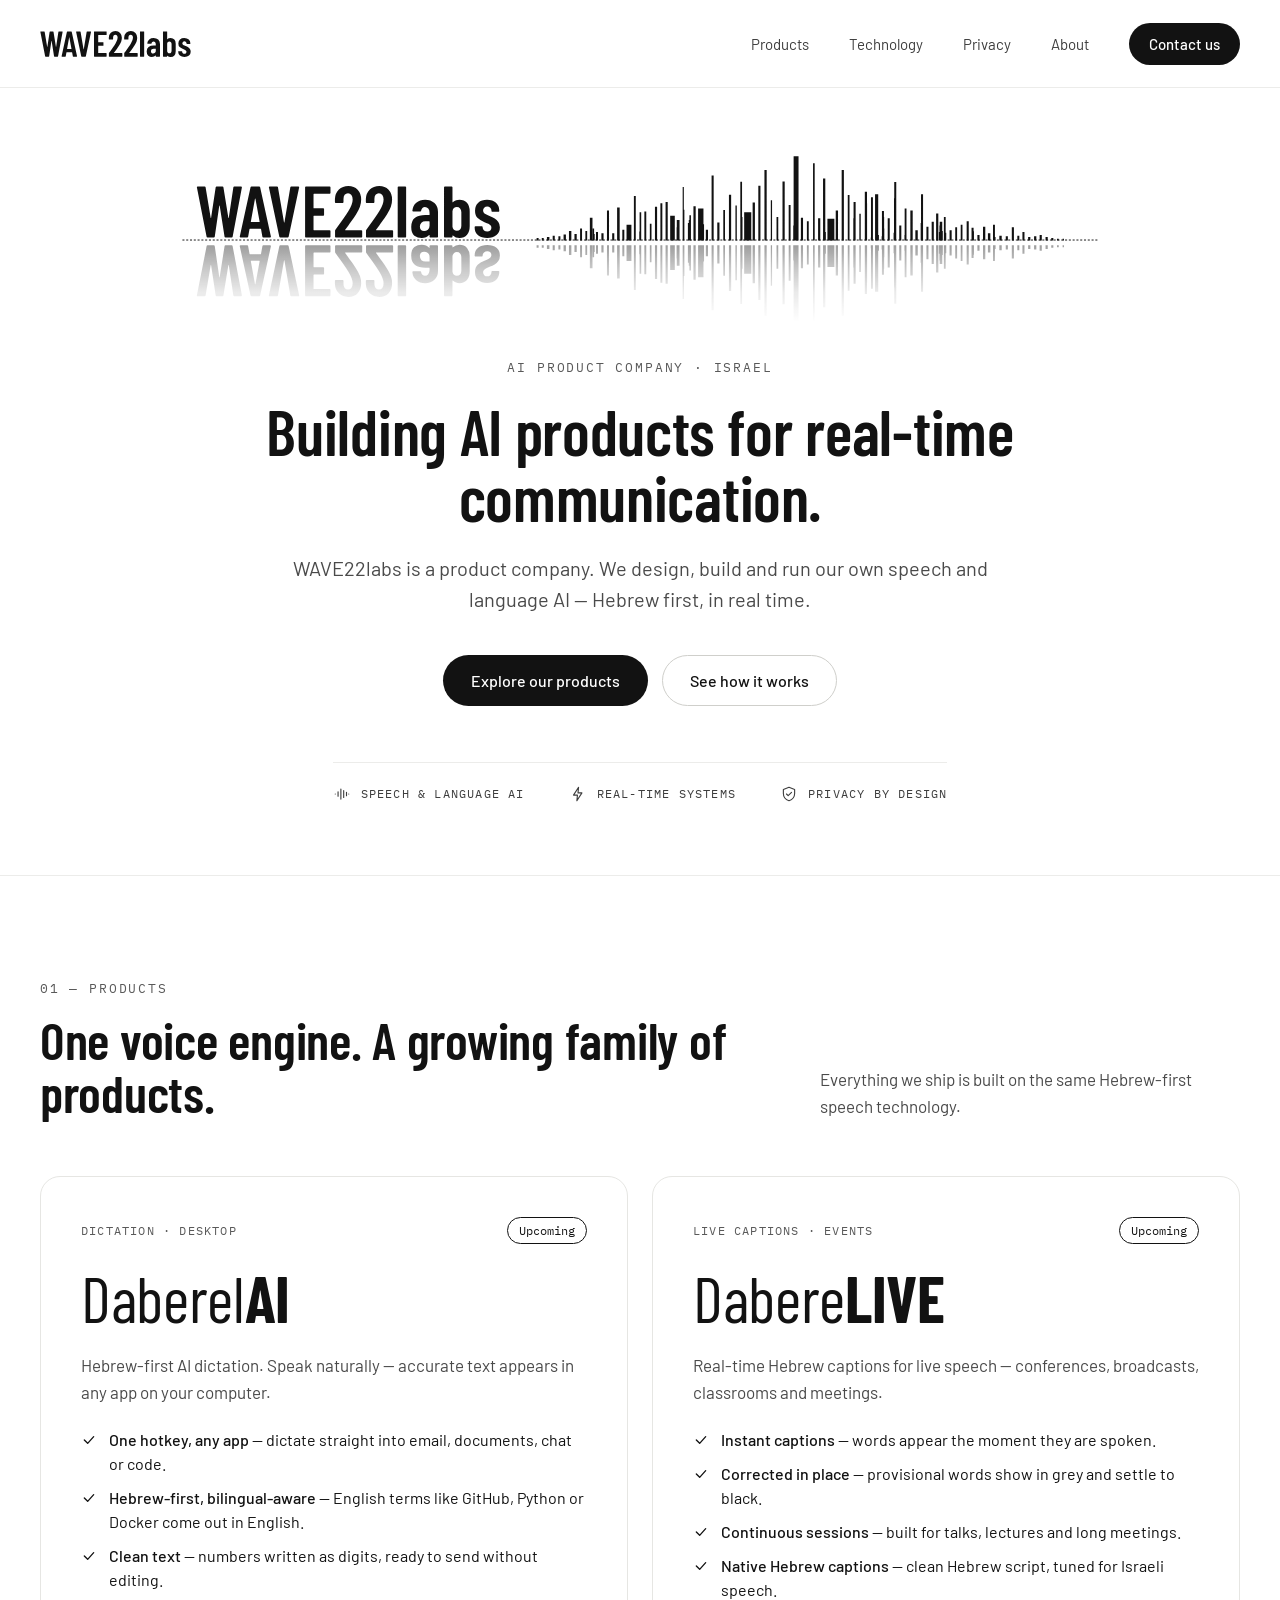
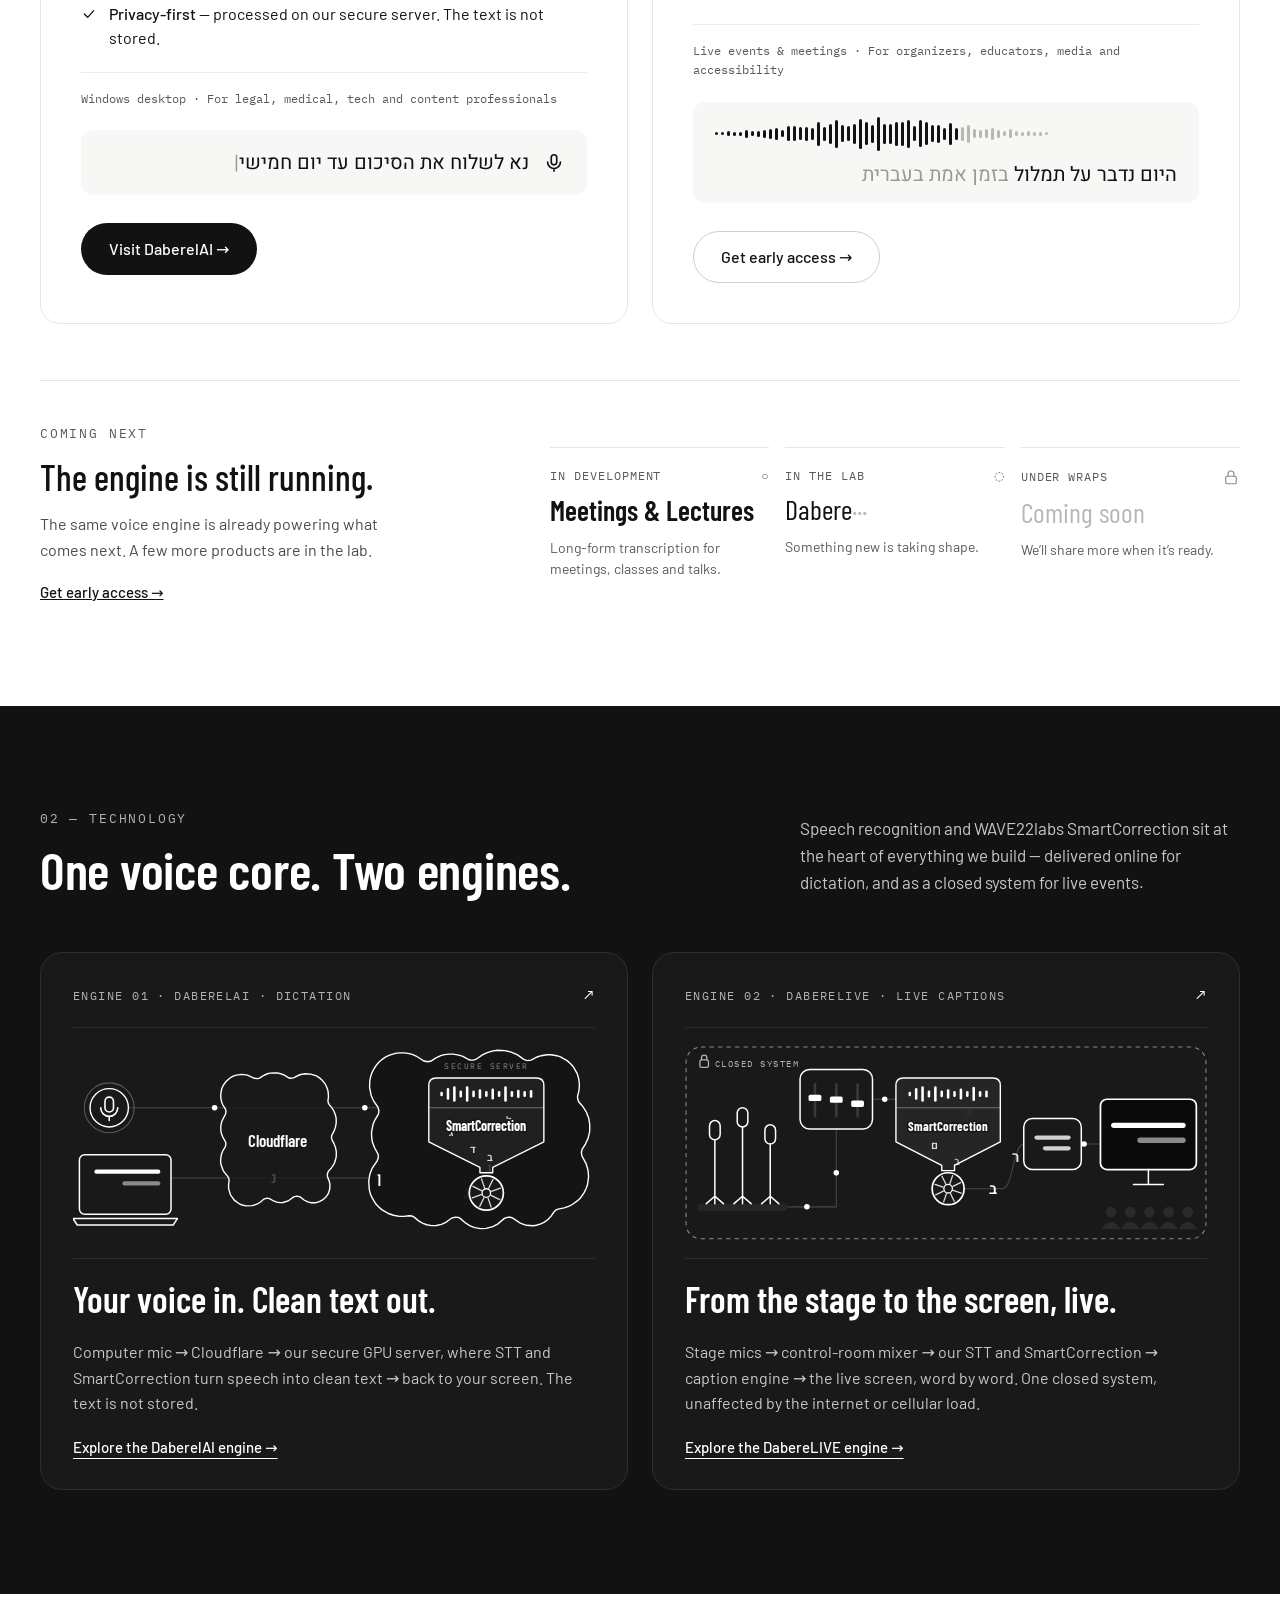
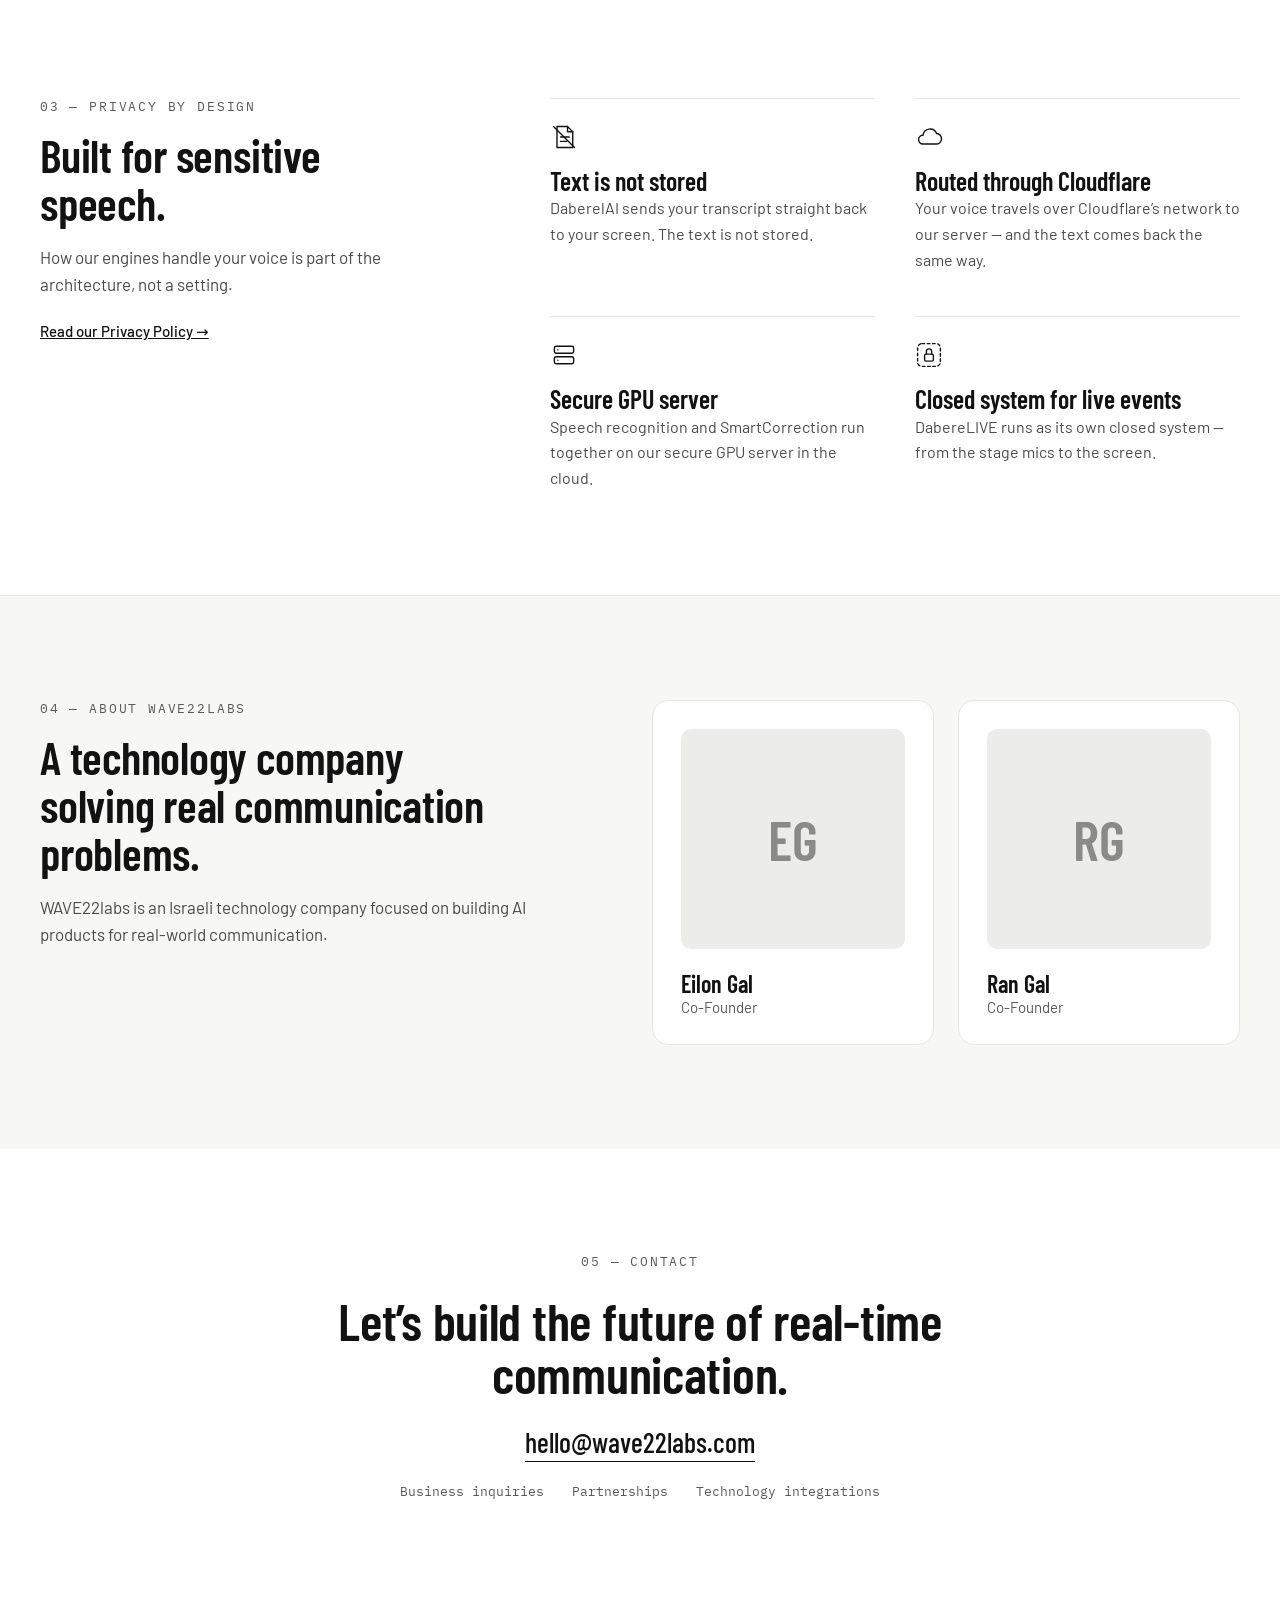
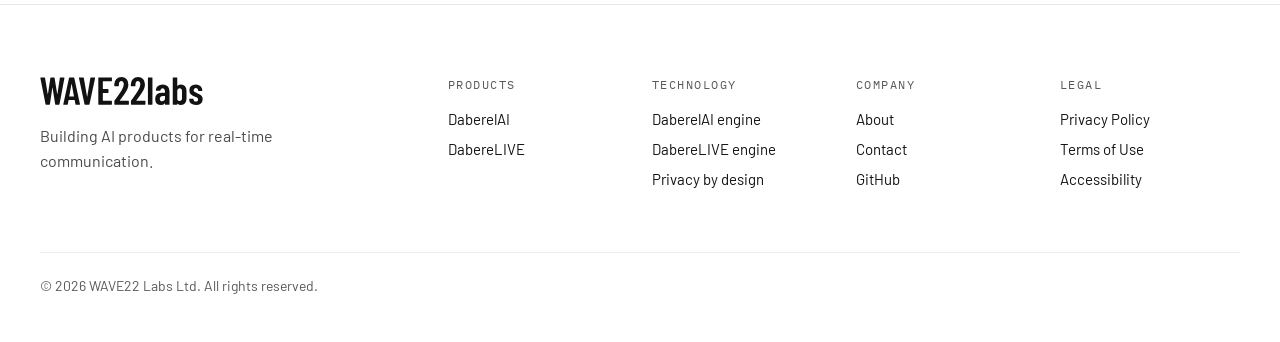
==== index.html @ 90a33b46 "Use the public Upcoming status for DabereLIVE across the site Public pages show products as Upcoming" ====
<!doctype html>
<html lang="en">
<head>
<meta charset="utf-8">
<meta name="viewport" content="width=device-width, initial-scale=1">
<title>WAVE22labs — AI products for real-time communication</title>
<meta name="description" content="WAVE22labs is an Israeli AI product company building Hebrew-first speech technology: DaberelAI dictation and DabereLIVE live captions.">
<link rel="canonical" href="https://wave22labs.com/">
<meta property="og:type" content="website">
<meta property="og:site_name" content="WAVE22labs">
<meta property="og:title" content="WAVE22labs — AI products for real-time communication">
<meta property="og:description" content="WAVE22labs is an Israeli AI product company building Hebrew-first speech technology: DaberelAI dictation and DabereLIVE live captions.">
<meta property="og:url" content="https://wave22labs.com/">
<meta property="og:image" content="https://wave22labs.com/assets/brand/og.png">
<meta name="twitter:card" content="summary_large_image">
<meta name="theme-color" content="#ffffff">
<link rel="icon" href="/favicon.ico" sizes="any">
<link rel="icon" href="/assets/brand/favicon.svg" type="image/svg+xml">
<link rel="apple-touch-icon" href="/assets/brand/apple-touch-icon.png">
<link rel="preconnect" href="https://fonts.googleapis.com"><link rel="preconnect" href="https://fonts.gstatic.com" crossorigin><link rel="stylesheet" href="https://fonts.googleapis.com/css2?family=Barlow+Condensed:wght@400;500;600;700&amp;family=Barlow:wght@400;500&amp;family=IBM+Plex+Mono:wght@400;500;600&amp;family=Heebo:wght@400;500;600;700&amp;display=swap">
<link rel="stylesheet" href="/assets/site.css">

<script type="application/ld+json">{"@context": "https://schema.org", "@type": "Organization", "name": "WAVE22 Labs Ltd.", "alternateName": "WAVE22labs", "url": "https://wave22labs.com", "logo": "https://wave22labs.com/assets/brand/wave22labs-logo-ink.png", "email": "hello@wave22labs.com", "brand": [{"@type": "Brand", "name": "DaberelAI"}, {"@type": "Brand", "name": "DabereLIVE"}]}</script>
</head>
<body>
<a class="skip" href="#main">Skip to content</a>
<header class="hdr"><div class="wrap">
<a class="hdr__logo" href="/" aria-label="WAVE22labs home"><img src="/assets/brand/wave22labs-wordmark-ink.svg" alt="WAVE22labs" width="506" height="87"></a>
<nav class="nav" aria-label="Main"><a href="#products">Products</a><a href="#technology">Technology</a><a href="#privacy">Privacy</a><a href="#about">About</a><a class="btn btn--dark" href="#contact">Contact us</a></nav>
<details class="menu"><summary aria-label="Menu"><svg class="i-open" width="18" height="18" viewBox="0 0 24 24" fill="none" stroke="currentColor" stroke-width="1.8" stroke-linecap="round" aria-hidden="true"><path d="M4 8h16M4 16h16"/></svg><svg class="i-close" width="18" height="18" viewBox="0 0 24 24" fill="none" stroke="currentColor" stroke-width="1.8" stroke-linecap="round" aria-hidden="true"><path d="M6 6l12 12M18 6 6 18"/></svg></summary><nav class="menu__panel" aria-label="Mobile"><a href="#products">Products</a><a href="#technology">Technology</a><a href="#privacy">Privacy</a><a href="#about">About</a><a class="btn btn--dark" href="#contact">Contact us</a></nav></details>
</div></header>
<main id="main">
<section class="hero" id="top"><div class="wrap">
<img class="hero__logo" src="/assets/brand/wave22labs-logo-ink.svg" alt="WAVE22labs logo — wordmark beside a sound waveform" width="1530" height="284">
<div class="eyebrow">AI product company · Israel</div>
<h1>Building AI products for real‑time communication.</h1>
<p>WAVE22labs is a product company. We design, build and run our own speech and language AI — Hebrew first, in real time.</p>
<div class="hero__ctas"><a class="btn btn--dark" href="#products">Explore our products</a><a class="btn btn--line" href="#technology">See how it works</a></div>
<ul class="caps" aria-label="What we build">
<li><svg width="18" height="18" viewBox="0 0 32 32" fill="none" stroke="currentColor" stroke-width="2" stroke-linecap="round" stroke-linejoin="round" aria-hidden="true"><path d="M4 16v0M9 12v8M14 7v18M19 10v12M24 13v6M28 16v0"/></svg><span>Speech &amp; language AI</span></li>
<li><svg width="18" height="18" viewBox="0 0 32 32" fill="none" stroke="currentColor" stroke-width="2" stroke-linecap="round" stroke-linejoin="round" aria-hidden="true"><path d="M17 4 8 18h7l-1 10 9-14h-7l1-10Z"/></svg><span>Real-time systems</span></li>
<li><svg width="18" height="18" viewBox="0 0 32 32" fill="none" stroke="currentColor" stroke-width="2" stroke-linecap="round" stroke-linejoin="round" aria-hidden="true"><path d="M16 4 6 8v7c0 6.5 4.3 11 10 13 5.7-2 10-6.5 10-13V8L16 4Z"/><path d="m11.5 16 3 3 6-6"/></svg><span>Privacy by design</span></li>
</ul>
</div></section>

<section class="sec sec--line" id="products"><div class="wrap">
<div class="sec__head"><div><div class="eyebrow">01 — Products</div><h2 class="h2">One voice engine. A growing family of products.</h2></div><p class="lead">Everything we ship is built on the same Hebrew-first speech technology.</p></div>
<div class="pgrid">
<article class="pcard" id="daberel-ai">
<div class="pcard__top"><span class="tag">Dictation · Desktop</span><span class="pill pill--line">Upcoming</span></div>
<h3>Daberel<b>AI</b></h3>
<p class="lead">Hebrew-first AI dictation. Speak naturally — accurate text appears in any app on your computer.</p>
<ul class="checks"><li><svg width="16" height="16" viewBox="0 0 24 24" fill="none" stroke="currentColor" stroke-width="2" stroke-linecap="round" stroke-linejoin="round" aria-hidden="true"><path d="m5 12 5 5 9-10"/></svg><span><strong>One hotkey, any app</strong> — dictate straight into email, documents, chat or code.</span></li><li><svg width="16" height="16" viewBox="0 0 24 24" fill="none" stroke="currentColor" stroke-width="2" stroke-linecap="round" stroke-linejoin="round" aria-hidden="true"><path d="m5 12 5 5 9-10"/></svg><span><strong>Hebrew-first, bilingual-aware</strong> — English terms like GitHub, Python or Docker come out in English.</span></li><li><svg width="16" height="16" viewBox="0 0 24 24" fill="none" stroke="currentColor" stroke-width="2" stroke-linecap="round" stroke-linejoin="round" aria-hidden="true"><path d="m5 12 5 5 9-10"/></svg><span><strong>Clean text</strong> — numbers written as digits, ready to send without editing.</span></li><li><svg width="16" height="16" viewBox="0 0 24 24" fill="none" stroke="currentColor" stroke-width="2" stroke-linecap="round" stroke-linejoin="round" aria-hidden="true"><path d="m5 12 5 5 9-10"/></svg><span><strong>Privacy-first</strong> — processed on our secure server. The text is not stored.</span></li></ul>
<div class="pmeta">Windows desktop · For legal, medical, tech and content professionals</div>
<div class="demo" dir="rtl" lang="he"><svg width="22" height="22" viewBox="0 0 24 24" fill="none" stroke="currentColor" stroke-width="1.8" stroke-linecap="round" aria-hidden="true" style="flex-shrink:0"><rect x="9" y="3" width="6" height="11" rx="3"/><path d="M5 11a7 7 0 0 0 14 0M12 18v3"/></svg><span>נא לשלוח את הסיכום עד יום חמישי<span class="grey">|</span></span></div>
<a class="btn btn--dark" href="https://daberelai.com">Visit DaberelAI →</a>
</article>
<article class="pcard" id="dabere-live">
<div class="pcard__top"><span class="tag">Live captions · Events</span><span class="pill pill--line">Upcoming</span></div>
<h3>Dabere<b>LIVE</b></h3>
<p class="lead">Real-time Hebrew captions for live speech — conferences, broadcasts, classrooms and meetings.</p>
<ul class="checks"><li><svg width="16" height="16" viewBox="0 0 24 24" fill="none" stroke="currentColor" stroke-width="2" stroke-linecap="round" stroke-linejoin="round" aria-hidden="true"><path d="m5 12 5 5 9-10"/></svg><span><strong>Instant captions</strong> — words appear the moment they are spoken.</span></li><li><svg width="16" height="16" viewBox="0 0 24 24" fill="none" stroke="currentColor" stroke-width="2" stroke-linecap="round" stroke-linejoin="round" aria-hidden="true"><path d="m5 12 5 5 9-10"/></svg><span><strong>Corrected in place</strong> — provisional words show in grey and settle to black.</span></li><li><svg width="16" height="16" viewBox="0 0 24 24" fill="none" stroke="currentColor" stroke-width="2" stroke-linecap="round" stroke-linejoin="round" aria-hidden="true"><path d="m5 12 5 5 9-10"/></svg><span><strong>Continuous sessions</strong> — built for talks, lectures and long meetings.</span></li><li><svg width="16" height="16" viewBox="0 0 24 24" fill="none" stroke="currentColor" stroke-width="2" stroke-linecap="round" stroke-linejoin="round" aria-hidden="true"><path d="m5 12 5 5 9-10"/></svg><span><strong>Native Hebrew captions</strong> — clean Hebrew script, tuned for Israeli speech.</span></li></ul>
<div class="pmeta">Live events &amp; meetings · For organizers, educators, media and accessibility</div>
<div class="demo demo--live"><div class="bars" aria-hidden="true"><i style="height:3px;background:#121212"></i><i style="height:3px;background:#121212"></i><i style="height:5px;background:#121212"></i><i style="height:4px;background:#121212"></i><i style="height:4px;background:#121212"></i><i style="height:8px;background:#121212"></i><i style="height:5px;background:#121212"></i><i style="height:6px;background:#121212"></i><i style="height:8px;background:#121212"></i><i style="height:10px;background:#121212"></i><i style="height:12px;background:#121212"></i><i style="height:7px;background:#121212"></i><i style="height:15px;background:#121212"></i><i style="height:15px;background:#121212"></i><i style="height:13px;background:#121212"></i><i style="height:14px;background:#121212"></i><i style="height:12px;background:#121212"></i><i style="height:24px;background:#121212"></i><i style="height:14px;background:#121212"></i><i style="height:20px;background:#121212"></i><i style="height:28px;background:#121212"></i><i style="height:17px;background:#121212"></i><i style="height:15px;background:#121212"></i><i style="height:20px;background:#121212"></i><i style="height:30px;background:#121212"></i><i style="height:23px;background:#121212"></i><i style="height:18px;background:#121212"></i><i style="height:34px;background:#121212"></i><i style="height:20px;background:#121212"></i><i style="height:20px;background:#121212"></i><i style="height:24px;background:#121212"></i><i style="height:24px;background:#121212"></i><i style="height:28px;background:#121212"></i><i style="height:15px;background:#121212"></i><i style="height:27px;background:#121212"></i><i style="height:23px;background:#121212"></i><i style="height:17px;background:#121212"></i><i style="height:18px;background:#121212"></i><i style="height:12px;background:#121212"></i><i style="height:22px;background:#121212"></i><i style="height:12px;background:#121212"></i><i style="height:14px;background:#b8b8b3"></i><i style="height:18px;background:#b8b8b3"></i><i style="height:9px;background:#b8b8b3"></i><i style="height:8px;background:#b8b8b3"></i><i style="height:9px;background:#b8b8b3"></i><i style="height:12px;background:#b8b8b3"></i><i style="height:8px;background:#b8b8b3"></i><i style="height:5px;background:#b8b8b3"></i><i style="height:9px;background:#b8b8b3"></i><i style="height:5px;background:#b8b8b3"></i><i style="height:4px;background:#b8b8b3"></i><i style="height:5px;background:#b8b8b3"></i><i style="height:4px;background:#b8b8b3"></i><i style="height:4px;background:#b8b8b3"></i><i style="height:3px;background:#b8b8b3"></i></div><div dir="rtl" lang="he" style="text-align:right">היום נדבר על תמלול <span class="grey">בזמן אמת בעברית</span></div></div>
<a class="btn btn--line" href="#contact">Get early access →</a>
</article>
</div>
<div class="next">
<div class="next__intro"><div class="eyebrow">Coming next</div><h3>The engine is still running.</h3><p>The same voice engine is already powering what comes next. A few more products are in the lab.</p><a href="mailto:hello@wave22labs.com?subject=Early%20access">Get early access →</a></div>
<div class="next__items">
<div class="next__item"><div class="tag"><span>In development</span><span aria-hidden="true">○</span></div><div class="next__name" style="font-weight:600">Meetings &amp; Lectures</div><p>Long-form transcription for meetings, classes and talks.</p></div>
<div class="next__item"><div class="tag"><span>In the lab</span><span aria-hidden="true">◌</span></div><div class="next__name" aria-label="Hidden product name">Dabere<span style="color:#b8b8b3">···</span></div><p>Something new is taking shape.</p></div>
<div class="next__item"><div class="tag"><span>Under wraps</span><svg width="18" height="18" viewBox="0 0 24 24" fill="none" stroke="#8a8a86" stroke-width="1.6" stroke-linecap="round" aria-hidden="true"><rect x="5" y="11" width="14" height="10" rx="2"/><path d="M8 11V8a4 4 0 0 1 8 0v3"/></svg></div><div class="next__name" style="color:#b8b8b3">Coming soon</div><p>We’ll share more when it’s ready.</p></div>
</div></div>
</div></section>

<section class="sec tech" id="technology"><div class="wrap">
<div class="sec__head"><div><div class="eyebrow">02 — Technology</div><h2 class="h2">One voice core. Two engines.</h2></div><p class="lead">Speech recognition and WAVE22labs SmartCorrection sit at the heart of everything we build — delivered online for dictation, and as a closed system for live events.</p></div>
<div class="egrid">
<a class="ecard" href="/daberelai-engine"><div class="ecard__top"><span>Engine 01 · DaberelAI · Dictation</span><span aria-hidden="true">↗</span></div>
<div class="ecard__art"><div class="h"><svg class="anim" data-still="1.3" focusable="false" viewBox="0 0 490 182" fill="none" aria-hidden="true" style="display: block;">
<path d="M52 58 H 334" stroke="#ffffff" opacity="0.2"/><path d="M372 138 H 352 C 322 138, 322 124, 294 124 H 92" stroke="#ffffff" opacity="0.2"/>
<path d="M283.0 95.3 L286.5 101.8 L286.6 104.9 L285.5 107.8 L280.8 114.8 L278.6 120.6 L277.6 126.9 L278.1 134.7 L279.1 138.7 L280.7 142.4 L284.0 147.9 L286.8 150.9 L289.8 153.6 L296.7 157.5 L300.8 158.9 L306.5 159.9 L310.6 159.9 L315.6 159.3 L318.1 159.6 L320.3 160.7 L324.1 163.9 L328.0 166.3 L332.0 167.8 L336.6 168.6 L341.1 168.5 L345.9 167.4 L350.0 165.5 L355.5 161.5 L359.0 160.6 L361.6 160.9 L363.5 161.8 L368.4 166.1 L372.8 168.8 L377.3 170.5 L382.4 171.4 L387.8 171.2 L394.1 169.5 L398.9 167.0 L404.9 161.9 L408.4 160.7 L410.5 160.8 L412.5 161.4 L419.8 166.3 L425.6 168.3 L431.9 168.7 L435.0 168.3 L439.1 167.0 L442.1 165.6 L445.9 162.9 L448.8 159.7 L451.6 155.6 L453.5 153.9 L455.4 153.1 L461.1 152.0 L465.2 150.6 L468.7 148.8 L473.4 145.4 L476.5 142.4 L479.8 137.7 L481.6 134.1 L483.0 130.1 L484.0 122.4 L483.4 116.4 L481.6 110.4 L477.7 103.1 L477.2 100.0 L477.9 97.0 L481.0 92.1 L483.6 86.4 L485.0 80.3 L485.1 74.0 L484.2 68.1 L482.0 62.2 L478.7 56.9 L474.9 52.6 L473.8 49.8 L473.6 47.2 L474.9 42.2 L475.4 36.6 L474.8 31.0 L473.3 25.9 L469.6 19.4 L467.1 16.6 L464.1 14.0 L457.6 10.2 L454.1 9.1 L448.8 8.2 L444.8 8.2 L439.5 9.1 L435.7 10.3 L430.1 13.3 L426.5 13.7 L423.5 12.8 L417.3 8.4 L411.4 5.7 L405.2 4.3 L398.8 4.0 L394.2 4.6 L388.3 6.4 L384.3 8.4 L378.5 12.4 L376.0 13.3 L373.9 13.3 L371.9 12.9 L366.0 9.8 L362.2 8.5 L356.8 7.6 L353.0 7.6 L348.9 8.1 L345.2 9.1 L340.3 11.4 L336.1 14.1 L333.0 14.8 L329.5 14.1 L322.1 9.4 L318.4 7.9 L314.5 6.9 L310.6 6.4 L306.6 6.4 L302.7 6.9 L297.2 8.6 L293.6 10.3 L290.3 12.5 L287.3 15.1 L284.7 18.1 L282.5 21.4 L280.7 25.0 L279.4 28.7 L278.6 32.6 L278.4 38.8 L279.9 46.4 L282.3 51.8 L286.2 57.4 L287.1 60.4 L287.0 62.5 L286.4 64.5 L283.1 70.0 L281.6 73.7 L280.2 81.0 L280.4 86.3 L281.1 90.3 L283.0 95.3 Z" fill="#141414" stroke="#ffffff" stroke-width="1.3"/>
<text x="388" y="22" text-anchor="middle" font-family="IBM Plex Mono, monospace" font-size="7.5" fill="#8a8a86" letter-spacing="1.4">SECURE SERVER</text>
<path d="M341 30 H 435 Q 442 30 442 37 V 90 L 394 114 V 119 H 382 V 114 L 334 90 V 37 Q 334 30 341 30 Z" fill="#ffffff" fill-opacity="0.05" stroke="#ffffff" stroke-width="1.3" stroke-linejoin="round"/><path d="M334 58 H 442" stroke="#ffffff" stroke-width="1" opacity="0.35"/><g><rect x="344.8" y="42.0" width="2.4" height="6" rx="1.2" fill="#ffffff"><animate attributeName="height" values="6;4;6" dur="0.9s" repeatCount="indefinite"/><animate attributeName="y" values="42.0;43.0;42.0" dur="0.9s" repeatCount="indefinite"/></rect><rect x="350.8" y="39.0" width="2.4" height="12" rx="1.2" fill="#ffffff"><animate attributeName="height" values="12;7;12" dur="1.1s" repeatCount="indefinite"/><animate attributeName="y" values="39.0;41.5;39.0" dur="1.1s" repeatCount="indefinite"/></rect><rect x="356.8" y="36.0" width="2.4" height="18" rx="1.2" fill="#ffffff"><animate attributeName="height" values="18;10;18" dur="1.3s" repeatCount="indefinite"/><animate attributeName="y" values="36.0;40.0;36.0" dur="1.3s" repeatCount="indefinite"/></rect><rect x="362.8" y="40.0" width="2.4" height="10" rx="1.2" fill="#ffffff"><animate attributeName="height" values="10;6;10" dur="0.9s" repeatCount="indefinite"/><animate attributeName="y" values="40.0;42.0;40.0" dur="0.9s" repeatCount="indefinite"/></rect><rect x="368.8" y="37.0" width="2.4" height="16" rx="1.2" fill="#ffffff"><animate attributeName="height" values="16;9;16" dur="1.1s" repeatCount="indefinite"/><animate attributeName="y" values="37.0;40.5;37.0" dur="1.1s" repeatCount="indefinite"/></rect><rect x="374.8" y="41.0" width="2.4" height="8" rx="1.2" fill="#ffffff"><animate attributeName="height" values="8;4;8" dur="1.3s" repeatCount="indefinite"/><animate attributeName="y" values="41.0;43.0;41.0" dur="1.3s" repeatCount="indefinite"/></rect><rect x="380.8" y="38.0" width="2.4" height="14" rx="1.2" fill="#ffffff"><animate attributeName="height" values="14;8;14" dur="0.9s" repeatCount="indefinite"/><animate attributeName="y" values="38.0;41.0;38.0" dur="0.9s" repeatCount="indefinite"/></rect><rect x="386.8" y="42.0" width="2.4" height="6" rx="1.2" fill="#ffffff"><animate attributeName="height" values="6;4;6" dur="1.1s" repeatCount="indefinite"/><animate attributeName="y" values="42.0;43.0;42.0" dur="1.1s" repeatCount="indefinite"/></rect><rect x="392.8" y="38.5" width="2.4" height="13" rx="1.2" fill="#ffffff"><animate attributeName="height" values="13;7;13" dur="1.3s" repeatCount="indefinite"/><animate attributeName="y" values="38.5;41.5;38.5" dur="1.3s" repeatCount="indefinite"/></rect><rect x="398.8" y="40.5" width="2.4" height="9" rx="1.2" fill="#ffffff"><animate attributeName="height" values="9;5;9" dur="0.9s" repeatCount="indefinite"/><animate attributeName="y" values="40.5;42.5;40.5" dur="0.9s" repeatCount="indefinite"/></rect><rect x="404.8" y="37.0" width="2.4" height="16" rx="1.2" fill="#ffffff"><animate attributeName="height" values="16;9;16" dur="1.1s" repeatCount="indefinite"/><animate attributeName="y" values="37.0;40.5;37.0" dur="1.1s" repeatCount="indefinite"/></rect><rect x="410.8" y="41.5" width="2.4" height="7" rx="1.2" fill="#ffffff"><animate attributeName="height" values="7;4;7" dur="1.3s" repeatCount="indefinite"/><animate attributeName="y" values="41.5;43.0;41.5" dur="1.3s" repeatCount="indefinite"/></rect><rect x="416.8" y="39.0" width="2.4" height="12" rx="1.2" fill="#ffffff"><animate attributeName="height" values="12;7;12" dur="0.9s" repeatCount="indefinite"/><animate attributeName="y" values="39.0;41.5;39.0" dur="0.9s" repeatCount="indefinite"/></rect><rect x="422.8" y="42.0" width="2.4" height="6" rx="1.2" fill="#ffffff"><animate attributeName="height" values="6;4;6" dur="1.1s" repeatCount="indefinite"/><animate attributeName="y" values="42.0;43.0;42.0" dur="1.1s" repeatCount="indefinite"/></rect><rect x="428.8" y="40.5" width="2.4" height="9" rx="1.2" fill="#ffffff"><animate attributeName="height" values="9;5;9" dur="1.3s" repeatCount="indefinite"/><animate attributeName="y" values="40.5;42.5;40.5" dur="1.3s" repeatCount="indefinite"/></rect></g><text x="0" y="3.6" text-anchor="middle" font-family="Heebo, sans-serif" font-size="10" font-weight="600" fill="#ffffff" opacity="0">ג<animateMotion dur="1.8s" begin="0.0s" repeatCount="indefinite" path="M350 62 Q 350 90 388 116"/><animate attributeName="opacity" values="0;0.85;0.85;0" keyTimes="0;0.15;0.8;1" dur="1.8s" begin="0.0s" repeatCount="indefinite"/></text><text x="0" y="3.6" text-anchor="middle" font-family="Heebo, sans-serif" font-size="10" font-weight="600" fill="#ffffff" opacity="0">ן<animateMotion dur="1.8s" begin="0.6s" repeatCount="indefinite" path="M424 62 Q 424 90 388 116"/><animate attributeName="opacity" values="0;0.85;0.85;0" keyTimes="0;0.15;0.8;1" dur="1.8s" begin="0.6s" repeatCount="indefinite"/></text><text x="0" y="3.6" text-anchor="middle" font-family="Heebo, sans-serif" font-size="10" font-weight="600" fill="#ffffff" opacity="0">ד<animateMotion dur="1.8s" begin="1.2s" repeatCount="indefinite" path="M366 62 Q 366 90 388 116"/><animate attributeName="opacity" values="0;0.85;0.85;0" keyTimes="0;0.15;0.8;1" dur="1.8s" begin="1.2s" repeatCount="indefinite"/></text><text x="0" y="3.6" text-anchor="middle" font-family="Heebo, sans-serif" font-size="10" font-weight="600" fill="#ffffff" opacity="0">ל<animateMotion dur="1.8s" begin="0.3s" repeatCount="indefinite" path="M410 62 Q 410 90 388 116"/><animate attributeName="opacity" values="0;0.85;0.85;0" keyTimes="0;0.15;0.8;1" dur="1.8s" begin="0.3s" repeatCount="indefinite"/></text><text x="0" y="3.6" text-anchor="middle" font-family="Heebo, sans-serif" font-size="10" font-weight="600" fill="#ffffff" opacity="0">ב<animateMotion dur="1.8s" begin="0.9s" repeatCount="indefinite" path="M396 62 Q 396 90 388 116"/><animate attributeName="opacity" values="0;0.85;0.85;0" keyTimes="0;0.15;0.8;1" dur="1.8s" begin="0.9s" repeatCount="indefinite"/></text><text x="388" y="80" text-anchor="middle" font-family="Barlow Condensed, sans-serif" font-weight="700" font-size="13" fill="#ffffff" stroke="#191919" stroke-width="3" paint-order="stroke" stroke-linejoin="round">SmartCorrection</text>
<circle cx="388" cy="138" r="16" fill="#191919" stroke="#ffffff" stroke-width="1.6"/><g stroke="#ffffff" stroke-width="1.2" stroke-linecap="round" opacity="0.85"><path d="M388 124 V 133" transform="rotate(0 388 138)"/><path d="M388 124 V 133" transform="rotate(45 388 138)"/><path d="M388 124 V 133" transform="rotate(90 388 138)"/><path d="M388 124 V 133" transform="rotate(135 388 138)"/><path d="M388 124 V 133" transform="rotate(180 388 138)"/><path d="M388 124 V 133" transform="rotate(225 388 138)"/><path d="M388 124 V 133" transform="rotate(270 388 138)"/><path d="M388 124 V 133" transform="rotate(315 388 138)"/><animateTransform attributeName="transform" type="rotate" from="0 388 138" to="360 388 138" dur="1.6s" repeatCount="indefinite"/></g><circle cx="388" cy="138" r="4" fill="#191919" stroke="#ffffff" stroke-width="1.2"/>
<circle cx="34" cy="58" r="18" stroke="#ffffff" stroke-width="1.3" fill="#191919"/>
<g stroke="#ffffff" stroke-width="1.5" stroke-linecap="round"><rect x="30" y="48" width="8" height="14" rx="4"/><path d="M26 58a8 8 0 0 0 16 0M34 66v4"/></g>
<circle cx="34" cy="58" r="18" stroke="#ffffff" fill="none"><animate attributeName="r" values="18;30" dur="1.6s" repeatCount="indefinite"/><animate attributeName="opacity" values="0.5;0" dur="1.6s" repeatCount="indefinite"/></circle>
<g stroke="#ffffff" stroke-width="1.4" stroke-linejoin="round" fill="#191919"><rect x="6" y="102" width="86" height="56" rx="5"/><path d="M0 162 H 98 L 94 168 H 4 Z"/></g>
<rect x="16" y="116" width="0" height="4" rx="2" fill="#ffffff"><animate attributeName="width" values="0;62;62;0" keyTimes="0;0.5;0.9;1" dur="3.2s" repeatCount="indefinite"/><animate attributeName="x" values="82;20;20;82" keyTimes="0;0.5;0.9;1" dur="3.2s" repeatCount="indefinite"/></rect>
<rect x="16" y="127" width="0" height="4" rx="2" fill="#8a8a86"><animate attributeName="width" values="0;0;44;44;0" keyTimes="0;0.4;0.8;0.9;1" dur="3.2s" repeatCount="indefinite"/><animate attributeName="x" values="82;82;38;38;82" keyTimes="0;0.4;0.8;0.9;1" dur="3.2s" repeatCount="indefinite"/></rect>
<circle r="2.6" fill="#ffffff" opacity="0"><animateMotion dur="1.8s" begin="0s" repeatCount="indefinite" path="M52 58 H 334"/><animate attributeName="opacity" values="0;1;1;0" keyTimes="0;0.12;0.88;1" dur="1.8s" begin="0s" repeatCount="indefinite"/></circle><circle r="2.6" fill="#ffffff" opacity="0"><animateMotion dur="1.8s" begin="0.9s" repeatCount="indefinite" path="M52 58 H 334"/><animate attributeName="opacity" values="0;1;1;0" keyTimes="0;0.12;0.88;1" dur="1.8s" begin="0.9s" repeatCount="indefinite"/></circle>
<text x="0" y="5.0" text-anchor="middle" font-family="Heebo, sans-serif" font-size="14" font-weight="600" fill="#ffffff" opacity="0">ג<animateMotion dur="2.0s" begin="0.3s" repeatCount="indefinite" path="M372 138 H 352 C 322 138, 322 124, 294 124 H 92"/><animate attributeName="opacity" values="0;1;1;0" keyTimes="0;0.15;0.8;1" dur="2.0s" begin="0.3s" repeatCount="indefinite"/></text><text x="0" y="5.0" text-anchor="middle" font-family="Heebo, sans-serif" font-size="14" font-weight="600" fill="#ffffff" opacity="0">נ<animateMotion dur="2.0s" begin="1.0s" repeatCount="indefinite" path="M372 138 H 352 C 322 138, 322 124, 294 124 H 92"/><animate attributeName="opacity" values="0;1;1;0" keyTimes="0;0.15;0.8;1" dur="2.0s" begin="1.0s" repeatCount="indefinite"/></text><text x="0" y="5.0" text-anchor="middle" font-family="Heebo, sans-serif" font-size="14" font-weight="600" fill="#ffffff" opacity="0">ן<animateMotion dur="2.0s" begin="1.7s" repeatCount="indefinite" path="M372 138 H 352 C 322 138, 322 124, 294 124 H 92"/><animate attributeName="opacity" values="0;1;1;0" keyTimes="0;0.15;0.8;1" dur="2.0s" begin="1.7s" repeatCount="indefinite"/></text>
<path d="M140.6 85.6 L143.4 90.6 L143.4 93.0 L142.8 94.8 L140.5 98.6 L139.2 102.2 L138.5 107.2 L138.9 111.3 L141.1 117.2 L145.4 122.6 L146.3 124.3 L146.5 126.3 L146.0 130.4 L146.1 133.9 L147.8 139.7 L151.4 144.7 L156.3 148.3 L158.8 149.3 L162.3 150.1 L168.4 149.9 L173.1 148.3 L176.0 146.5 L179.2 143.7 L182.2 142.8 L184.5 143.2 L188.3 145.5 L191.2 146.5 L194.2 147.0 L197.2 146.9 L201.9 145.5 L207.2 141.7 L210.2 140.9 L213.2 141.7 L216.9 144.6 L220.4 146.4 L223.6 147.1 L227.5 147.1 L230.7 146.4 L234.3 144.5 L237.4 141.8 L239.6 138.6 L240.9 134.7 L241.2 130.6 L240.7 127.4 L238.8 122.6 L238.8 119.8 L239.7 117.7 L242.8 114.2 L245.0 110.8 L246.1 108.0 L247.1 103.8 L247.2 99.6 L246.5 95.6 L245.0 91.6 L243.1 88.1 L242.6 85.7 L243.0 83.7 L244.9 80.2 L246.4 76.2 L247.1 72.0 L247.0 68.0 L246.4 65.0 L244.9 61.0 L242.7 57.6 L240.5 55.0 L239.6 53.2 L239.3 51.3 L239.8 47.7 L239.6 43.9 L239.1 41.1 L237.7 37.5 L236.3 35.0 L233.9 32.1 L231.7 30.2 L228.5 28.1 L223.2 26.4 L217.9 26.0 L212.8 27.0 L207.0 29.9 L204.2 30.3 L202.4 29.8 L198.4 27.4 L195.7 26.3 L191.8 25.3 L188.8 25.2 L184.8 25.5 L181.9 26.3 L178.3 28.0 L175.1 30.1 L173.3 30.6 L170.3 30.3 L163.7 27.3 L158.6 26.6 L153.2 27.3 L149.8 28.6 L147.4 30.0 L143.6 33.3 L141.2 36.6 L139.6 40.2 L138.7 45.1 L138.8 49.0 L139.6 52.8 L140.7 55.4 L143.1 59.2 L143.6 61.1 L143.2 63.8 L139.7 70.6 L138.7 75.7 L138.8 79.4 L139.3 82.1 L140.6 85.6 Z" fill="#191919" fill-opacity="0.8" stroke="#ffffff" stroke-width="1.3"/>
<text x="192" y="95" text-anchor="middle" font-family="Barlow Condensed, sans-serif" font-weight="600" font-size="16" fill="#ffffff">Cloudflare</text>
</svg></div><div class="v"><svg class="anim" data-still="1.3" focusable="false" viewBox="0 0 308 376" fill="none" aria-hidden="true" style="display: block; margin: 0 auto;">
<path d="M62 60 V 240 H 102" stroke="#ffffff" opacity="0.2"/><path d="M169 330 H 240 V 88" stroke="#ffffff" opacity="0.2"/>
<path d="M15.6 281.0 L16.7 284.4 L16.4 287.4 L15.5 289.2 L12.4 293.4 L10.1 297.3 L7.9 303.3 L7.0 307.9 L6.8 314.3 L7.3 318.7 L8.5 323.0 L10.1 327.2 L13.8 333.0 L16.8 336.4 L19.9 339.1 L25.8 342.8 L29.7 344.4 L34.6 345.8 L36.4 346.8 L38.3 348.6 L41.1 353.0 L44.4 356.5 L48.7 359.6 L53.3 361.6 L57.9 362.7 L61.3 363.0 L68.2 362.1 L74.4 359.5 L81.9 353.5 L85.4 352.6 L87.5 352.8 L89.5 353.5 L95.2 357.7 L99.7 359.8 L105.5 360.9 L110.4 360.8 L114.7 359.8 L117.8 358.5 L121.5 356.2 L125.9 352.3 L127.8 351.5 L129.9 351.1 L131.9 351.3 L133.9 352.1 L139.7 356.8 L143.8 359.0 L146.9 360.1 L151.2 360.8 L156.1 360.6 L160.6 359.6 L164.8 357.6 L170.5 353.5 L174.0 352.6 L176.1 352.8 L178.5 353.8 L183.1 357.8 L187.4 360.4 L191.9 362.1 L195.4 362.8 L202.1 362.8 L208.4 361.1 L213.1 358.6 L219.0 353.6 L220.9 352.8 L222.9 352.4 L226.5 353.1 L232.8 357.6 L238.2 359.8 L243.0 360.6 L249.1 360.2 L253.5 358.8 L258.5 355.9 L261.9 352.8 L265.1 348.5 L267.2 346.9 L269.2 346.2 L273.6 345.5 L277.6 344.4 L281.4 342.8 L286.5 339.7 L289.8 336.7 L292.5 333.6 L295.7 328.6 L297.4 324.5 L298.4 320.5 L298.9 316.3 L298.9 312.2 L298.4 308.1 L297.3 304.1 L295.8 300.5 L293.7 296.9 L290.6 292.6 L289.7 289.2 L290.3 285.7 L292.9 281.1 L294.8 275.9 L295.7 270.4 L295.5 265.1 L294.2 259.4 L292.8 255.9 L289.8 250.9 L289.1 247.3 L289.8 244.3 L293.9 238.1 L296.9 231.0 L297.9 224.8 L297.9 220.8 L297.4 216.8 L295.7 211.3 L293.8 207.4 L290.5 202.8 L287.4 199.7 L284.2 197.3 L279.2 194.6 L275.1 193.2 L269.4 192.3 L265.1 192.3 L261.2 192.8 L255.6 194.5 L250.6 196.8 L247.6 197.2 L244.7 196.4 L239.6 193.0 L233.9 190.4 L227.8 189.0 L221.8 188.8 L217.4 189.4 L211.6 191.2 L207.6 193.1 L201.8 197.2 L199.4 198.0 L197.3 198.1 L195.2 197.6 L190.5 195.0 L185.5 193.1 L178.1 192.1 L174.4 192.4 L170.4 193.1 L166.9 194.3 L161.4 197.2 L158.4 197.7 L154.8 196.7 L148.7 192.4 L142.9 189.7 L138.5 188.6 L132.1 188.0 L125.7 188.6 L119.8 190.4 L115.7 192.4 L110.1 196.3 L107.6 197.2 L105.5 197.3 L103.5 196.8 L97.7 193.8 L93.9 192.5 L88.5 191.6 L84.7 191.6 L80.7 192.1 L77.0 193.1 L73.5 194.6 L67.9 198.0 L64.4 198.7 L61.3 198.0 L54.3 193.5 L48.5 191.3 L40.9 190.3 L34.7 190.9 L30.8 192.0 L27.2 193.5 L23.7 195.5 L19.3 199.1 L16.5 202.3 L14.3 205.6 L12.0 210.8 L10.9 214.7 L10.3 220.9 L11.3 228.5 L13.4 234.1 L17.9 241.0 L18.8 244.0 L18.7 246.1 L18.1 248.1 L14.8 253.5 L13.2 257.3 L11.8 264.4 L11.8 268.2 L12.3 272.2 L13.9 277.4 L15.6 281.0 Z" fill="#141414" stroke="#ffffff" stroke-width="1.3"/>
<text x="154" y="216" text-anchor="middle" font-family="IBM Plex Mono, monospace" font-size="8" fill="#8a8a86" letter-spacing="1.4">SECURE SERVER</text>
<path d="M109 226 H 199 Q 206 226 206 233 V 286 L 160 308 V 313 H 148 V 308 L 102 286 V 233 Q 102 226 109 226 Z" fill="#ffffff" fill-opacity="0.05" stroke="#ffffff" stroke-width="1.3" stroke-linejoin="round"/><path d="M102 254 H 206" stroke="#ffffff" stroke-width="1" opacity="0.35"/><g><rect x="110.8" y="237.0" width="2.4" height="6" rx="1.2" fill="#ffffff"><animate attributeName="height" values="6;4;6" dur="0.9s" repeatCount="indefinite"/><animate attributeName="y" values="237.0;238.0;237.0" dur="0.9s" repeatCount="indefinite"/></rect><rect x="116.8" y="234.0" width="2.4" height="12" rx="1.2" fill="#ffffff"><animate attributeName="height" values="12;7;12" dur="1.1s" repeatCount="indefinite"/><animate attributeName="y" values="234.0;236.5;234.0" dur="1.1s" repeatCount="indefinite"/></rect><rect x="122.8" y="231.0" width="2.4" height="18" rx="1.2" fill="#ffffff"><animate attributeName="height" values="18;10;18" dur="1.3s" repeatCount="indefinite"/><animate attributeName="y" values="231.0;235.0;231.0" dur="1.3s" repeatCount="indefinite"/></rect><rect x="128.8" y="235.0" width="2.4" height="10" rx="1.2" fill="#ffffff"><animate attributeName="height" values="10;6;10" dur="0.9s" repeatCount="indefinite"/><animate attributeName="y" values="235.0;237.0;235.0" dur="0.9s" repeatCount="indefinite"/></rect><rect x="134.8" y="232.0" width="2.4" height="16" rx="1.2" fill="#ffffff"><animate attributeName="height" values="16;9;16" dur="1.1s" repeatCount="indefinite"/><animate attributeName="y" values="232.0;235.5;232.0" dur="1.1s" repeatCount="indefinite"/></rect><rect x="140.8" y="236.0" width="2.4" height="8" rx="1.2" fill="#ffffff"><animate attributeName="height" values="8;4;8" dur="1.3s" repeatCount="indefinite"/><animate attributeName="y" values="236.0;238.0;236.0" dur="1.3s" repeatCount="indefinite"/></rect><rect x="146.8" y="233.0" width="2.4" height="14" rx="1.2" fill="#ffffff"><animate attributeName="height" values="14;8;14" dur="0.9s" repeatCount="indefinite"/><animate attributeName="y" values="233.0;236.0;233.0" dur="0.9s" repeatCount="indefinite"/></rect><rect x="152.8" y="237.0" width="2.4" height="6" rx="1.2" fill="#ffffff"><animate attributeName="height" values="6;4;6" dur="1.1s" repeatCount="indefinite"/><animate attributeName="y" values="237.0;238.0;237.0" dur="1.1s" repeatCount="indefinite"/></rect><rect x="158.8" y="233.5" width="2.4" height="13" rx="1.2" fill="#ffffff"><animate attributeName="height" values="13;7;13" dur="1.3s" repeatCount="indefinite"/><animate attributeName="y" values="233.5;236.5;233.5" dur="1.3s" repeatCount="indefinite"/></rect><rect x="164.8" y="235.5" width="2.4" height="9" rx="1.2" fill="#ffffff"><animate attributeName="height" values="9;5;9" dur="0.9s" repeatCount="indefinite"/><animate attributeName="y" values="235.5;237.5;235.5" dur="0.9s" repeatCount="indefinite"/></rect><rect x="170.8" y="232.0" width="2.4" height="16" rx="1.2" fill="#ffffff"><animate attributeName="height" values="16;9;16" dur="1.1s" repeatCount="indefinite"/><animate attributeName="y" values="232.0;235.5;232.0" dur="1.1s" repeatCount="indefinite"/></rect><rect x="176.8" y="236.5" width="2.4" height="7" rx="1.2" fill="#ffffff"><animate attributeName="height" values="7;4;7" dur="1.3s" repeatCount="indefinite"/><animate attributeName="y" values="236.5;238.0;236.5" dur="1.3s" repeatCount="indefinite"/></rect><rect x="182.8" y="234.0" width="2.4" height="12" rx="1.2" fill="#ffffff"><animate attributeName="height" values="12;7;12" dur="0.9s" repeatCount="indefinite"/><animate attributeName="y" values="234.0;236.5;234.0" dur="0.9s" repeatCount="indefinite"/></rect><rect x="188.8" y="237.0" width="2.4" height="6" rx="1.2" fill="#ffffff"><animate attributeName="height" values="6;4;6" dur="1.1s" repeatCount="indefinite"/><animate attributeName="y" values="237.0;238.0;237.0" dur="1.1s" repeatCount="indefinite"/></rect><rect x="194.8" y="235.5" width="2.4" height="9" rx="1.2" fill="#ffffff"><animate attributeName="height" values="9;5;9" dur="1.3s" repeatCount="indefinite"/><animate attributeName="y" values="235.5;237.5;235.5" dur="1.3s" repeatCount="indefinite"/></rect></g><text x="0" y="3.6" text-anchor="middle" font-family="Heebo, sans-serif" font-size="10" font-weight="600" fill="#ffffff" opacity="0">ג<animateMotion dur="1.8s" begin="0.0s" repeatCount="indefinite" path="M118 258 Q 118 286 154 310"/><animate attributeName="opacity" values="0;0.85;0.85;0" keyTimes="0;0.15;0.8;1" dur="1.8s" begin="0.0s" repeatCount="indefinite"/></text><text x="0" y="3.6" text-anchor="middle" font-family="Heebo, sans-serif" font-size="10" font-weight="600" fill="#ffffff" opacity="0">ן<animateMotion dur="1.8s" begin="0.6s" repeatCount="indefinite" path="M190 258 Q 190 286 154 310"/><animate attributeName="opacity" values="0;0.85;0.85;0" keyTimes="0;0.15;0.8;1" dur="1.8s" begin="0.6s" repeatCount="indefinite"/></text><text x="0" y="3.6" text-anchor="middle" font-family="Heebo, sans-serif" font-size="10" font-weight="600" fill="#ffffff" opacity="0">ד<animateMotion dur="1.8s" begin="1.2s" repeatCount="indefinite" path="M132 258 Q 132 286 154 310"/><animate attributeName="opacity" values="0;0.85;0.85;0" keyTimes="0;0.15;0.8;1" dur="1.8s" begin="1.2s" repeatCount="indefinite"/></text><text x="0" y="3.6" text-anchor="middle" font-family="Heebo, sans-serif" font-size="10" font-weight="600" fill="#ffffff" opacity="0">ל<animateMotion dur="1.8s" begin="0.3s" repeatCount="indefinite" path="M176 258 Q 176 286 154 310"/><animate attributeName="opacity" values="0;0.85;0.85;0" keyTimes="0;0.15;0.8;1" dur="1.8s" begin="0.3s" repeatCount="indefinite"/></text><text x="0" y="3.6" text-anchor="middle" font-family="Heebo, sans-serif" font-size="10" font-weight="600" fill="#ffffff" opacity="0">ב<animateMotion dur="1.8s" begin="0.9s" repeatCount="indefinite" path="M160 258 Q 160 286 154 310"/><animate attributeName="opacity" values="0;0.85;0.85;0" keyTimes="0;0.15;0.8;1" dur="1.8s" begin="0.9s" repeatCount="indefinite"/></text><text x="154" y="276" text-anchor="middle" font-family="Barlow Condensed, sans-serif" font-weight="700" font-size="13" fill="#ffffff" stroke="#191919" stroke-width="3" paint-order="stroke" stroke-linejoin="round">SmartCorrection</text>
<circle cx="154" cy="330" r="15" fill="#191919" stroke="#ffffff" stroke-width="1.6"/><g stroke="#ffffff" stroke-width="1.2" stroke-linecap="round" opacity="0.85"><path d="M154 317 V 325" transform="rotate(0 154 330)"/><path d="M154 317 V 325" transform="rotate(45 154 330)"/><path d="M154 317 V 325" transform="rotate(90 154 330)"/><path d="M154 317 V 325" transform="rotate(135 154 330)"/><path d="M154 317 V 325" transform="rotate(180 154 330)"/><path d="M154 317 V 325" transform="rotate(225 154 330)"/><path d="M154 317 V 325" transform="rotate(270 154 330)"/><path d="M154 317 V 325" transform="rotate(315 154 330)"/><animateTransform attributeName="transform" type="rotate" from="0 154 330" to="360 154 330" dur="1.6s" repeatCount="indefinite"/></g><circle cx="154" cy="330" r="4" fill="#191919" stroke="#ffffff" stroke-width="1.2"/>
<circle cx="62" cy="40" r="20" stroke="#ffffff" stroke-width="1.3" fill="#191919"/>
<g stroke="#ffffff" stroke-width="1.5" stroke-linecap="round"><rect x="58" y="29" width="8" height="15" rx="4"/><path d="M54 40a8 8 0 0 0 16 0M62 48v4"/></g>
<circle cx="62" cy="40" r="20" stroke="#ffffff" fill="none"><animate attributeName="r" values="20;32" dur="1.6s" repeatCount="indefinite"/><animate attributeName="opacity" values="0.5;0" dur="1.6s" repeatCount="indefinite"/></circle>
<g stroke="#ffffff" stroke-width="1.4" stroke-linejoin="round" fill="#191919"><rect x="192" y="14" width="96" height="60" rx="5"/><path d="M186 78 H 294 L 290 84 H 190 Z"/></g>
<rect x="202" y="30" width="0" height="4" rx="2" fill="#ffffff"><animate attributeName="width" values="0;70;70;0" keyTimes="0;0.5;0.9;1" dur="3.2s" repeatCount="indefinite"/><animate attributeName="x" values="276;206;206;276" keyTimes="0;0.5;0.9;1" dur="3.2s" repeatCount="indefinite"/></rect>
<rect x="202" y="42" width="0" height="4" rx="2" fill="#8a8a86"><animate attributeName="width" values="0;0;50;50;0" keyTimes="0;0.4;0.8;0.9;1" dur="3.2s" repeatCount="indefinite"/><animate attributeName="x" values="276;276;226;226;276" keyTimes="0;0.4;0.8;0.9;1" dur="3.2s" repeatCount="indefinite"/></rect>
<circle r="2.6" fill="#ffffff" opacity="0"><animateMotion dur="2.0s" begin="0s" repeatCount="indefinite" path="M62 60 V 240 H 102"/><animate attributeName="opacity" values="0;1;1;0" keyTimes="0;0.12;0.88;1" dur="2.0s" begin="0s" repeatCount="indefinite"/></circle><circle r="2.6" fill="#ffffff" opacity="0"><animateMotion dur="2.0s" begin="1.0s" repeatCount="indefinite" path="M62 60 V 240 H 102"/><animate attributeName="opacity" values="0;1;1;0" keyTimes="0;0.12;0.88;1" dur="2.0s" begin="1.0s" repeatCount="indefinite"/></circle>
<text x="0" y="5.0" text-anchor="middle" font-family="Heebo, sans-serif" font-size="14" font-weight="600" fill="#ffffff" opacity="0">ג<animateMotion dur="2.2s" begin="0.3s" repeatCount="indefinite" path="M169 330 H 240 V 88"/><animate attributeName="opacity" values="0;1;1;0" keyTimes="0;0.15;0.8;1" dur="2.2s" begin="0.3s" repeatCount="indefinite"/></text><text x="0" y="5.0" text-anchor="middle" font-family="Heebo, sans-serif" font-size="14" font-weight="600" fill="#ffffff" opacity="0">נ<animateMotion dur="2.2s" begin="1.0s" repeatCount="indefinite" path="M169 330 H 240 V 88"/><animate attributeName="opacity" values="0;1;1;0" keyTimes="0;0.15;0.8;1" dur="2.2s" begin="1.0s" repeatCount="indefinite"/></text><text x="0" y="5.0" text-anchor="middle" font-family="Heebo, sans-serif" font-size="14" font-weight="600" fill="#ffffff" opacity="0">ן<animateMotion dur="2.2s" begin="1.7s" repeatCount="indefinite" path="M169 330 H 240 V 88"/><animate attributeName="opacity" values="0;1;1;0" keyTimes="0;0.15;0.8;1" dur="2.2s" begin="1.7s" repeatCount="indefinite"/></text>
<path d="M36.7 131.6 L41.2 137.5 L41.8 139.8 L41.5 141.7 L39.9 145.9 L39.4 148.5 L39.5 151.6 L40.6 155.3 L42.5 158.6 L45.2 161.3 L48.4 163.1 L52.1 164.1 L55.0 164.2 L58.0 163.7 L61.4 162.3 L64.7 160.2 L67.4 159.6 L70.0 160.3 L75.7 164.4 L80.8 165.9 L84.9 165.9 L88.1 165.2 L91.2 163.8 L95.0 161.1 L97.6 160.4 L100.2 161.0 L103.8 163.4 L106.6 164.6 L109.5 165.3 L112.6 165.4 L116.9 164.6 L122.7 161.3 L125.0 160.9 L127.7 161.5 L131.0 163.9 L134.0 165.5 L137.2 166.4 L140.5 166.8 L143.9 166.4 L146.9 165.5 L149.9 163.9 L152.9 161.7 L155.1 160.9 L158.2 161.3 L164.2 164.6 L169.1 165.4 L174.2 164.6 L179.6 161.8 L182.3 161.2 L184.9 161.9 L188.2 164.4 L191.3 166.0 L194.6 167.0 L198.1 167.3 L201.6 167.0 L204.9 165.9 L208.0 164.3 L211.4 161.5 L213.6 160.7 L216.7 161.0 L220.2 163.1 L222.8 164.0 L227.7 164.5 L232.4 163.5 L235.0 162.1 L238.3 159.6 L241.3 158.9 L243.9 159.6 L247.3 162.2 L249.9 163.5 L253.5 164.5 L256.4 164.6 L260.5 163.8 L264.0 162.1 L267.5 158.8 L269.5 155.4 L270.5 151.6 L270.6 148.5 L270.1 145.6 L268.5 141.2 L268.4 138.9 L269.0 137.1 L271.9 132.9 L273.6 129.2 L274.6 125.3 L274.7 121.2 L274.3 118.3 L273.1 114.4 L271.3 110.9 L268.7 107.8 L265.6 105.2 L263.0 103.7 L259.2 102.3 L255.4 101.6 L251.3 101.8 L247.1 102.7 L243.4 104.4 L239.2 107.4 L237.3 108.0 L234.6 107.9 L228.6 105.6 L223.9 105.3 L219.5 106.2 L216.6 107.5 L213.5 109.5 L210.8 110.1 L208.5 109.6 L205.0 107.3 L202.0 106.0 L197.4 105.0 L191.9 105.6 L185.8 108.2 L183.1 108.4 L181.2 107.8 L177.6 105.2 L175.1 104.0 L171.5 102.9 L168.8 102.6 L165.1 102.7 L162.3 103.2 L158.8 104.5 L155.4 106.5 L153.1 107.0 L150.8 106.5 L147.5 104.6 L143.8 103.3 L140.2 102.7 L136.3 102.8 L131.3 104.1 L126.0 107.1 L123.7 107.6 L121.4 107.3 L115.9 104.6 L111.1 103.7 L105.0 104.3 L101.8 105.5 L98.5 107.4 L96.2 107.8 L93.8 107.3 L90.0 104.9 L86.4 103.6 L82.6 102.9 L79.8 102.9 L74.8 104.0 L71.5 105.5 L68.3 107.6 L65.6 108.2 L63.6 107.8 L57.2 104.9 L51.3 104.3 L46.5 105.2 L41.4 107.9 L37.9 111.4 L35.2 116.5 L34.3 121.3 L34.8 127.1 L36.7 131.6 Z" fill="#191919" fill-opacity="0.8" stroke="#ffffff" stroke-width="1.3"/>
<text x="154" y="142" text-anchor="middle" font-family="Barlow Condensed, sans-serif" font-weight="600" font-size="17" fill="#ffffff">Cloudflare</text>
</svg></div></div>
<div class="ecard__title">Your voice in. Clean text out.</div><p>Computer mic → Cloudflare → our secure GPU server, where STT and SmartCorrection turn speech into clean text → back to your screen. The text is not stored.</p><span class="ecard__cta">Explore the DaberelAI engine →</span></a>
<a class="ecard" href="/dabere-live-engine"><div class="ecard__top"><span>Engine 02 · DabereLIVE · Live captions</span><span aria-hidden="true">↗</span></div>
<div class="ecard__art"><div class="h"><svg class="anim" data-still="1.3" focusable="false" viewBox="0 0 490 182" fill="none" aria-hidden="true" style="display: block;">
<rect x="1" y="1" width="488" height="180" rx="14" stroke="#8a8a86" stroke-width="1" stroke-dasharray="4 4"/>
<g stroke="#b3b3ae" stroke-width="1.2" stroke-linecap="round" fill="none"><rect x="14" y="13" width="8" height="7" rx="1.5"/><path d="M15.5 13v-2a2.5 2.5 0 0 1 5 0v2"/></g>
<text x="28" y="20" font-family="IBM Plex Mono, monospace" font-size="8" fill="#b3b3ae" letter-spacing="1.4">CLOSED SYSTEM</text>
<rect x="12" y="148" width="84" height="7" rx="3.5" fill="#262626"/>
<g stroke="#ffffff" stroke-width="1.4" stroke-linecap="round" fill="#191919"><rect x="23" y="70" width="10" height="18" rx="5"/><path d="M28 88 V 148 M20 148 L28 141 L36 148"/></g><g stroke="#ffffff" stroke-width="1.4" stroke-linecap="round" fill="#191919"><rect x="49" y="58" width="10" height="18" rx="5"/><path d="M54 76 V 148 M46 148 L54 141 L62 148"/></g><g stroke="#ffffff" stroke-width="1.4" stroke-linecap="round" fill="#191919"><rect x="75" y="74" width="10" height="18" rx="5"/><path d="M80 92 V 148 M72 148 L80 141 L88 148"/></g>
<path d="M96 151 H 142 V 78" stroke="#ffffff" opacity="0.2"/>
<path d="M176 50 H 198" stroke="#ffffff" opacity="0.2"/>
<path d="M262 134 H 298 C 308 134, 308 92, 318 92" stroke="#ffffff" opacity="0.2"/>
<path d="M372 92 H 390" stroke="#ffffff" opacity="0.2"/>
<rect x="108" y="22" width="68" height="56" rx="9" fill="#191919" stroke="#ffffff" stroke-width="1.4"/><path d="M122 36 V 66" stroke="#3a3a3a" stroke-width="2.4" stroke-linecap="round"/><rect x="116" y="48" width="12" height="6" rx="1.5" fill="#ffffff"><animate attributeName="y" values="40;58;40" dur="2.0s" repeatCount="indefinite"/></rect><path d="M142 36 V 66" stroke="#3a3a3a" stroke-width="2.4" stroke-linecap="round"/><rect x="136" y="48" width="12" height="6" rx="1.5" fill="#ffffff"><animate attributeName="y" values="47;52;47" dur="2.4s" repeatCount="indefinite"/></rect><path d="M162 36 V 66" stroke="#3a3a3a" stroke-width="2.4" stroke-linecap="round"/><rect x="156" y="48" width="12" height="6" rx="1.5" fill="#ffffff"><animate attributeName="y" values="54;46;54" dur="2.8s" repeatCount="indefinite"/></rect>
<path d="M205 30 H 289 Q 296 30 296 37 V 90 L 253 112 V 117 H 241 V 112 L 198 90 V 37 Q 198 30 205 30 Z" fill="#ffffff" fill-opacity="0.05" stroke="#ffffff" stroke-width="1.3" stroke-linejoin="round"/><path d="M198 58 H 296" stroke="#ffffff" stroke-width="1" opacity="0.35"/><g><rect x="209.8" y="42.0" width="2.4" height="6" rx="1.2" fill="#ffffff"><animate attributeName="height" values="6;4;6" dur="0.9s" repeatCount="indefinite"/><animate attributeName="y" values="42.0;43.0;42.0" dur="0.9s" repeatCount="indefinite"/></rect><rect x="215.8" y="39.0" width="2.4" height="12" rx="1.2" fill="#ffffff"><animate attributeName="height" values="12;7;12" dur="1.1s" repeatCount="indefinite"/><animate attributeName="y" values="39.0;41.5;39.0" dur="1.1s" repeatCount="indefinite"/></rect><rect x="221.8" y="36.0" width="2.4" height="18" rx="1.2" fill="#ffffff"><animate attributeName="height" values="18;10;18" dur="1.3s" repeatCount="indefinite"/><animate attributeName="y" values="36.0;40.0;36.0" dur="1.3s" repeatCount="indefinite"/></rect><rect x="227.8" y="40.0" width="2.4" height="10" rx="1.2" fill="#ffffff"><animate attributeName="height" values="10;6;10" dur="0.9s" repeatCount="indefinite"/><animate attributeName="y" values="40.0;42.0;40.0" dur="0.9s" repeatCount="indefinite"/></rect><rect x="233.8" y="37.0" width="2.4" height="16" rx="1.2" fill="#ffffff"><animate attributeName="height" values="16;9;16" dur="1.1s" repeatCount="indefinite"/><animate attributeName="y" values="37.0;40.5;37.0" dur="1.1s" repeatCount="indefinite"/></rect><rect x="239.8" y="41.0" width="2.4" height="8" rx="1.2" fill="#ffffff"><animate attributeName="height" values="8;4;8" dur="1.3s" repeatCount="indefinite"/><animate attributeName="y" values="41.0;43.0;41.0" dur="1.3s" repeatCount="indefinite"/></rect><rect x="245.8" y="38.0" width="2.4" height="14" rx="1.2" fill="#ffffff"><animate attributeName="height" values="14;8;14" dur="0.9s" repeatCount="indefinite"/><animate attributeName="y" values="38.0;41.0;38.0" dur="0.9s" repeatCount="indefinite"/></rect><rect x="251.8" y="42.0" width="2.4" height="6" rx="1.2" fill="#ffffff"><animate attributeName="height" values="6;4;6" dur="1.1s" repeatCount="indefinite"/><animate attributeName="y" values="42.0;43.0;42.0" dur="1.1s" repeatCount="indefinite"/></rect><rect x="257.8" y="38.5" width="2.4" height="13" rx="1.2" fill="#ffffff"><animate attributeName="height" values="13;7;13" dur="1.3s" repeatCount="indefinite"/><animate attributeName="y" values="38.5;41.5;38.5" dur="1.3s" repeatCount="indefinite"/></rect><rect x="263.8" y="40.5" width="2.4" height="9" rx="1.2" fill="#ffffff"><animate attributeName="height" values="9;5;9" dur="0.9s" repeatCount="indefinite"/><animate attributeName="y" values="40.5;42.5;40.5" dur="0.9s" repeatCount="indefinite"/></rect><rect x="269.8" y="37.5" width="2.4" height="15" rx="1.2" fill="#ffffff"><animate attributeName="height" values="15;8;15" dur="1.1s" repeatCount="indefinite"/><animate attributeName="y" values="37.5;41.0;37.5" dur="1.1s" repeatCount="indefinite"/></rect><rect x="275.8" y="41.5" width="2.4" height="7" rx="1.2" fill="#ffffff"><animate attributeName="height" values="7;4;7" dur="1.3s" repeatCount="indefinite"/><animate attributeName="y" values="41.5;43.0;41.5" dur="1.3s" repeatCount="indefinite"/></rect><rect x="281.8" y="40.0" width="2.4" height="10" rx="1.2" fill="#ffffff"><animate attributeName="height" values="10;6;10" dur="0.9s" repeatCount="indefinite"/><animate attributeName="y" values="40.0;42.0;40.0" dur="0.9s" repeatCount="indefinite"/></rect></g><text x="0" y="3.6" text-anchor="middle" font-family="Heebo, sans-serif" font-size="10" font-weight="600" fill="#ffffff" opacity="0">ר<animateMotion dur="1.8s" begin="0.2s" repeatCount="indefinite" path="M212 62 Q 212 90 247 114"/><animate attributeName="opacity" values="0;0.85;0.85;0" keyTimes="0;0.15;0.8;1" dur="1.8s" begin="0.2s" repeatCount="indefinite"/></text><text x="0" y="3.6" text-anchor="middle" font-family="Heebo, sans-serif" font-size="10" font-weight="600" fill="#ffffff" opacity="0">ב<animateMotion dur="1.8s" begin="0.8s" repeatCount="indefinite" path="M282 62 Q 282 90 247 114"/><animate attributeName="opacity" values="0;0.85;0.85;0" keyTimes="0;0.15;0.8;1" dur="1.8s" begin="0.8s" repeatCount="indefinite"/></text><text x="0" y="3.6" text-anchor="middle" font-family="Heebo, sans-serif" font-size="10" font-weight="600" fill="#ffffff" opacity="0">ם<animateMotion dur="1.8s" begin="1.3s" repeatCount="indefinite" path="M228 62 Q 228 90 247 114"/><animate attributeName="opacity" values="0;0.85;0.85;0" keyTimes="0;0.15;0.8;1" dur="1.8s" begin="1.3s" repeatCount="indefinite"/></text><text x="0" y="3.6" text-anchor="middle" font-family="Heebo, sans-serif" font-size="10" font-weight="600" fill="#ffffff" opacity="0">ה<animateMotion dur="1.8s" begin="0.5s" repeatCount="indefinite" path="M266 62 Q 266 90 247 114"/><animate attributeName="opacity" values="0;0.85;0.85;0" keyTimes="0;0.15;0.8;1" dur="1.8s" begin="0.5s" repeatCount="indefinite"/></text><text x="247" y="80" text-anchor="middle" font-family="Barlow Condensed, sans-serif" font-weight="700" font-size="12" fill="#ffffff" stroke="#191919" stroke-width="3" paint-order="stroke" stroke-linejoin="round">SmartCorrection</text>
<circle cx="247" cy="134" r="15" fill="#191919" stroke="#ffffff" stroke-width="1.6"/><g stroke="#ffffff" stroke-width="1.2" stroke-linecap="round" opacity="0.85"><path d="M247 121 V 129" transform="rotate(0 247 134)"/><path d="M247 121 V 129" transform="rotate(45 247 134)"/><path d="M247 121 V 129" transform="rotate(90 247 134)"/><path d="M247 121 V 129" transform="rotate(135 247 134)"/><path d="M247 121 V 129" transform="rotate(180 247 134)"/><path d="M247 121 V 129" transform="rotate(225 247 134)"/><path d="M247 121 V 129" transform="rotate(270 247 134)"/><path d="M247 121 V 129" transform="rotate(315 247 134)"/><animateTransform attributeName="transform" type="rotate" from="0 247 134" to="-360 247 134" dur="1.6s" repeatCount="indefinite"/></g><circle cx="247" cy="134" r="4" fill="#191919" stroke="#ffffff" stroke-width="1.2"/>
<rect x="318" y="68" width="54" height="48" rx="8" fill="#191919" stroke="#ffffff" stroke-width="1.4"/>
<rect x="328" y="84" width="34" height="4" rx="2" fill="#ffffff" opacity="0.8"/><rect x="336" y="94" width="26" height="4" rx="2" fill="#ffffff" opacity="0.8"/>
<rect x="390" y="50" width="90" height="66" rx="6" fill="#0a0a0a" stroke="#ffffff" stroke-width="1.6"/><path d="M435 116 V 130 M421 130 H 449" stroke="#ffffff" stroke-width="1.4" stroke-linecap="round"/>
<rect x="400" y="72" width="0" height="5" rx="2.5" fill="#ffffff"><animate attributeName="width" values="0;70;70;0" keyTimes="0;0.45;0.9;1" dur="3.2s" repeatCount="indefinite"/><animate attributeName="x" values="470;400;400;470" keyTimes="0;0.45;0.9;1" dur="3.2s" repeatCount="indefinite"/></rect>
<rect x="414" y="86" width="0" height="5" rx="2.5" fill="#8a8a86"><animate attributeName="width" values="0;0;56;56;0" keyTimes="0;0.4;0.8;0.9;1" dur="3.2s" repeatCount="indefinite"/><animate attributeName="x" values="470;470;414;414;470" keyTimes="0;0.4;0.8;0.9;1" dur="3.2s" repeatCount="indefinite"/></rect>
<circle cx="400" cy="156" r="5" fill="#2a2a2a"/><path d="M391 172 Q 400 158 409 172 Z" fill="#2a2a2a"/><circle cx="418" cy="156" r="5" fill="#2a2a2a"/><path d="M409 172 Q 418 158 427 172 Z" fill="#2a2a2a"/><circle cx="436" cy="156" r="5" fill="#2a2a2a"/><path d="M427 172 Q 436 158 445 172 Z" fill="#2a2a2a"/><circle cx="454" cy="156" r="5" fill="#2a2a2a"/><path d="M445 172 Q 454 158 463 172 Z" fill="#2a2a2a"/><circle cx="472" cy="156" r="5" fill="#2a2a2a"/><path d="M463 172 Q 472 158 481 172 Z" fill="#2a2a2a"/>
<circle r="2.6" fill="#ffffff" opacity="0"><animateMotion dur="1.4s" begin="0s" repeatCount="indefinite" path="M96 151 H 142 V 78"/><animate attributeName="opacity" values="0;1;1;0" keyTimes="0;0.12;0.88;1" dur="1.4s" begin="0s" repeatCount="indefinite"/></circle><circle r="2.6" fill="#ffffff" opacity="0"><animateMotion dur="1.4s" begin="0.7s" repeatCount="indefinite" path="M96 151 H 142 V 78"/><animate attributeName="opacity" values="0;1;1;0" keyTimes="0;0.12;0.88;1" dur="1.4s" begin="0.7s" repeatCount="indefinite"/></circle>
<circle r="2.6" fill="#ffffff" opacity="0"><animateMotion dur="0.8s" begin="0.3s" repeatCount="indefinite" path="M176 50 H 198"/><animate attributeName="opacity" values="0;1;1;0" keyTimes="0;0.12;0.88;1" dur="0.8s" begin="0.3s" repeatCount="indefinite"/></circle>
<text x="0" y="5.0" text-anchor="middle" font-family="Heebo, sans-serif" font-size="14" font-weight="600" fill="#ffffff" opacity="0">ב<animateMotion dur="1.6s" begin="0.2s" repeatCount="indefinite" path="M262 134 H 298 C 308 134, 308 92, 318 92"/><animate attributeName="opacity" values="0;1;1;0" keyTimes="0;0.15;0.8;1" dur="1.6s" begin="0.2s" repeatCount="indefinite"/></text><text x="0" y="5.0" text-anchor="middle" font-family="Heebo, sans-serif" font-size="14" font-weight="600" fill="#ffffff" opacity="0">ר<animateMotion dur="1.6s" begin="1.0s" repeatCount="indefinite" path="M262 134 H 298 C 308 134, 308 92, 318 92"/><animate attributeName="opacity" values="0;1;1;0" keyTimes="0;0.15;0.8;1" dur="1.6s" begin="1.0s" repeatCount="indefinite"/></text>
<circle r="2.6" fill="#ffffff" opacity="0"><animateMotion dur="0.8s" begin="0.6s" repeatCount="indefinite" path="M372 92 H 390"/><animate attributeName="opacity" values="0;1;1;0" keyTimes="0;0.12;0.88;1" dur="0.8s" begin="0.6s" repeatCount="indefinite"/></circle>
</svg></div><div class="v"><svg class="anim" data-still="1.3" focusable="false" viewBox="0 0 308 376" fill="none" aria-hidden="true" style="display: block; margin: 0 auto;">
<rect x="1" y="1" width="306" height="374" rx="14" stroke="#8a8a86" stroke-width="1" stroke-dasharray="4 4"/>
<g stroke="#b3b3ae" stroke-width="1.2" stroke-linecap="round" fill="none"><rect x="14" y="13" width="8" height="7" rx="1.5"/><path d="M15.5 13v-2a2.5 2.5 0 0 1 5 0v2"/></g>
<text x="28" y="20" font-family="IBM Plex Mono, monospace" font-size="8" fill="#b3b3ae" letter-spacing="1.4">CLOSED SYSTEM</text>
<rect x="16" y="112" width="94" height="7" rx="3.5" fill="#262626"/>
<g stroke="#ffffff" stroke-width="1.4" stroke-linecap="round" fill="#191919"><rect x="31" y="58" width="10" height="18" rx="5"/><path d="M36 76 V 112 M28 112 L36 105 L44 112"/></g><g stroke="#ffffff" stroke-width="1.4" stroke-linecap="round" fill="#191919"><rect x="58" y="46" width="10" height="18" rx="5"/><path d="M63 64 V 112 M55 112 L63 105 L71 112"/></g><g stroke="#ffffff" stroke-width="1.4" stroke-linecap="round" fill="#191919"><rect x="85" y="62" width="10" height="18" rx="5"/><path d="M90 80 V 112 M82 112 L90 105 L98 112"/></g>
<path d="M110 116 H 150 V 74 H 196" stroke="#ffffff" opacity="0.2"/><path d="M244 106 V 164 H 202" stroke="#ffffff" opacity="0.2"/>
<path d="M139 254 H 58 V 296" stroke="#ffffff" opacity="0.2"/><path d="M92 320 H 168" stroke="#ffffff" opacity="0.2"/>
<rect x="196" y="44" width="96" height="62" rx="9" fill="#191919" stroke="#ffffff" stroke-width="1.4"/><path d="M214 58 V 92" stroke="#3a3a3a" stroke-width="2.4" stroke-linecap="round"/><rect x="208" y="70" width="12" height="6" rx="1.5" fill="#ffffff"><animate attributeName="y" values="62;82;62" dur="2.0s" repeatCount="indefinite"/></rect><path d="M234 58 V 92" stroke="#3a3a3a" stroke-width="2.4" stroke-linecap="round"/><rect x="228" y="70" width="12" height="6" rx="1.5" fill="#ffffff"><animate attributeName="y" values="69;76;69" dur="2.4s" repeatCount="indefinite"/></rect><path d="M254 58 V 92" stroke="#3a3a3a" stroke-width="2.4" stroke-linecap="round"/><rect x="248" y="70" width="12" height="6" rx="1.5" fill="#ffffff"><animate attributeName="y" values="76;70;76" dur="2.8s" repeatCount="indefinite"/></rect><path d="M274 58 V 92" stroke="#3a3a3a" stroke-width="2.4" stroke-linecap="round"/><rect x="268" y="70" width="12" height="6" rx="1.5" fill="#ffffff"><animate attributeName="y" values="83;64;83" dur="3.2s" repeatCount="indefinite"/></rect>
<path d="M113 150 H 195 Q 202 150 202 157 V 210 L 160 232 V 237 H 148 V 232 L 106 210 V 157 Q 106 150 113 150 Z" fill="#ffffff" fill-opacity="0.05" stroke="#ffffff" stroke-width="1.3" stroke-linejoin="round"/><path d="M106 178 H 202" stroke="#ffffff" stroke-width="1" opacity="0.35"/><g><rect x="116.8" y="161.0" width="2.4" height="6" rx="1.2" fill="#ffffff"><animate attributeName="height" values="6;4;6" dur="0.9s" repeatCount="indefinite"/><animate attributeName="y" values="161.0;162.0;161.0" dur="0.9s" repeatCount="indefinite"/></rect><rect x="122.8" y="158.0" width="2.4" height="12" rx="1.2" fill="#ffffff"><animate attributeName="height" values="12;7;12" dur="1.1s" repeatCount="indefinite"/><animate attributeName="y" values="158.0;160.5;158.0" dur="1.1s" repeatCount="indefinite"/></rect><rect x="128.8" y="155.0" width="2.4" height="18" rx="1.2" fill="#ffffff"><animate attributeName="height" values="18;10;18" dur="1.3s" repeatCount="indefinite"/><animate attributeName="y" values="155.0;159.0;155.0" dur="1.3s" repeatCount="indefinite"/></rect><rect x="134.8" y="159.0" width="2.4" height="10" rx="1.2" fill="#ffffff"><animate attributeName="height" values="10;6;10" dur="0.9s" repeatCount="indefinite"/><animate attributeName="y" values="159.0;161.0;159.0" dur="0.9s" repeatCount="indefinite"/></rect><rect x="140.8" y="156.0" width="2.4" height="16" rx="1.2" fill="#ffffff"><animate attributeName="height" values="16;9;16" dur="1.1s" repeatCount="indefinite"/><animate attributeName="y" values="156.0;159.5;156.0" dur="1.1s" repeatCount="indefinite"/></rect><rect x="146.8" y="160.0" width="2.4" height="8" rx="1.2" fill="#ffffff"><animate attributeName="height" values="8;4;8" dur="1.3s" repeatCount="indefinite"/><animate attributeName="y" values="160.0;162.0;160.0" dur="1.3s" repeatCount="indefinite"/></rect><rect x="152.8" y="157.0" width="2.4" height="14" rx="1.2" fill="#ffffff"><animate attributeName="height" values="14;8;14" dur="0.9s" repeatCount="indefinite"/><animate attributeName="y" values="157.0;160.0;157.0" dur="0.9s" repeatCount="indefinite"/></rect><rect x="158.8" y="161.0" width="2.4" height="6" rx="1.2" fill="#ffffff"><animate attributeName="height" values="6;4;6" dur="1.1s" repeatCount="indefinite"/><animate attributeName="y" values="161.0;162.0;161.0" dur="1.1s" repeatCount="indefinite"/></rect><rect x="164.8" y="157.5" width="2.4" height="13" rx="1.2" fill="#ffffff"><animate attributeName="height" values="13;7;13" dur="1.3s" repeatCount="indefinite"/><animate attributeName="y" values="157.5;160.5;157.5" dur="1.3s" repeatCount="indefinite"/></rect><rect x="170.8" y="159.5" width="2.4" height="9" rx="1.2" fill="#ffffff"><animate attributeName="height" values="9;5;9" dur="0.9s" repeatCount="indefinite"/><animate attributeName="y" values="159.5;161.5;159.5" dur="0.9s" repeatCount="indefinite"/></rect><rect x="176.8" y="156.5" width="2.4" height="15" rx="1.2" fill="#ffffff"><animate attributeName="height" values="15;8;15" dur="1.1s" repeatCount="indefinite"/><animate attributeName="y" values="156.5;160.0;156.5" dur="1.1s" repeatCount="indefinite"/></rect><rect x="182.8" y="160.5" width="2.4" height="7" rx="1.2" fill="#ffffff"><animate attributeName="height" values="7;4;7" dur="1.3s" repeatCount="indefinite"/><animate attributeName="y" values="160.5;162.0;160.5" dur="1.3s" repeatCount="indefinite"/></rect><rect x="188.8" y="159.0" width="2.4" height="10" rx="1.2" fill="#ffffff"><animate attributeName="height" values="10;6;10" dur="0.9s" repeatCount="indefinite"/><animate attributeName="y" values="159.0;161.0;159.0" dur="0.9s" repeatCount="indefinite"/></rect></g><text x="0" y="3.6" text-anchor="middle" font-family="Heebo, sans-serif" font-size="10" font-weight="600" fill="#ffffff" opacity="0">ר<animateMotion dur="1.8s" begin="0.2s" repeatCount="indefinite" path="M120 182 Q 120 210 154 234"/><animate attributeName="opacity" values="0;0.85;0.85;0" keyTimes="0;0.15;0.8;1" dur="1.8s" begin="0.2s" repeatCount="indefinite"/></text><text x="0" y="3.6" text-anchor="middle" font-family="Heebo, sans-serif" font-size="10" font-weight="600" fill="#ffffff" opacity="0">ב<animateMotion dur="1.8s" begin="0.8s" repeatCount="indefinite" path="M188 182 Q 188 210 154 234"/><animate attributeName="opacity" values="0;0.85;0.85;0" keyTimes="0;0.15;0.8;1" dur="1.8s" begin="0.8s" repeatCount="indefinite"/></text><text x="0" y="3.6" text-anchor="middle" font-family="Heebo, sans-serif" font-size="10" font-weight="600" fill="#ffffff" opacity="0">ם<animateMotion dur="1.8s" begin="1.3s" repeatCount="indefinite" path="M136 182 Q 136 210 154 234"/><animate attributeName="opacity" values="0;0.85;0.85;0" keyTimes="0;0.15;0.8;1" dur="1.8s" begin="1.3s" repeatCount="indefinite"/></text><text x="0" y="3.6" text-anchor="middle" font-family="Heebo, sans-serif" font-size="10" font-weight="600" fill="#ffffff" opacity="0">ה<animateMotion dur="1.8s" begin="0.5s" repeatCount="indefinite" path="M172 182 Q 172 210 154 234"/><animate attributeName="opacity" values="0;0.85;0.85;0" keyTimes="0;0.15;0.8;1" dur="1.8s" begin="0.5s" repeatCount="indefinite"/></text><text x="154" y="200" text-anchor="middle" font-family="Barlow Condensed, sans-serif" font-weight="700" font-size="12" fill="#ffffff" stroke="#191919" stroke-width="3" paint-order="stroke" stroke-linejoin="round">SmartCorrection</text>
<circle cx="154" cy="254" r="15" fill="#191919" stroke="#ffffff" stroke-width="1.6"/><g stroke="#ffffff" stroke-width="1.2" stroke-linecap="round" opacity="0.85"><path d="M154 241 V 249" transform="rotate(0 154 254)"/><path d="M154 241 V 249" transform="rotate(45 154 254)"/><path d="M154 241 V 249" transform="rotate(90 154 254)"/><path d="M154 241 V 249" transform="rotate(135 154 254)"/><path d="M154 241 V 249" transform="rotate(180 154 254)"/><path d="M154 241 V 249" transform="rotate(225 154 254)"/><path d="M154 241 V 249" transform="rotate(270 154 254)"/><path d="M154 241 V 249" transform="rotate(315 154 254)"/><animateTransform attributeName="transform" type="rotate" from="0 154 254" to="-360 154 254" dur="1.6s" repeatCount="indefinite"/></g><circle cx="154" cy="254" r="4" fill="#191919" stroke="#ffffff" stroke-width="1.2"/>
<rect x="24" y="296" width="68" height="48" rx="8" fill="#191919" stroke="#ffffff" stroke-width="1.4"/>
<rect x="36" y="312" width="44" height="4" rx="2" fill="#ffffff" opacity="0.8"/><rect x="46" y="322" width="34" height="4" rx="2" fill="#ffffff" opacity="0.8"/>
<rect x="168" y="284" width="122" height="68" rx="6" fill="#0a0a0a" stroke="#ffffff" stroke-width="1.6"/><path d="M229 352 V 362 M215 362 H 243" stroke="#ffffff" stroke-width="1.4" stroke-linecap="round"/>
<rect x="180" y="306" width="0" height="5" rx="2.5" fill="#ffffff"><animate attributeName="width" values="0;96;96;0" keyTimes="0;0.45;0.9;1" dur="3.2s" repeatCount="indefinite"/><animate attributeName="x" values="278;182;182;278" keyTimes="0;0.45;0.9;1" dur="3.2s" repeatCount="indefinite"/></rect>
<rect x="200" y="322" width="0" height="5" rx="2.5" fill="#8a8a86"><animate attributeName="width" values="0;0;70;70;0" keyTimes="0;0.4;0.8;0.9;1" dur="3.2s" repeatCount="indefinite"/><animate attributeName="x" values="278;278;208;208;278" keyTimes="0;0.4;0.8;0.9;1" dur="3.2s" repeatCount="indefinite"/></rect>
<circle r="2.6" fill="#ffffff" opacity="0"><animateMotion dur="1.4s" begin="0s" repeatCount="indefinite" path="M110 116 H 150 V 74 H 196"/><animate attributeName="opacity" values="0;1;1;0" keyTimes="0;0.12;0.88;1" dur="1.4s" begin="0s" repeatCount="indefinite"/></circle><circle r="2.6" fill="#ffffff" opacity="0"><animateMotion dur="1.4s" begin="0.7s" repeatCount="indefinite" path="M110 116 H 150 V 74 H 196"/><animate attributeName="opacity" values="0;1;1;0" keyTimes="0;0.12;0.88;1" dur="1.4s" begin="0.7s" repeatCount="indefinite"/></circle>
<circle r="2.6" fill="#ffffff" opacity="0"><animateMotion dur="1.2s" begin="0.3s" repeatCount="indefinite" path="M244 106 V 164 H 202"/><animate attributeName="opacity" values="0;1;1;0" keyTimes="0;0.12;0.88;1" dur="1.2s" begin="0.3s" repeatCount="indefinite"/></circle>
<text x="0" y="5.0" text-anchor="middle" font-family="Heebo, sans-serif" font-size="14" font-weight="600" fill="#ffffff" opacity="0">ב<animateMotion dur="1.8s" begin="0.2s" repeatCount="indefinite" path="M139 254 H 58 V 296"/><animate attributeName="opacity" values="0;1;1;0" keyTimes="0;0.15;0.8;1" dur="1.8s" begin="0.2s" repeatCount="indefinite"/></text><text x="0" y="5.0" text-anchor="middle" font-family="Heebo, sans-serif" font-size="14" font-weight="600" fill="#ffffff" opacity="0">ר<animateMotion dur="1.8s" begin="1.1s" repeatCount="indefinite" path="M139 254 H 58 V 296"/><animate attributeName="opacity" values="0;1;1;0" keyTimes="0;0.15;0.8;1" dur="1.8s" begin="1.1s" repeatCount="indefinite"/></text>
<circle r="2.6" fill="#ffffff" opacity="0"><animateMotion dur="0.8s" begin="0.6s" repeatCount="indefinite" path="M92 320 H 168"/><animate attributeName="opacity" values="0;1;1;0" keyTimes="0;0.12;0.88;1" dur="0.8s" begin="0.6s" repeatCount="indefinite"/></circle>
</svg></div></div>
<div class="ecard__title">From the stage to the screen, live.</div><p>Stage mics → control-room mixer → our STT and SmartCorrection → caption engine → the live screen, word by word. One closed system, unaffected by the internet or cellular load.</p><span class="ecard__cta">Explore the DabereLIVE engine →</span></a>
</div>
</div></section>

<section class="sec" id="privacy"><div class="wrap split">
<div class="split__intro"><div class="eyebrow">03 — Privacy by design</div><h2 class="h2">Built for sensitive speech.</h2><p class="lead">How our engines handle your voice is part of the architecture, not a setting.</p><a href="/privacy">Read our Privacy Policy →</a></div>
<div class="facts">
<div class="fact"><svg width="28" height="28" viewBox="0 0 32 32" fill="none" stroke="currentColor" stroke-width="1.6" stroke-linecap="round" stroke-linejoin="round" aria-hidden="true"><path d="M8 4h12l6 6v18H8Z"/><path d="M20 4v6h6M12 16h10M12 21h7"/><path d="M4 4l24 24"/></svg><div><h3>Text is not stored</h3><p>DaberelAI sends your transcript straight back to your screen. The text is not stored.</p></div></div>
<div class="fact"><svg width="28" height="28" viewBox="0 0 32 32" fill="none" stroke="currentColor" stroke-width="1.6" stroke-linecap="round" stroke-linejoin="round" aria-hidden="true"><path d="M9 24h15a6 6 0 0 0 .6-12A8 8 0 0 0 9.2 14 5 5 0 0 0 9 24Z"/></svg><div><h3>Routed through Cloudflare</h3><p>Your voice travels over Cloudflare’s network to our server — and the text comes back the same way.</p></div></div>
<div class="fact"><svg width="28" height="28" viewBox="0 0 32 32" fill="none" stroke="currentColor" stroke-width="1.6" stroke-linecap="round" stroke-linejoin="round" aria-hidden="true"><rect x="5" y="6" width="22" height="8" rx="2"/><rect x="5" y="18" width="22" height="8" rx="2"/><path d="M9 10h.01M9 22h.01"/></svg><div><h3>Secure GPU server</h3><p>Speech recognition and SmartCorrection run together on our secure GPU server in the cloud.</p></div></div>
<div class="fact"><svg width="28" height="28" viewBox="0 0 32 32" fill="none" stroke="currentColor" stroke-width="1.6" stroke-linecap="round" stroke-linejoin="round" aria-hidden="true"><rect x="3" y="3" width="26" height="26" rx="5" stroke-dasharray="3 3"/><rect x="11" y="15" width="10" height="8" rx="1.5"/><path d="M13 15v-3a3 3 0 0 1 6 0v3"/></svg><div><h3>Closed system for live events</h3><p>DabereLIVE runs as its own closed system — from the stage mics to the screen.</p></div></div>
</div>
</div></section>

<section class="sec sec--soft" id="about"><div class="wrap split">
<div class="split__intro about__intro"><div class="eyebrow">04 — About WAVE22labs</div><h2 class="h2">A technology company solving real communication problems.</h2><p class="lead">WAVE22labs is an Israeli technology company focused on building AI products for real-world communication.</p></div>
<div class="founders"><div class="founder"><div class="founder__ph" role="img" aria-label="Photo placeholder for Eilon Gal">EG</div><div><div class="founder__name">Eilon Gal</div><div class="founder__role">Co-Founder</div></div></div><div class="founder"><div class="founder__ph" role="img" aria-label="Photo placeholder for Ran Gal">RG</div><div><div class="founder__name">Ran Gal</div><div class="founder__role">Co-Founder</div></div></div></div>
</div></section>

<section class="contact" id="contact"><div class="wrap">
<div class="eyebrow">05 — Contact</div>
<h2 class="h2">Let’s build the future of real-time communication.</h2>
<a class="contact__mail" href="mailto:hello@wave22labs.com">hello@wave22labs.com</a>
<div class="contact__tags"><span>Business inquiries</span><span>Partnerships</span><span>Technology integrations</span></div>
</div></section>
</main>
<footer class="ftr"><div class="wrap">
<div class="ftr__grid">
<div class="ftr__brand"><img src="/assets/brand/wave22labs-wordmark-ink.svg" alt="WAVE22labs" width="506" height="87"><p>Building AI products for real-time communication.</p></div>
<div class="ftr__col"><div class="ftr__lab">Products</div><a href="https://daberelai.com">DaberelAI</a><a href="/#dabere-live">DabereLIVE</a></div>
<div class="ftr__col"><div class="ftr__lab">Technology</div><a href="/daberelai-engine">DaberelAI engine</a><a href="/dabere-live-engine">DabereLIVE engine</a><a href="/#privacy">Privacy by design</a></div>
<div class="ftr__col"><div class="ftr__lab">Company</div><a href="/#about">About</a><a href="/#contact">Contact</a><a href="https://github.com/DABERELAI">GitHub</a></div>
<div class="ftr__col"><div class="ftr__lab">Legal</div><a href="/privacy">Privacy Policy</a><a href="/terms">Terms of Use</a><a href="/accessibility">Accessibility</a></div>
</div>
<div class="ftr__base"><span>© 2026 WAVE22 Labs Ltd. All rights reserved.</span></div>
</div></footer>
<script src="/assets/site.js" defer></script>
</body>
</html>
---- assets/site.css ----
:root{--ink:#121212;--ink2:#3d3d3d;--muted:#4a4a4a;--sub:#595959;--line:#e6e6e3;--line2:#ececea;--soft:#f7f7f5;--dark:#121212;--dark2:#0f0f0f}
*{box-sizing:border-box}
html{scroll-behavior:smooth;-webkit-text-size-adjust:100%}
body{margin:0;background:#fff;color:var(--ink);font-family:"Barlow",system-ui,sans-serif;-webkit-font-smoothing:antialiased}
a{color:inherit}
img{max-width:100%;height:auto;display:block}
.wrap{max-width:1248px;margin:0 auto;padding:0 24px}
.mono{font-family:"IBM Plex Mono",ui-monospace,monospace}
.eyebrow{font-family:"IBM Plex Mono",ui-monospace,monospace;font-size:13px;letter-spacing:.14em;text-transform:uppercase;color:var(--sub)}
.h2{margin:0;font-family:"Barlow Condensed",sans-serif;font-weight:600;font-size:clamp(36px,4.1vw,56px);line-height:1.02;letter-spacing:-.005em}
.lead{margin:0;font-size:17px;line-height:1.6;color:var(--muted)}
.btn{display:inline-block;text-decoration:none;font-size:16px;font-weight:500;padding:16px 28px;border-radius:999px;text-align:center}
.btn--dark{background:var(--ink);color:#fff}.btn--dark:hover{background:#2a2a2a;color:#fff}
.btn--line{border:1px solid #cfcfcb;color:var(--ink);padding:15px 27px}.btn--line:hover{border-color:var(--ink)}
a:focus-visible,summary:focus-visible{outline:2px solid currentColor;outline-offset:3px}
.skip{position:absolute;left:-999px;top:8px;background:#fff;padding:8px 12px;z-index:10}.skip:focus{left:8px}

/* header */
.hdr{height:88px;border-bottom:1px solid var(--line2);background:#fff;position:relative;z-index:5}
.hdr .wrap{height:100%;display:flex;align-items:center;justify-content:space-between}
.hdr__logo img{height:26px;width:auto}
.nav{display:flex;align-items:center;gap:40px;font-size:15px}
.nav a{text-decoration:none;color:var(--ink2)}.nav a:hover{color:var(--ink)}
.nav .btn{padding:12px 20px;font-size:15px;color:#fff}
.menu{display:none;position:relative}
.menu summary{list-style:none;width:44px;height:44px;border-radius:999px;border:1px solid #dcdcd8;display:flex;align-items:center;justify-content:center;cursor:pointer}
.menu summary::-webkit-details-marker{display:none}
.menu .i-close{display:none}.menu[open] .i-close{display:block}.menu[open] .i-open{display:none}
.menu__panel{position:absolute;right:-20px;top:54px;width:100vw;max-width:390px;background:#fff;border-bottom:1px solid var(--line2);box-shadow:0 24px 40px rgba(0,0,0,.08);padding:8px 20px 28px;display:flex;flex-direction:column}
.menu__panel a{text-decoration:none;font-family:"Barlow Condensed",sans-serif;font-weight:500;font-size:28px;padding:14px 0;border-bottom:1px solid var(--line2);color:var(--ink)}
.hdr--dark .menu summary{border-color:#3a3a3a}
.hdr--dark .menu__panel{background:#0f0f0f;border-bottom-color:#262626}
.hdr--dark .menu__panel a{color:#fff;border-bottom-color:#262626}
.hdr--dark .menu__panel .btn{background:#fff;color:#0f0f0f}
.menu__panel .btn{margin-top:24px;font-family:"Barlow",sans-serif;font-size:16px;border:0;color:#fff}
.hdr--dark{background:var(--dark2);border-bottom-color:#262626;color:#fff}
.hdr--dark .hdr__logo img{filter:invert(1);height:24px}
.hdr--dark .nav a{color:#b3b3ae}.hdr--dark .nav a:hover,.hdr--dark .nav a[aria-current]{color:#fff}
.hdr--dark .nav a[aria-current]{border-bottom:1px solid #fff;padding-bottom:4px}
.hdr--dark .nav .btn{background:#fff;color:var(--dark2)}

/* hero */
.hero{padding:64px 0 72px;text-align:center}
.hero .wrap{display:flex;flex-direction:column;align-items:center}
.hero__logo{width:920px;max-width:100%;margin-bottom:36px}
.hero .eyebrow{margin-bottom:22px}
.hero h1{margin:0 0 22px;font-family:"Barlow Condensed",sans-serif;font-weight:600;font-size:clamp(46px,5.2vw,64px);line-height:1.04;letter-spacing:-.005em;max-width:900px}
.hero p{margin:0 0 40px;font-size:20px;line-height:1.55;color:var(--muted);max-width:700px}
.hero__ctas{display:flex;gap:14px}
.caps{list-style:none;margin:56px 0 0;padding:22px 0 0;display:flex;gap:44px;border-top:1px solid var(--line2);font-family:"IBM Plex Mono",monospace;font-size:12px;letter-spacing:.1em;text-transform:uppercase;color:var(--ink2)}
.caps li{display:flex;align-items:center;gap:10px}

/* section frame */
.sec{padding:104px 0}
.sec--line{border-top:1px solid var(--line2)}
.sec--soft{background:var(--soft);border-top:1px solid var(--line2)}
.sec__head{display:flex;justify-content:space-between;align-items:flex-end;gap:64px;margin-bottom:56px}
.sec__head>div{display:flex;flex-direction:column;gap:16px}
.sec__head .lead{max-width:420px}

/* products */
.pgrid{display:grid;grid-template-columns:repeat(2,minmax(0,1fr));gap:24px}
.pcard{border:1px solid var(--line);border-radius:20px;padding:40px;display:flex;flex-direction:column;gap:22px;background:#fff;min-width:0}
.pcard__top{display:flex;justify-content:space-between;align-items:center}
.tag{font-family:"IBM Plex Mono",monospace;font-size:12px;letter-spacing:.1em;text-transform:uppercase;color:var(--sub)}
.pill{font-family:"IBM Plex Mono",monospace;font-size:12px;padding:6px 12px;border-radius:999px;background:var(--ink);color:#fff}
.pill--line{background:none;color:var(--ink);border:1px solid var(--ink);padding:5px 11px}
.pcard h3{margin:0;font-family:"Barlow Condensed",sans-serif;font-weight:400;font-size:64px;line-height:1;letter-spacing:-.005em}
.pcard h3 b{font-weight:700}
.checks{margin:0;padding:0;list-style:none;display:flex;flex-direction:column;gap:10px}
.checks li{display:flex;gap:12px;font-size:16px;line-height:1.5}
.checks svg{flex-shrink:0;margin-top:4px}
.checks strong{font-weight:500}
.pmeta{font-family:"IBM Plex Mono",monospace;font-size:12px;line-height:1.6;color:var(--sub);border-top:1px solid var(--line2);padding-top:16px}
.demo{background:var(--soft);border-radius:12px;padding:18px 22px;display:flex;align-items:center;gap:14px;font-family:"Heebo",sans-serif;font-size:20px}
.demo--live{flex-direction:column;align-items:stretch;gap:8px;padding:14px 22px}
.bars{height:36px;display:flex;align-items:center;gap:3px;overflow:hidden;min-width:0}
.bars i{display:block;width:3px;border-radius:2px;flex-shrink:0}
.grey{color:#9a9a95}
.pcard .btn{align-self:flex-start;margin-top:6px}
.next{border-top:1px solid var(--line);margin-top:56px;padding-top:44px;display:grid;grid-template-columns:repeat(12,minmax(0,1fr));column-gap:24px;align-items:center}
.next__intro{grid-column:span 4;display:flex;flex-direction:column;gap:16px}
.next__intro h3{margin:0;font-family:"Barlow Condensed",sans-serif;font-weight:500;font-size:36px;line-height:1.05}
.next__intro p{margin:0;font-size:16px;line-height:1.6;color:var(--muted)}
.next__intro a{align-self:flex-start;font-size:15px;font-weight:500;margin-top:4px}
.next__items{grid-column:6 / span 7;display:grid;grid-template-columns:repeat(3,minmax(0,1fr));gap:16px}
.next__item{border-top:1px solid var(--line);padding-top:20px;display:flex;flex-direction:column;gap:12px}
.next__item .tag{display:flex;justify-content:space-between;align-items:center;letter-spacing:.08em}
.next__name{font-family:"Barlow Condensed",sans-serif;font-size:28px;line-height:1.05}
.next__item p{margin:0;font-size:14px;line-height:1.5;color:var(--sub)}

/* technology (dark) */
.tech{background:var(--dark);color:#fff}
.tech .eyebrow{color:#b3b3ae}.tech .lead{color:#c9c9c4;max-width:440px}
.egrid{display:grid;grid-template-columns:repeat(2,minmax(0,1fr));gap:24px}
.ecard{text-decoration:none;color:#fff;background:#191919;border:1px solid #2e2e2e;border-radius:22px;padding:32px;display:flex;flex-direction:column;gap:22px;transition:border-color .2s}
.ecard:hover{border-color:#5a5a5a;color:#fff}
.ecard__top{display:flex;justify-content:space-between;align-items:center;font-family:"IBM Plex Mono",monospace;font-size:12px;letter-spacing:.12em;text-transform:uppercase;color:#b3b3ae}
.ecard__top span:last-child{color:#fff;font-size:16px}
.ecard__art{border-top:1px solid #2e2e2e;border-bottom:1px solid #2e2e2e;padding:18px 0}
.ecard__art svg{display:block;width:100%;height:auto}
.ecard__art .v{display:none;max-width:340px;margin:0 auto}
.ecard__title{font-family:"Barlow Condensed",sans-serif;font-weight:600;font-size:36px;line-height:1}
.ecard p{margin:0;font-size:16px;line-height:1.6;color:#c9c9c4}
.ecard__cta{font-size:15px;font-weight:500;text-decoration:underline;text-underline-offset:5px;margin-top:auto}

/* privacy by design */
.split{display:grid;grid-template-columns:repeat(12,minmax(0,1fr));column-gap:24px;align-items:start}
.split__intro{grid-column:span 4;display:flex;flex-direction:column;gap:16px}
.split__intro .h2{font-size:clamp(36px,3.6vw,48px);line-height:1.05}
.split__intro a{align-self:flex-start;font-size:15px;font-weight:500;margin-top:8px}
.facts{grid-column:6 / span 7;display:grid;grid-template-columns:repeat(2,minmax(0,1fr));column-gap:40px;row-gap:44px}
.fact{border-top:1px solid var(--line);padding-top:24px;display:flex;flex-direction:column;gap:12px}
.fact h3{margin:4px 0 0;font-family:"Barlow Condensed",sans-serif;font-weight:600;font-size:26px;line-height:1.1}
.fact p{margin:0;font-size:16px;line-height:1.6;color:var(--muted)}

/* about */
.about__intro{grid-column:span 5}
.founders{grid-column:7 / span 6;display:grid;grid-template-columns:repeat(2,minmax(0,1fr));gap:24px}
.founder{background:#fff;border:1px solid var(--line);border-radius:16px;padding:28px;display:flex;flex-direction:column;gap:20px}
.founder__ph{height:220px;border-radius:10px;background:var(--line2);display:flex;align-items:center;justify-content:center;font-family:"Barlow Condensed",sans-serif;font-weight:600;font-size:56px;color:#8a8a86}
.founder__name{font-family:"Barlow Condensed",sans-serif;font-weight:600;font-size:24px}
.founder__role{font-size:15px;color:var(--sub)}
.founder a{font-size:15px;font-weight:500;display:inline-flex;align-items:center;gap:8px}

/* contact */
.contact{padding:104px 0;text-align:center}
.contact .wrap{display:flex;flex-direction:column;align-items:center;gap:24px}
.contact .h2{max-width:820px}
.contact__mail{font-family:"Barlow Condensed",sans-serif;font-weight:500;font-size:28px;text-underline-offset:8px;text-decoration-thickness:1px}
.contact__tags{display:flex;flex-wrap:wrap;justify-content:center;gap:8px 28px;font-family:"IBM Plex Mono",monospace;font-size:13px;color:var(--sub)}

/* footer */
.ftr{border-top:1px solid var(--line);padding:72px 0 48px}
.ftr__grid{display:grid;grid-template-columns:repeat(12,minmax(0,1fr));column-gap:24px;row-gap:32px}
.ftr__brand{grid-column:span 4;display:flex;flex-direction:column;gap:18px}
.ftr__brand img{height:28px;width:auto;align-self:flex-start}
.ftr__brand p{margin:0;font-size:16px;line-height:1.6;color:var(--muted);max-width:320px}
.ftr__col{grid-column:span 2;display:flex;flex-direction:column;gap:12px;font-size:15px}
.ftr__col a{text-decoration:none}.ftr__col a:hover{text-decoration:underline}
.ftr__lab{font-family:"IBM Plex Mono",monospace;font-size:12px;letter-spacing:.12em;text-transform:uppercase;color:var(--sub);margin-bottom:6px}
.ftr__base{display:flex;justify-content:space-between;gap:16px;margin-top:64px;padding-top:24px;border-top:1px solid var(--line2);font-size:14px;color:var(--sub)}
.ftr--dark{background:var(--dark2);color:#fff;border-top-color:#262626}
.ftr--dark .ftr__brand img{filter:invert(1)}
.ftr--dark .ftr__brand p,.ftr--dark .ftr__base,.ftr--dark .ftr__lab{color:#8a8a86}
.ftr--dark .ftr__base{border-top-color:#262626}

/* engine pages (dark) */
.dark{background:var(--dark2);color:#fff}
.ehero{display:grid;grid-template-columns:repeat(12,minmax(0,1fr));column-gap:24px;align-items:end;padding:80px 0 56px}
.ehero__main{grid-column:span 8;display:flex;flex-direction:column;gap:22px}
.ehero .eyebrow{color:#b3b3ae}
.ehero h1{margin:0;font-family:"Barlow Condensed",sans-serif;font-weight:600;font-size:clamp(46px,6.2vw,80px);line-height:.98;letter-spacing:-.005em}
.ehero p{margin:0;font-size:19px;line-height:1.6;color:#c9c9c4;max-width:660px}
.chips{grid-column:10 / span 3;list-style:none;margin:0;padding:0;border-top:1px solid #262626}
.chips li{display:flex;align-items:center;gap:12px;padding:14px 0;border-bottom:1px solid #262626;font-family:"IBM Plex Mono",monospace;font-size:13px;line-height:1.4;letter-spacing:.06em;text-transform:uppercase;color:#e6e6e3}
.chips li::before{content:"";width:6px;height:6px;border-radius:50%;background:#fff;flex:none}
.estage{margin:0 0 40px;padding:0}
.estage svg{display:block;width:100%;height:auto}
.estage--v{display:none;max-width:420px;margin:0 auto 32px}
.esteps{list-style:none;margin:0;padding:8px 0 88px;display:grid;grid-template-columns:repeat(4,minmax(0,1fr));border-top:1px solid #262626}
.esteps li{display:flex;flex-direction:column;gap:12px;padding:28px 24px 0}
.esteps li:first-child{padding-left:0}
.esteps li+li{border-left:1px solid #262626}
.esteps .n{font-family:"IBM Plex Mono",monospace;font-size:13px;color:#8a8a86}
.esteps h3{margin:0;font-family:"Barlow Condensed",sans-serif;font-weight:600;font-size:26px;line-height:1.05}
.esteps p{margin:0;font-size:15px;line-height:1.6;color:#b3b3ae}
.enext{display:flex;justify-content:space-between;gap:16px;padding:32px 0 56px;border-top:1px solid #262626;font-size:15px}
.enext a{text-decoration:none;color:#b3b3ae}.enext a:last-child{color:#fff}

/* legal */
.legal{padding:96px 0 120px}
.legal article{max-width:760px;margin:0 auto;display:flex;flex-direction:column;gap:48px}
.legal header{display:flex;flex-direction:column;gap:18px}
.legal h1{margin:0;font-family:"Barlow Condensed",sans-serif;font-weight:600;font-size:clamp(44px,5vw,72px);line-height:1}
.legal header p{margin:0;font-size:19px;line-height:1.65;color:var(--ink2)}
.legal section{display:flex;flex-direction:column;gap:14px}
.legal h2{margin:0;font-family:"Barlow Condensed",sans-serif;font-weight:600;font-size:28px;line-height:1.15}
.legal h2 span{font-family:"IBM Plex Mono",monospace;font-size:13px;font-weight:400;color:var(--sub);margin-right:14px}
.legal p,.legal ul{margin:0;font-size:17px;line-height:1.7;color:var(--ink2)}
.legal ul{padding-left:22px}.legal li{margin-bottom:6px}
.draft{background:#fff7e0;border:1px solid #f0dca0;color:#6b5200;border-radius:10px;padding:12px 16px;font-size:15px;line-height:1.5}

/* tablet */
@media (max-width:1023px){
  .nav a:not(.btn){display:none}
  .sec__head{flex-direction:column;align-items:flex-start;gap:20px}
  .pgrid,.egrid{grid-template-columns:minmax(0,1fr)}
  .next__intro,.next__items,.split__intro,.facts,.about__intro,.founders{grid-column:1 / -1}
  .next__items{margin-top:32px}.facts,.founders{margin-top:40px}
  .ftr__brand{grid-column:1 / -1}.ftr__col{grid-column:span 3}
  .ehero__main,.chips{grid-column:1 / -1}.chips{margin-top:32px}
  .esteps{grid-template-columns:repeat(2,minmax(0,1fr));row-gap:8px}
  .esteps li,.esteps li:first-child{padding:24px 24px 0 0}
  .esteps li+li{border-left:0}
}
/* mobile */
@media (max-width:719px){
  .wrap{padding:0 20px}
  .hdr{height:64px}.hdr__logo img{height:20px}.hdr--dark .hdr__logo img{height:20px}
  .nav{display:none}.menu{display:block}
  .hero{padding:40px 0 48px;text-align:left}.hero .wrap{align-items:stretch}
  .hero__logo{margin-bottom:28px}
  .hero .eyebrow{font-size:11px;margin-bottom:16px}
  .hero h1{font-size:46px;line-height:1.02;margin-bottom:18px}
  .hero p{font-size:17px;margin-bottom:28px}
  .hero__ctas{flex-direction:column;gap:12px}
  .caps{flex-direction:column;gap:0;margin-top:36px;padding:0;border-bottom:1px solid var(--line2)}
  .caps li{padding:12px 0;border-top:1px solid var(--line2)}.caps li:first-child{border-top:0}
  .sec,.contact{padding:56px 0}
  .sec__head{margin-bottom:28px}
  .eyebrow{font-size:11px}
  .h2{font-size:38px;line-height:1.04}
  .lead{font-size:16px}
  .pcard{padding:24px 20px;gap:18px;border-radius:18px}
  .pcard h3{font-size:52px}
  .checks li{font-size:15px;gap:10px}
  .pmeta,.tag,.pill{font-size:11px}
  .demo{font-size:16px;padding:14px 16px;gap:10px}
  .demo--live div[lang]{font-size:17px}
  .pcard .btn{align-self:stretch}
  .next{margin-top:28px;padding-top:28px}
  .next__intro h3{font-size:32px}
  .next__items{grid-template-columns:minmax(0,1fr);gap:18px;margin-top:20px}
  .next__name{font-size:26px}
  .ecard{padding:22px 20px 24px;gap:18px;border-radius:20px}
  .ecard__art .h{display:none}.ecard__art .v{display:block}
  .ecard__title{font-size:32px}.ecard p{font-size:15px}
  .facts{grid-template-columns:minmax(0,1fr);row-gap:22px;margin-top:28px}
  .fact{flex-direction:row;gap:16px;padding-top:18px}.fact svg{flex-shrink:0;width:26px;height:26px}
  .fact h3{margin:0;font-size:24px}.fact p{font-size:15px}
  .founders{gap:12px;margin-top:28px}
  .founder{padding:14px;gap:12px;border-radius:14px}
  .founder__ph{height:150px;font-size:44px}
  .founder__name{font-size:22px}.founder__role,.founder a{font-size:14px}
  .contact__mail{font-size:24px}.contact__tags{flex-direction:column;gap:6px;font-size:12px}
  .ftr{padding:48px 0 32px}
  .ftr__col{grid-column:span 6}
  .ftr__base{flex-direction:column;gap:6px;margin-top:40px;font-size:13px}
  .ehero{padding:40px 0 32px}
  .ehero .eyebrow{font-size:11px}
  .ehero h1{font-size:50px}
  .ehero p{font-size:17px}
  .chips{margin-top:8px}.chips li{font-size:12px;padding:12px 0}
  .estage--h{display:none}.estage--v{display:block}
  .esteps{grid-template-columns:1fr;padding-bottom:40px}
  .esteps li,.esteps li:first-child{padding:18px 0 0;border-left:0}
  .esteps h3{font-size:24px}
  .legal{padding:40px 0 64px}.legal article{gap:36px}
  .legal header p{font-size:17px}.legal h2{font-size:24px}
  .legal p,.legal ul{font-size:16px;line-height:1.65}
}
@media (prefers-reduced-motion:reduce){*{animation:none!important;transition:none!important}html{scroll-behavior:auto}}
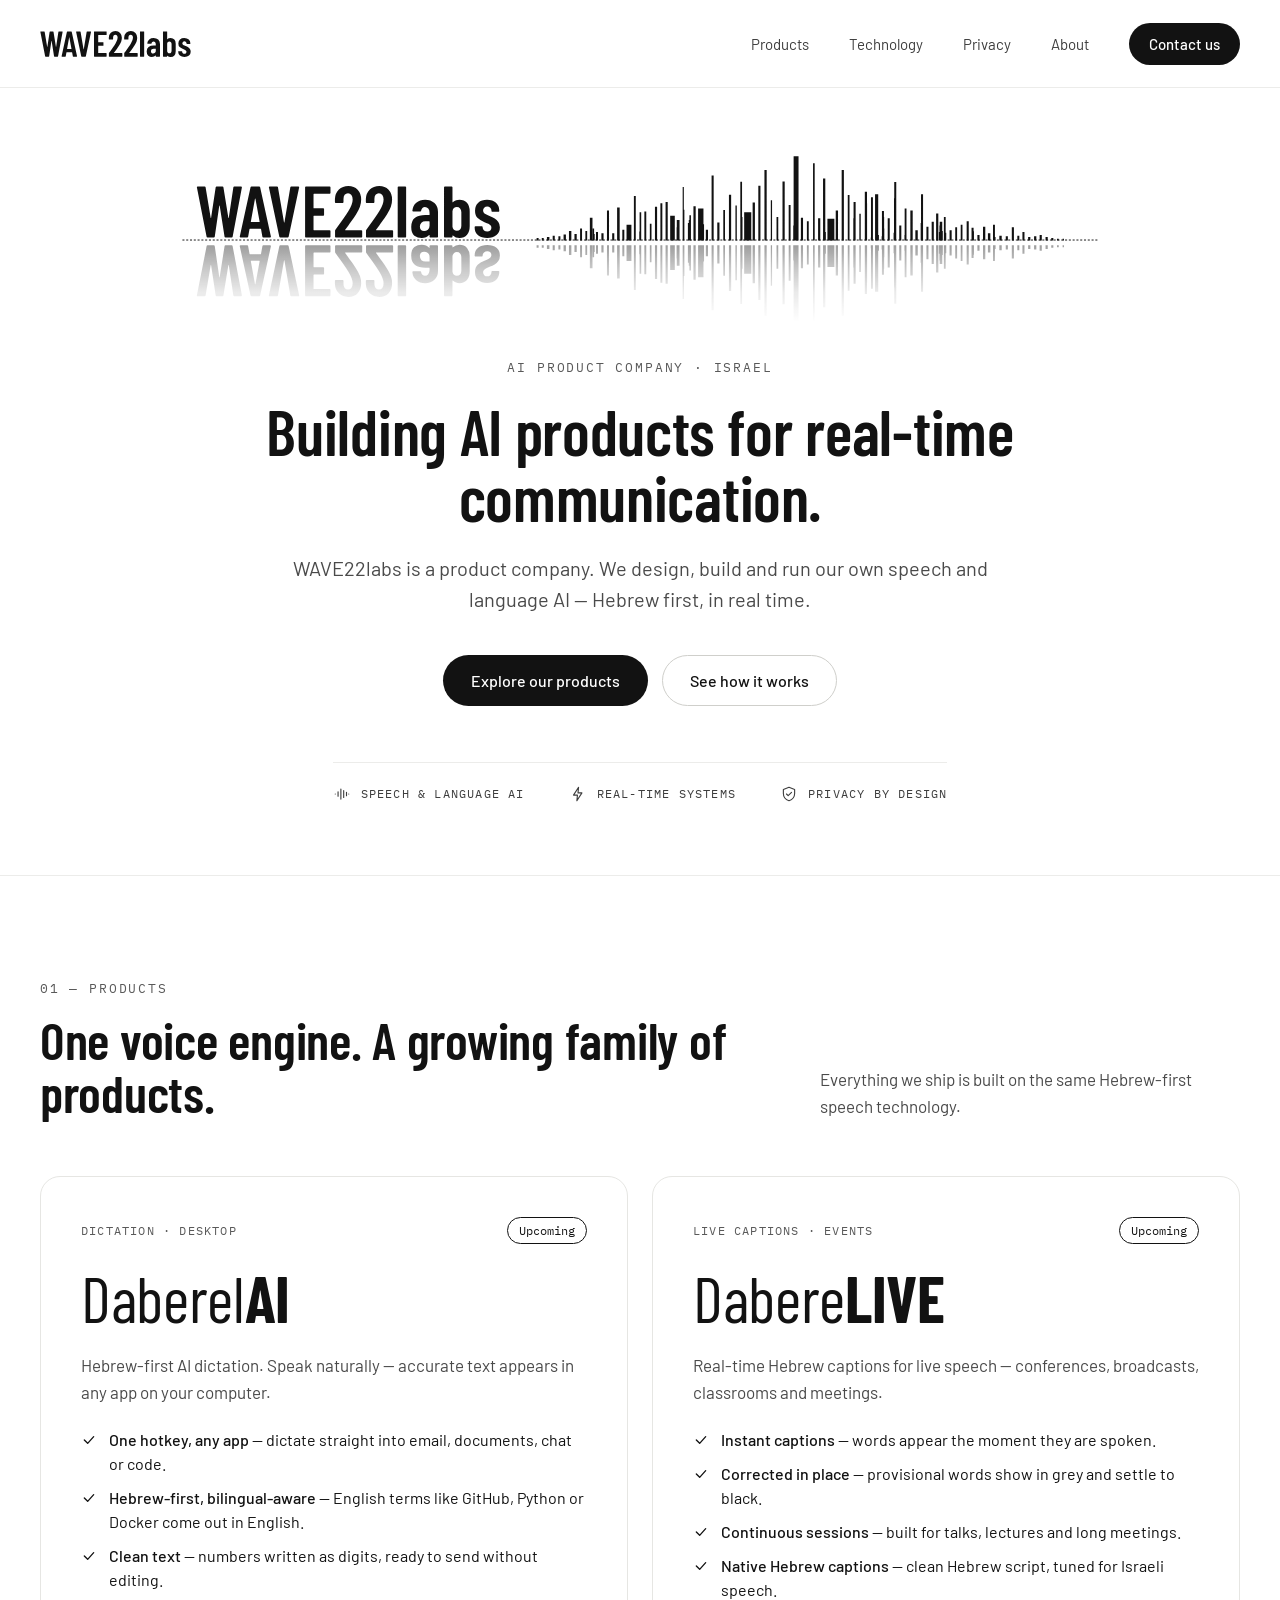
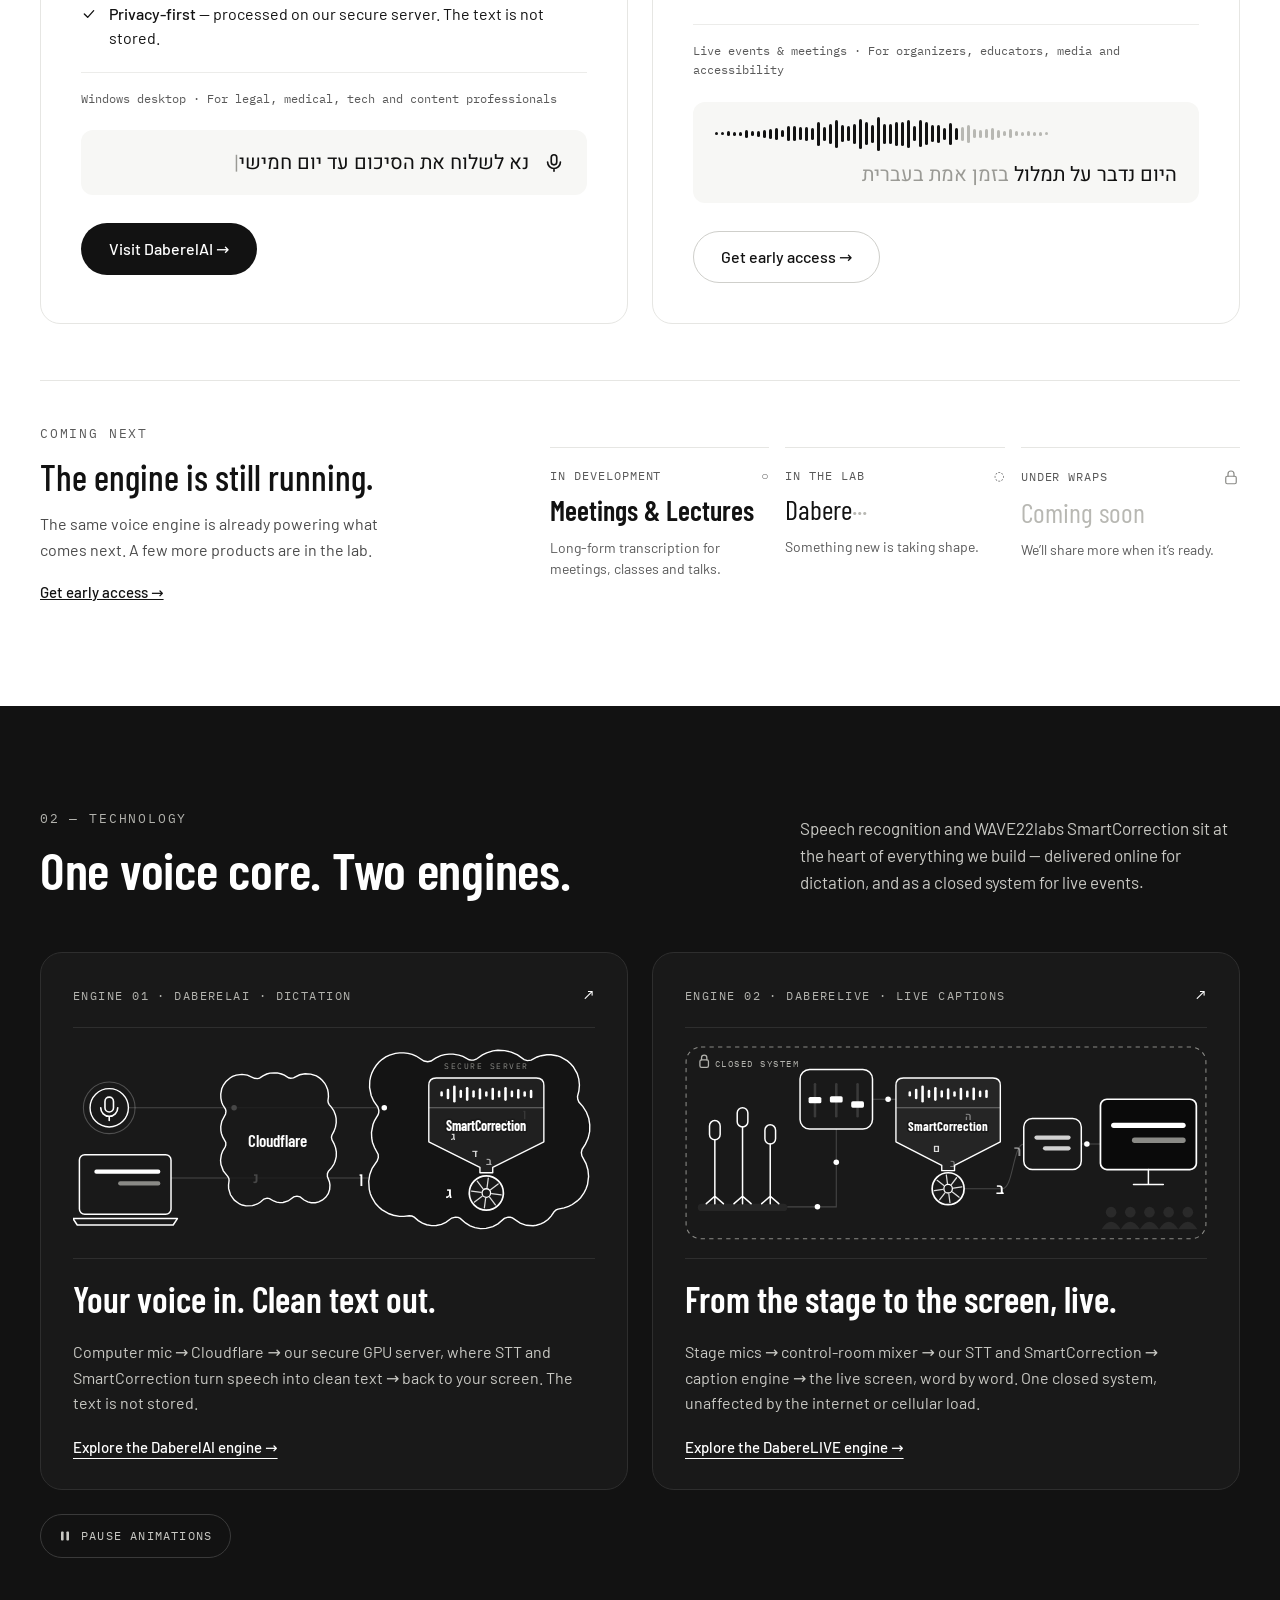
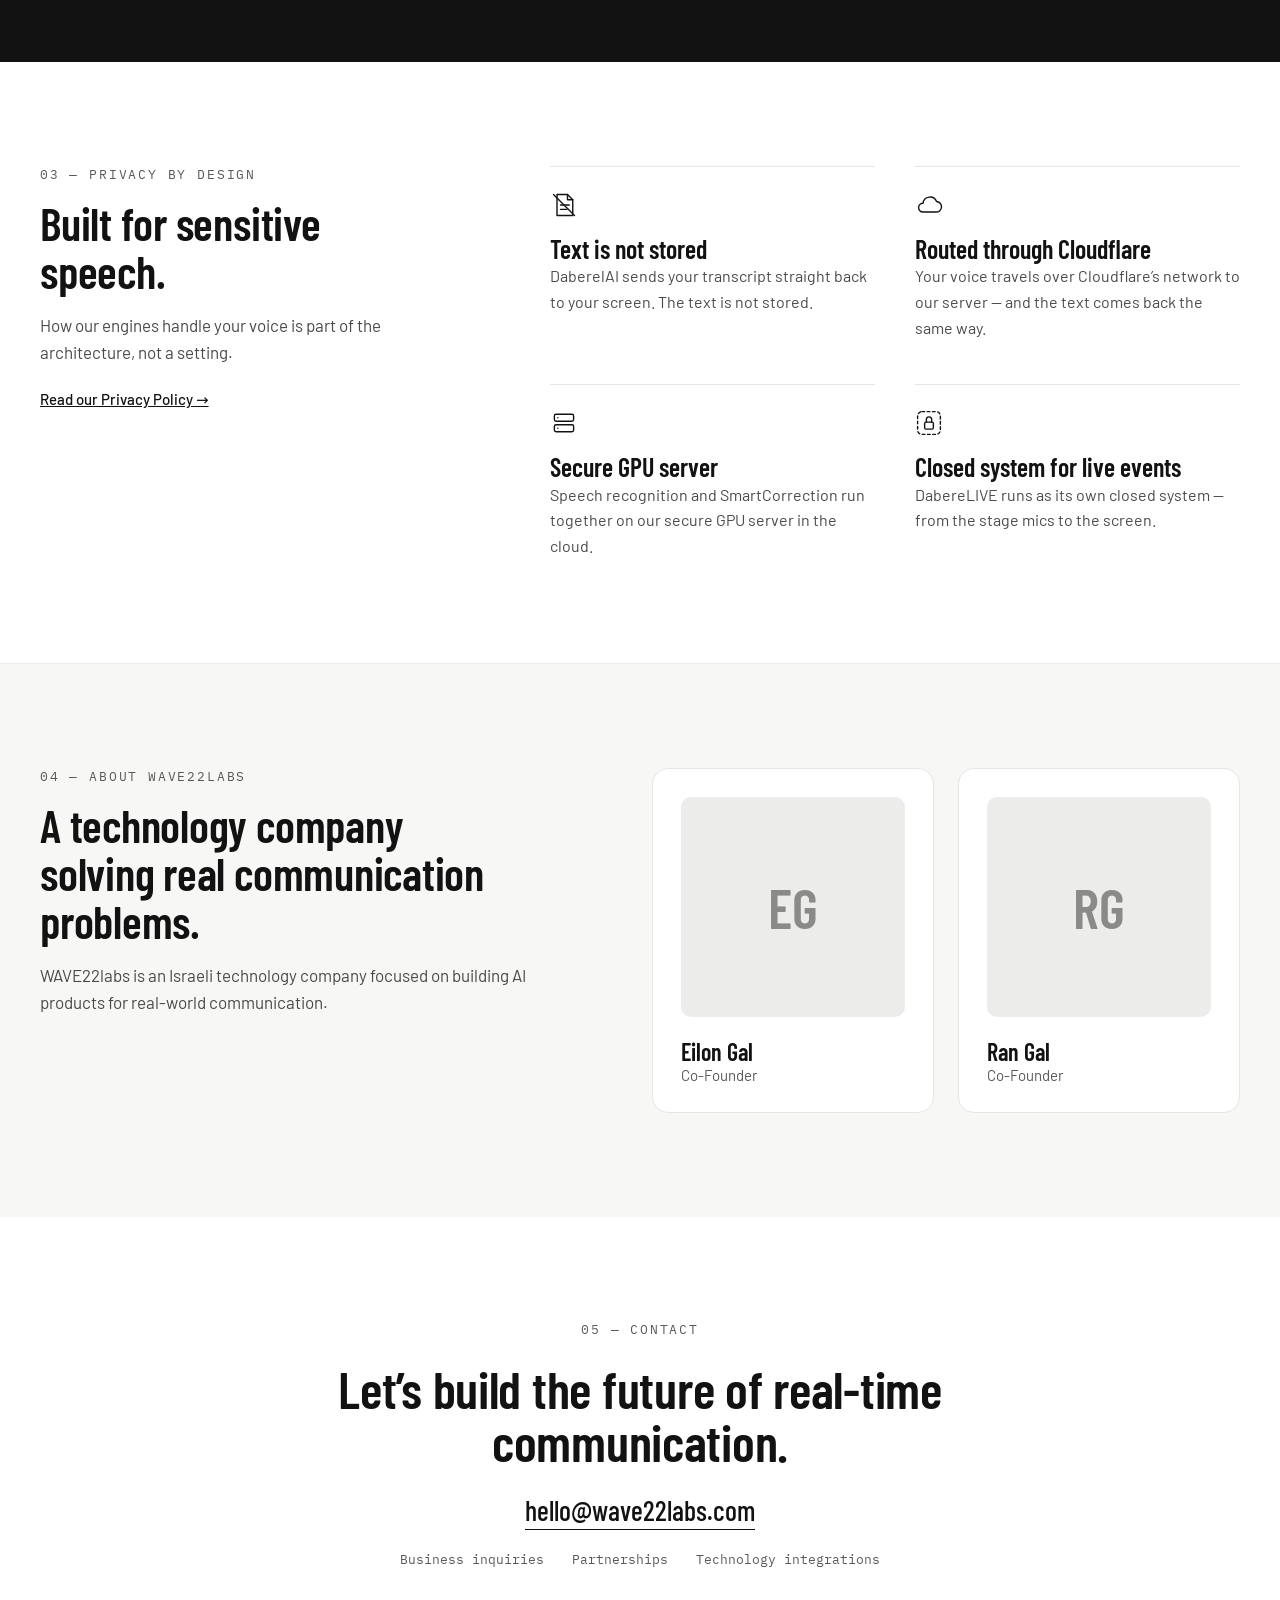
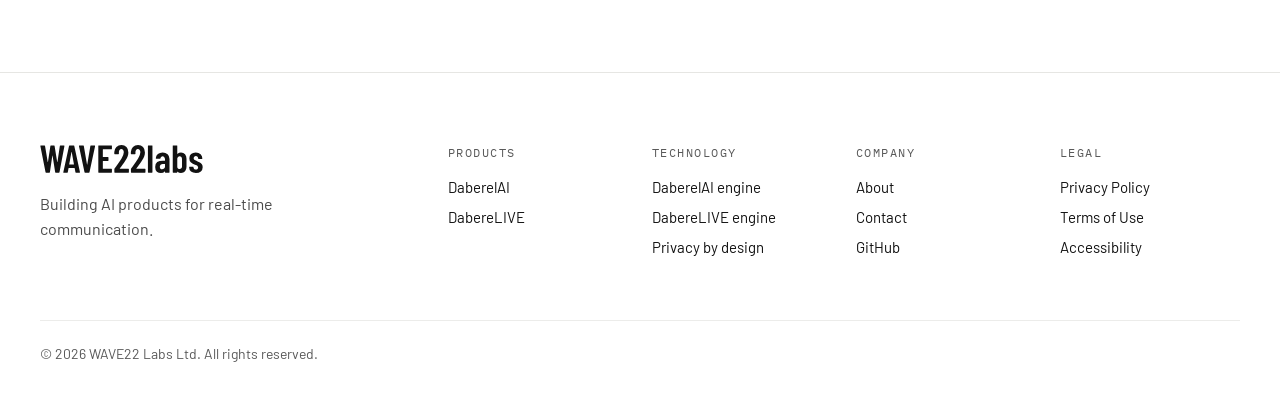
==== commit e940efc9: "Add a pause/play control for the engine diagrams Visitors whose device asks for reduced motion (Wind" ====
--- a/index.html
+++ b/index.html
@@ -18,7 +18,7 @@
 <link rel="icon" href="/assets/brand/favicon.svg" type="image/svg+xml">
 <link rel="apple-touch-icon" href="/assets/brand/apple-touch-icon.png">
 <link rel="preconnect" href="https://fonts.googleapis.com"><link rel="preconnect" href="https://fonts.gstatic.com" crossorigin><link rel="stylesheet" href="https://fonts.googleapis.com/css2?family=Barlow+Condensed:wght@400;500;600;700&amp;family=Barlow:wght@400;500&amp;family=IBM+Plex+Mono:wght@400;500;600&amp;family=Heebo:wght@400;500;600;700&amp;display=swap">
-<link rel="stylesheet" href="/assets/site.css">
+<link rel="stylesheet" href="/assets/site.css?v=2">
 
 <script type="application/ld+json">{"@context": "https://schema.org", "@type": "Organization", "name": "WAVE22 Labs Ltd.", "alternateName": "WAVE22labs", "url": "https://wave22labs.com", "logo": "https://wave22labs.com/assets/brand/wave22labs-logo-ink.png", "email": "hello@wave22labs.com", "brand": [{"@type": "Brand", "name": "DaberelAI"}, {"@type": "Brand", "name": "DabereLIVE"}]}</script>
 </head>
@@ -193,6 +193,6 @@
 </div>
 <div class="ftr__base"><span>© 2026 WAVE22 Labs Ltd. All rights reserved.</span></div>
 </div></footer>
-<script src="/assets/site.js" defer></script>
+<script src="/assets/site.js?v=2" defer></script>
 </body>
 </html>
--- a/assets/site.css
+++ b/assets/site.css
@@ -250,4 +250,15 @@
   .legal header p{font-size:17px}.legal h2{font-size:24px}
   .legal p,.legal ul{font-size:16px;line-height:1.65}
 }
-@media (prefers-reduced-motion:reduce){*{animation:none!important;transition:none!important}html{scroll-behavior:auto}}
+/* diagram motion control (site.js) */
+.motion-bar{display:flex;justify-content:flex-start;margin:-16px 0 40px}
+.motion-bar--grid{margin:24px 0 0}
+.motion-toggle{display:inline-flex;align-items:center;gap:10px;min-height:44px;padding:0 18px;background:none;border:1px solid #3a3a3a;border-radius:999px;font-family:"IBM Plex Mono",ui-monospace,monospace;font-size:12px;letter-spacing:.1em;text-transform:uppercase;color:#c9c9c4;cursor:pointer}
+.motion-toggle:hover{color:#fff;border-color:#8a8a86}
+.motion-toggle:focus-visible{outline:2px solid #fff;outline-offset:3px}
+.motion-toggle svg{display:block;flex:none}
+.motion-toggle .i-play,.motion-toggle.is-paused .i-pause{display:none}
+.motion-toggle.is-paused .i-play{display:block}
+html.motion-paused *{animation-play-state:paused!important}
+@media (max-width:719px){.motion-bar{justify-content:center;margin:-8px 0 32px}.motion-bar--grid{margin:20px 0 0}}
+@media (prefers-reduced-motion:reduce){html:not(.motion-on) *{animation:none!important;transition:none!important}html{scroll-behavior:auto}}
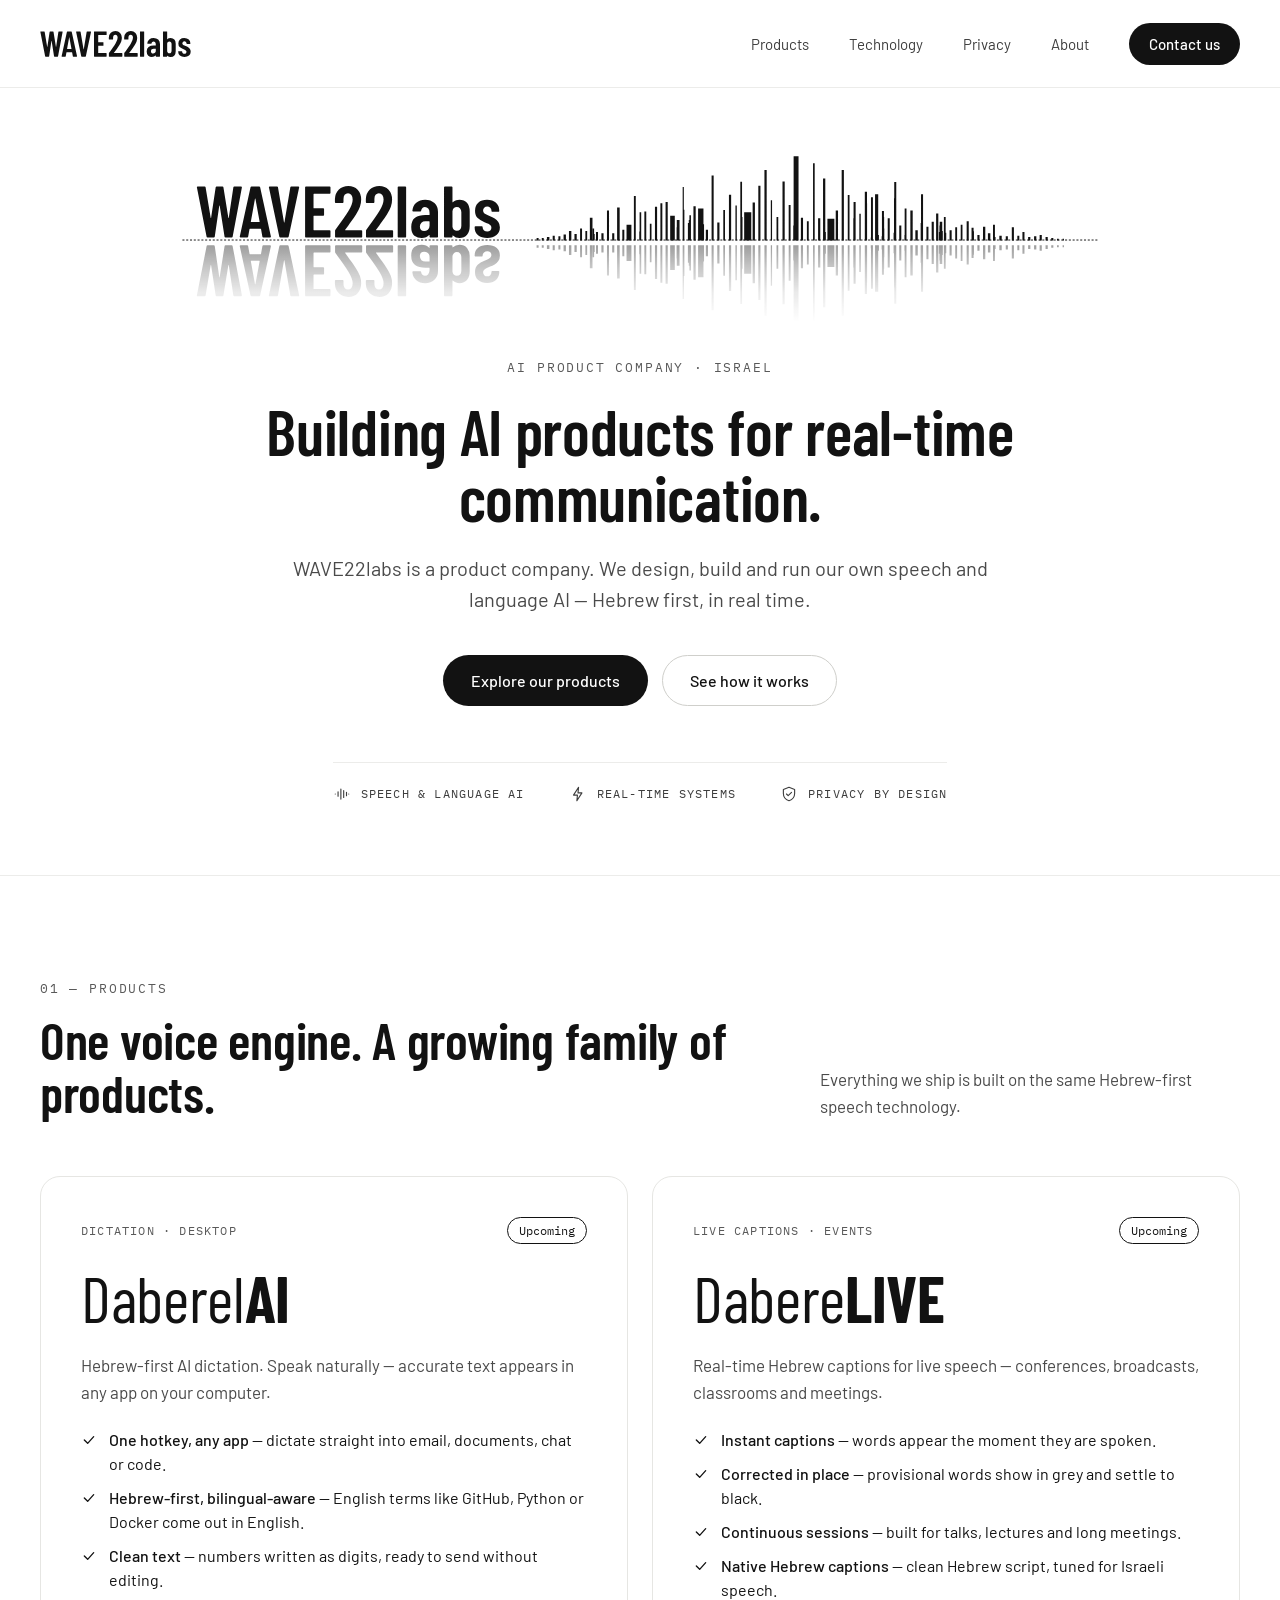
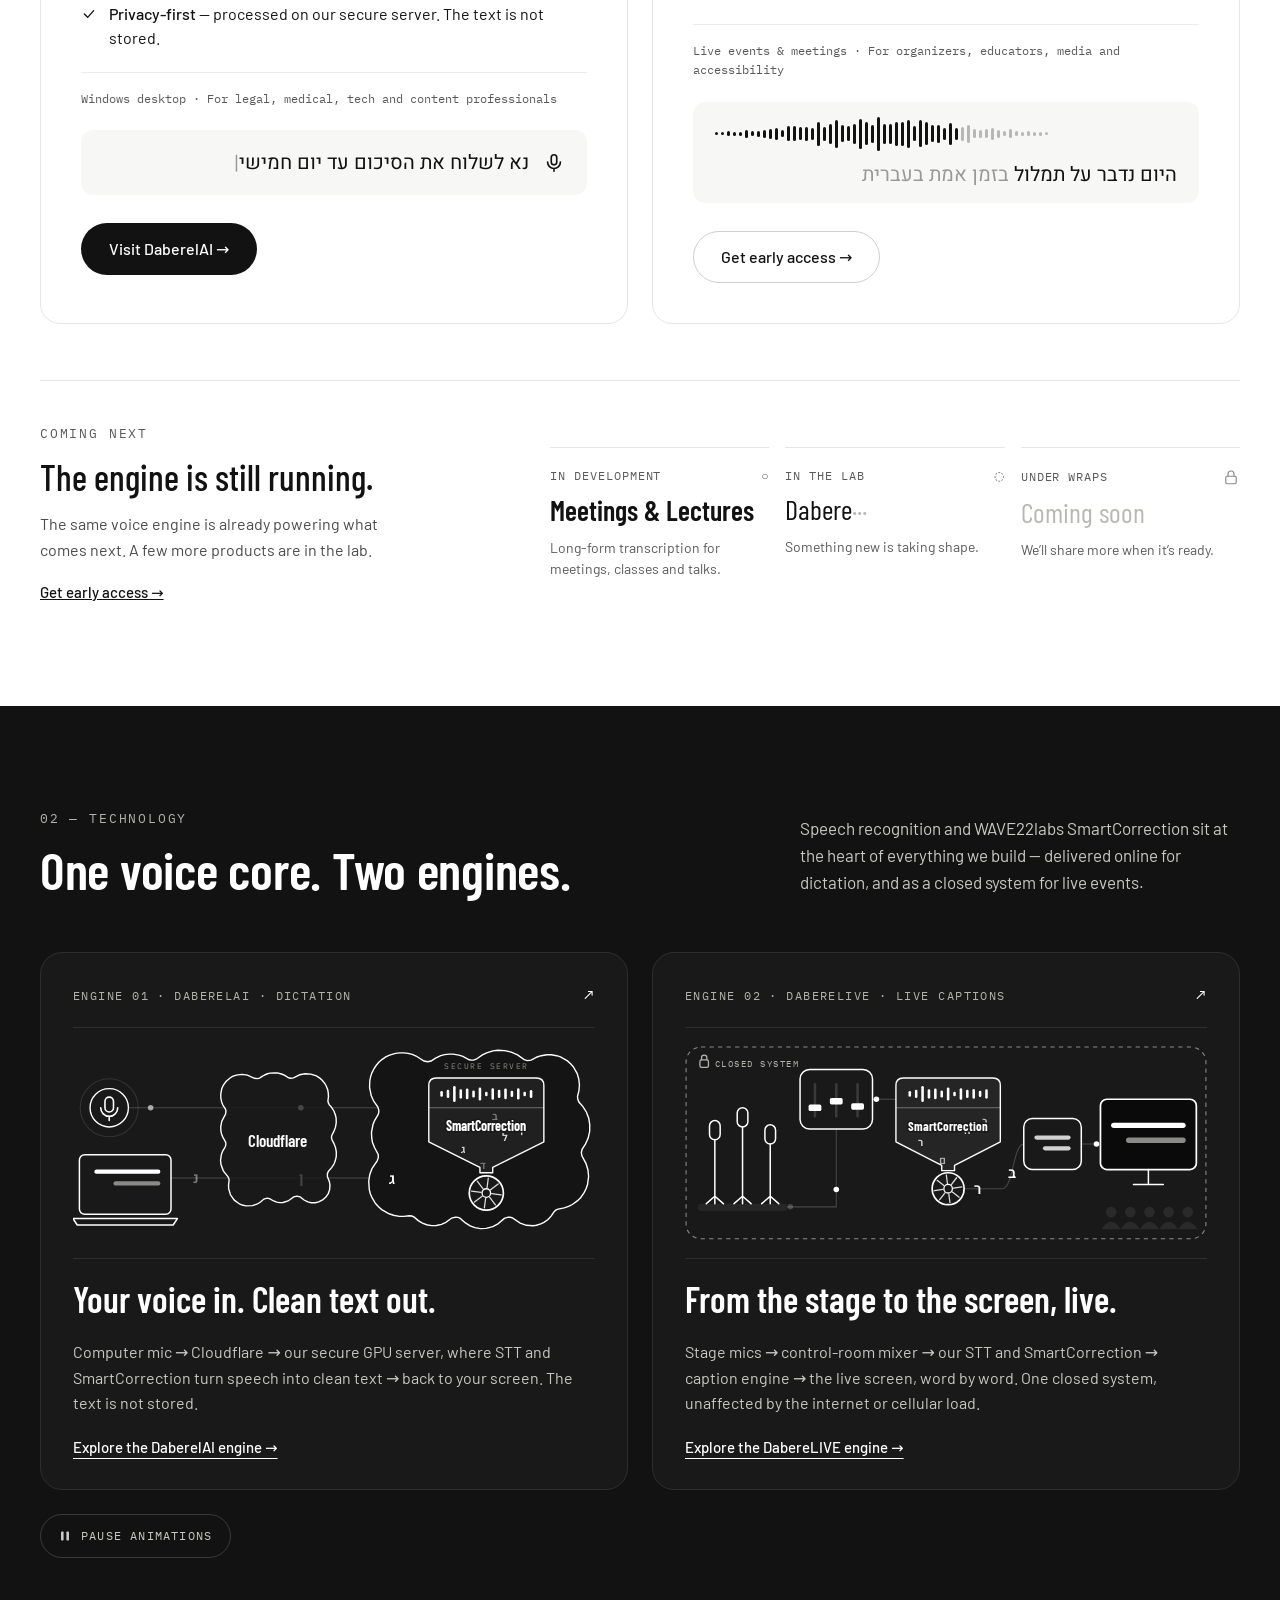
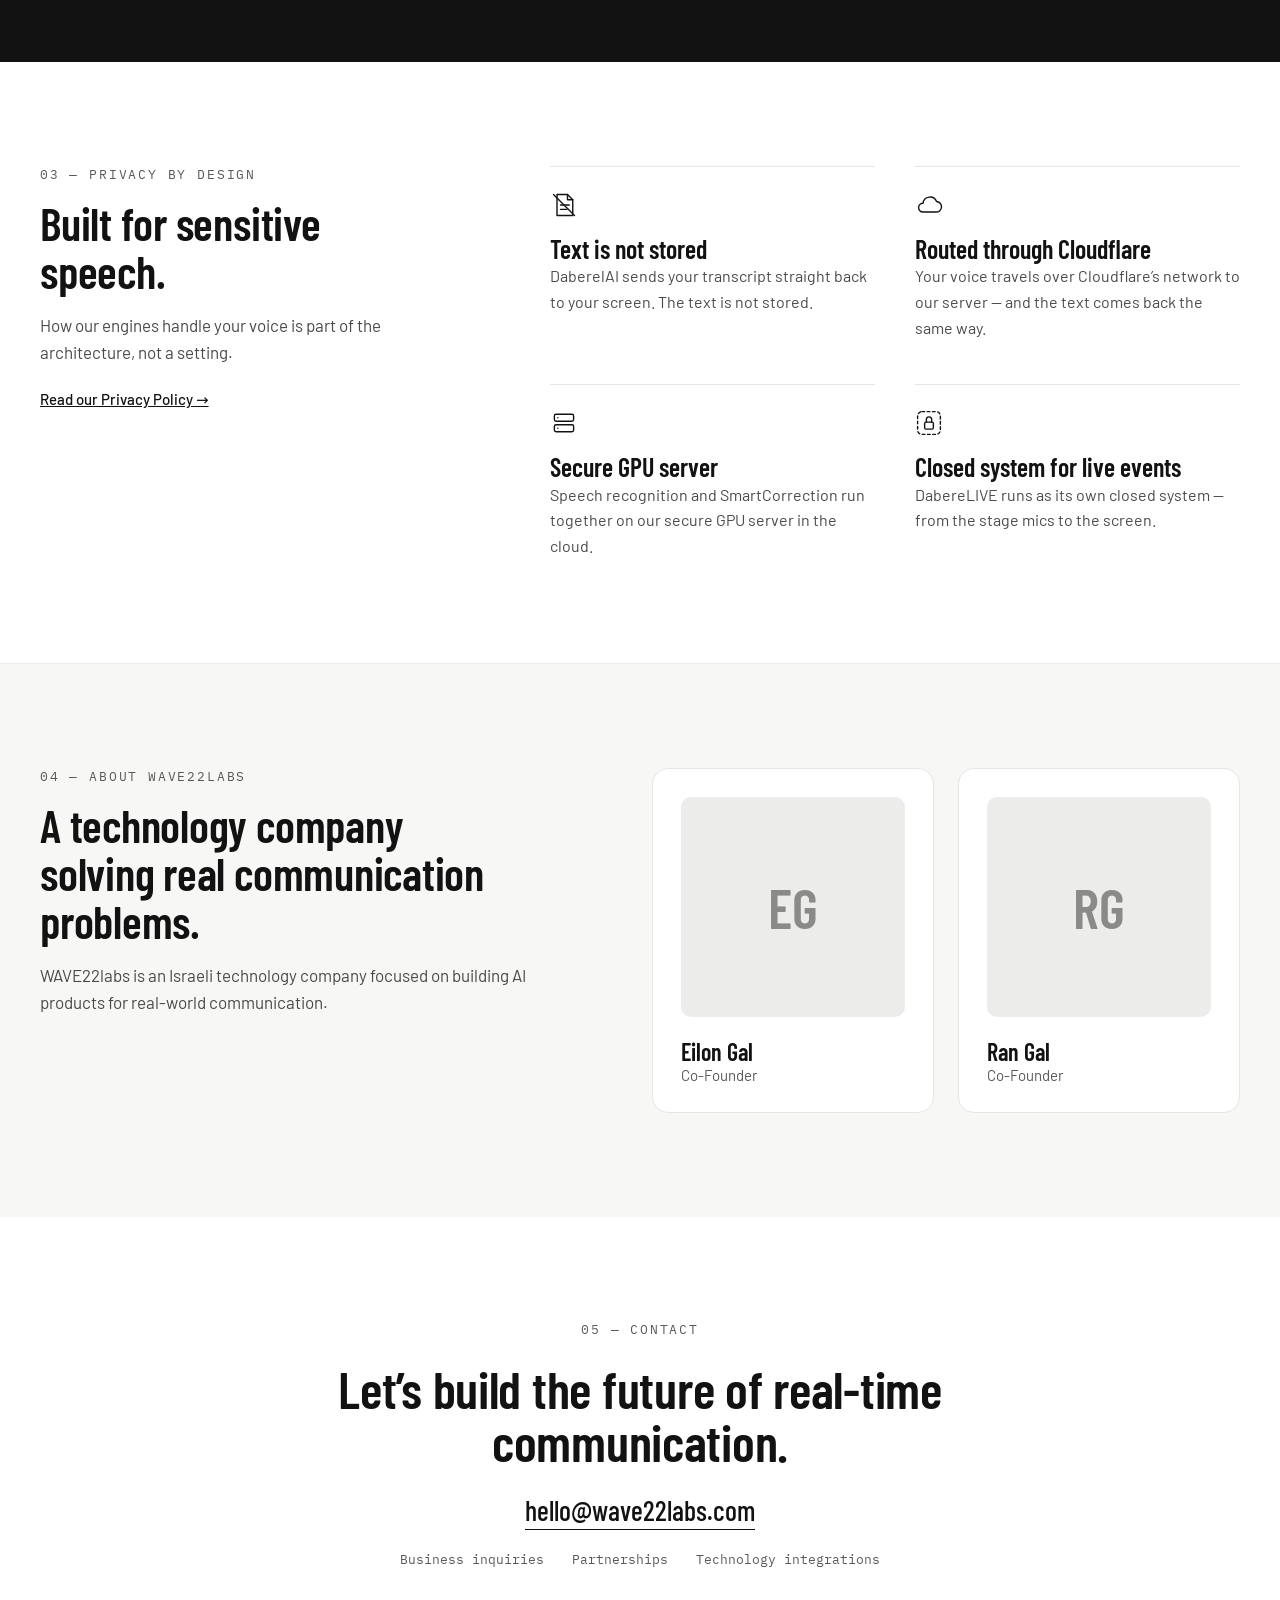
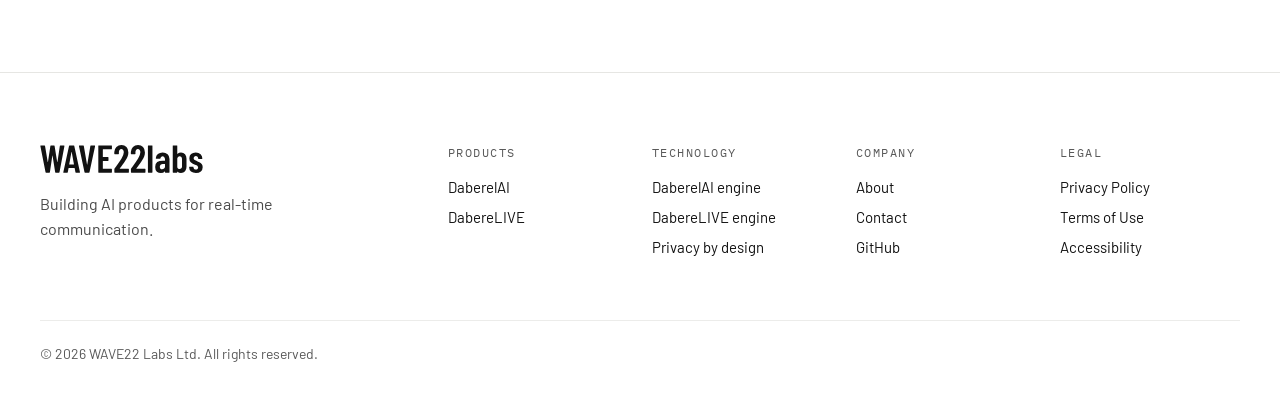
==== commit 95e63f40: "Use the W22 app icon and a pixel-drawn 16px favicon Replaces the wave-on-black icon with W22 and its" ====
--- a/index.html
+++ b/index.html
@@ -14,9 +14,10 @@
 <meta property="og:image" content="https://wave22labs.com/assets/brand/og.png">
 <meta name="twitter:card" content="summary_large_image">
 <meta name="theme-color" content="#ffffff">
-<link rel="icon" href="/favicon.ico" sizes="any">
-<link rel="icon" href="/assets/brand/favicon.svg" type="image/svg+xml">
-<link rel="apple-touch-icon" href="/assets/brand/apple-touch-icon.png">
+<link rel="icon" href="/favicon.ico?v=2" sizes="16x16 32x32 48x48">
+<link rel="icon" href="/assets/brand/favicon-32.png?v=2" type="image/png" sizes="32x32">
+<link rel="icon" href="/assets/brand/favicon-16.png?v=2" type="image/png" sizes="16x16">
+<link rel="apple-touch-icon" href="/assets/brand/apple-touch-icon.png?v=2">
 <link rel="preconnect" href="https://fonts.googleapis.com"><link rel="preconnect" href="https://fonts.gstatic.com" crossorigin><link rel="stylesheet" href="https://fonts.googleapis.com/css2?family=Barlow+Condensed:wght@400;500;600;700&amp;family=Barlow:wght@400;500&amp;family=IBM+Plex+Mono:wght@400;500;600&amp;family=Heebo:wght@400;500;600;700&amp;display=swap">
 <link rel="stylesheet" href="/assets/site.css?v=2">
 
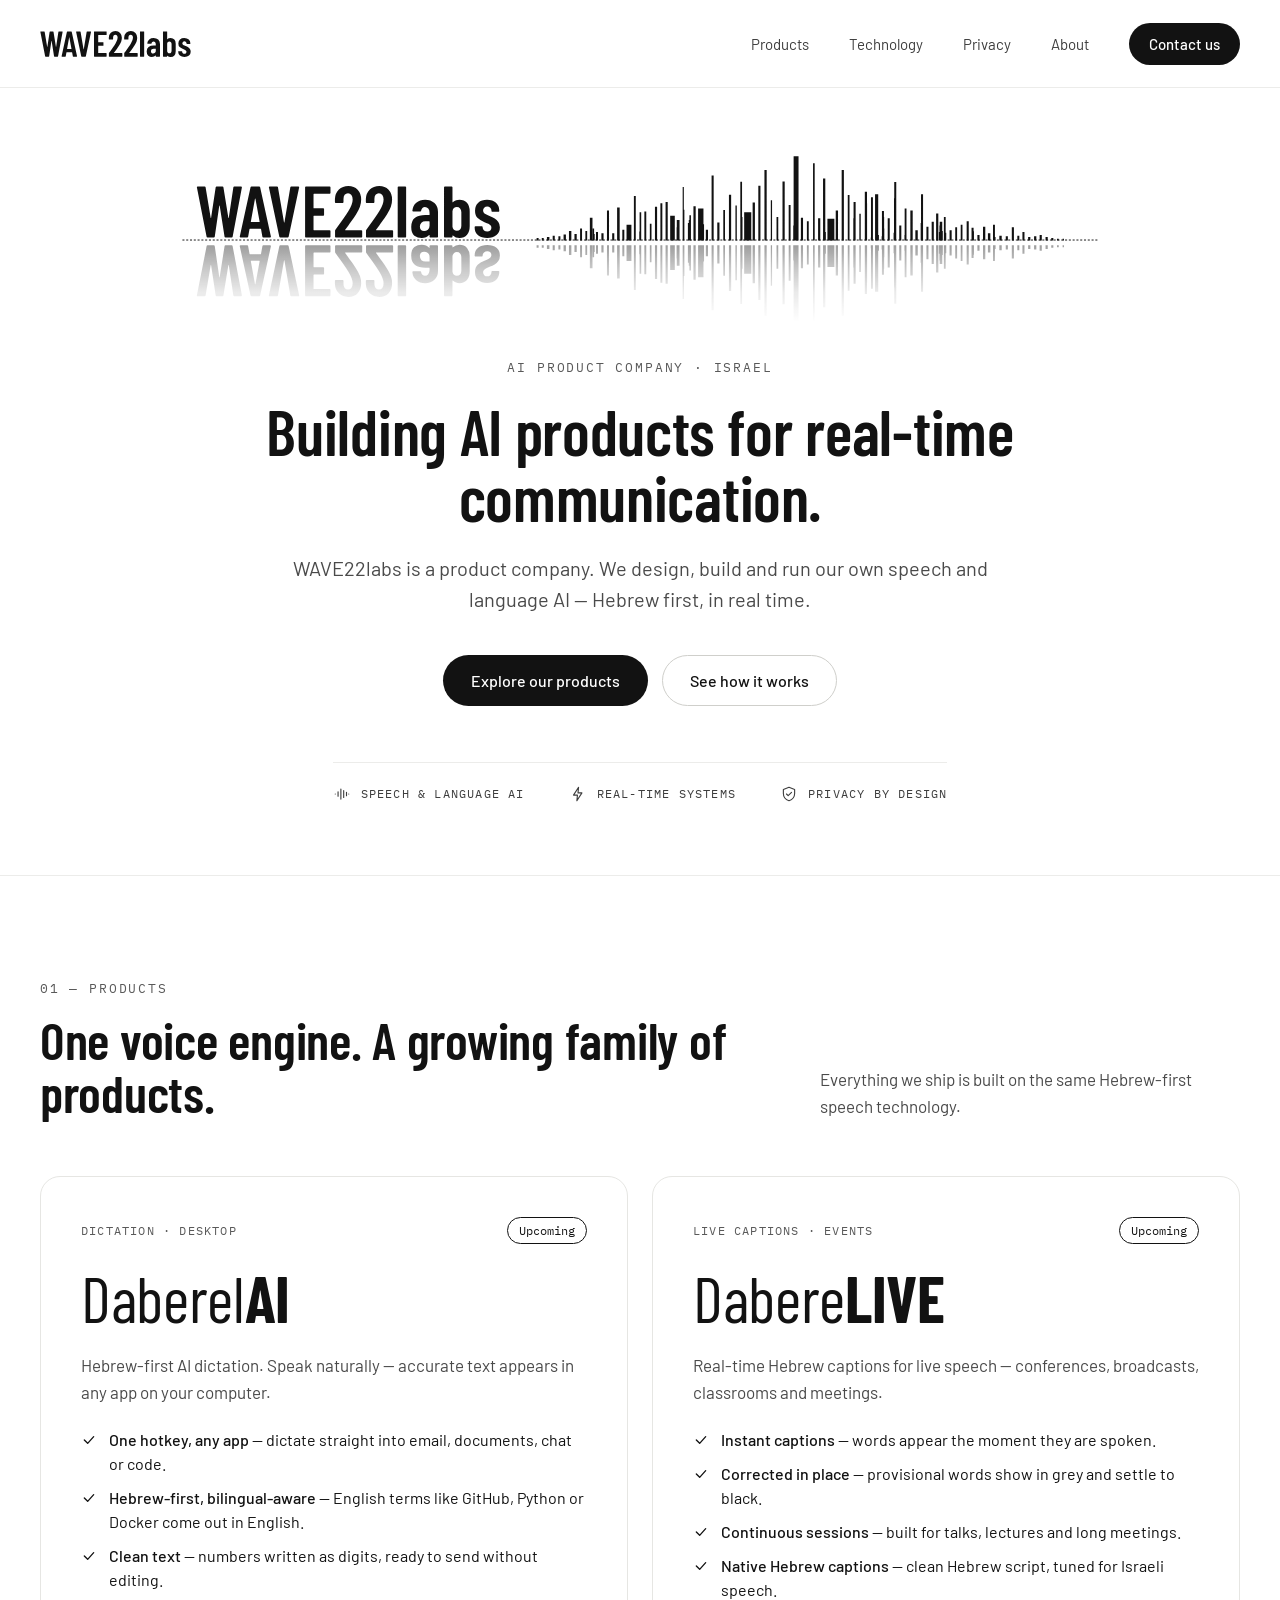
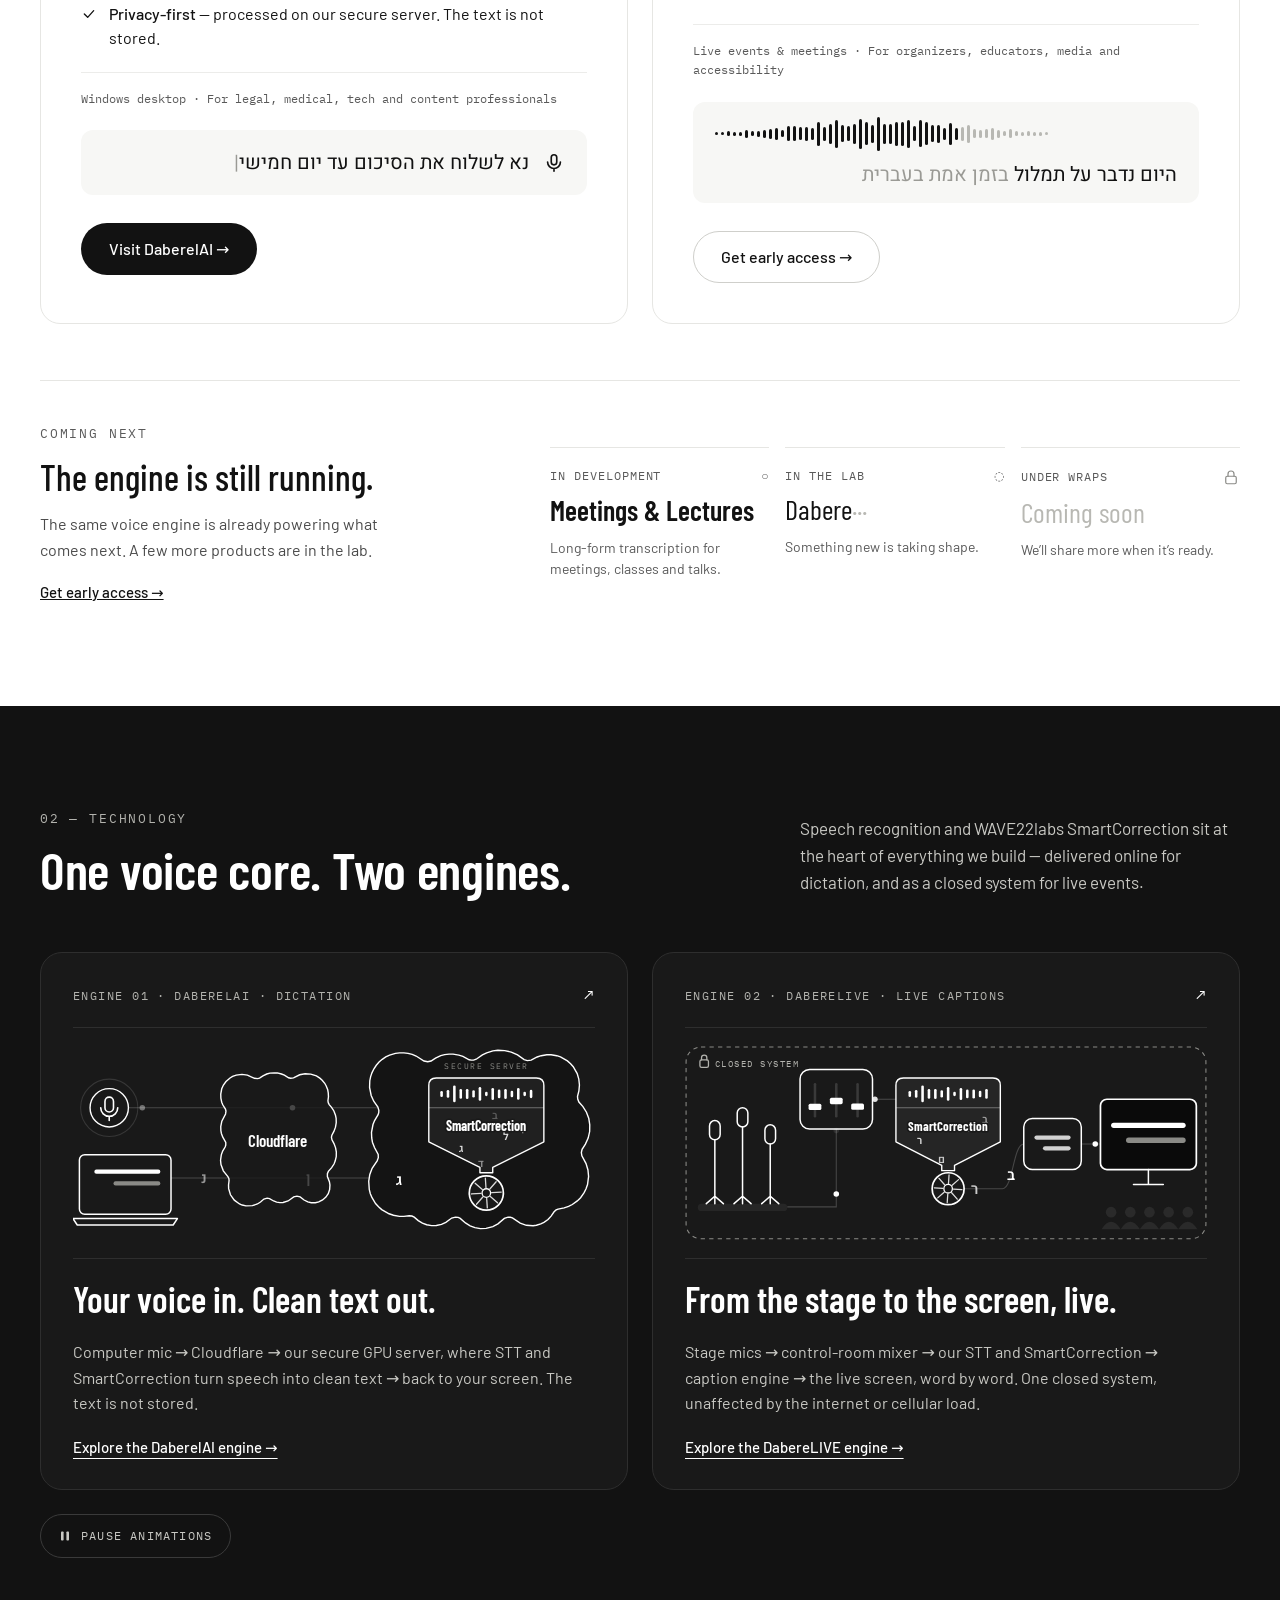
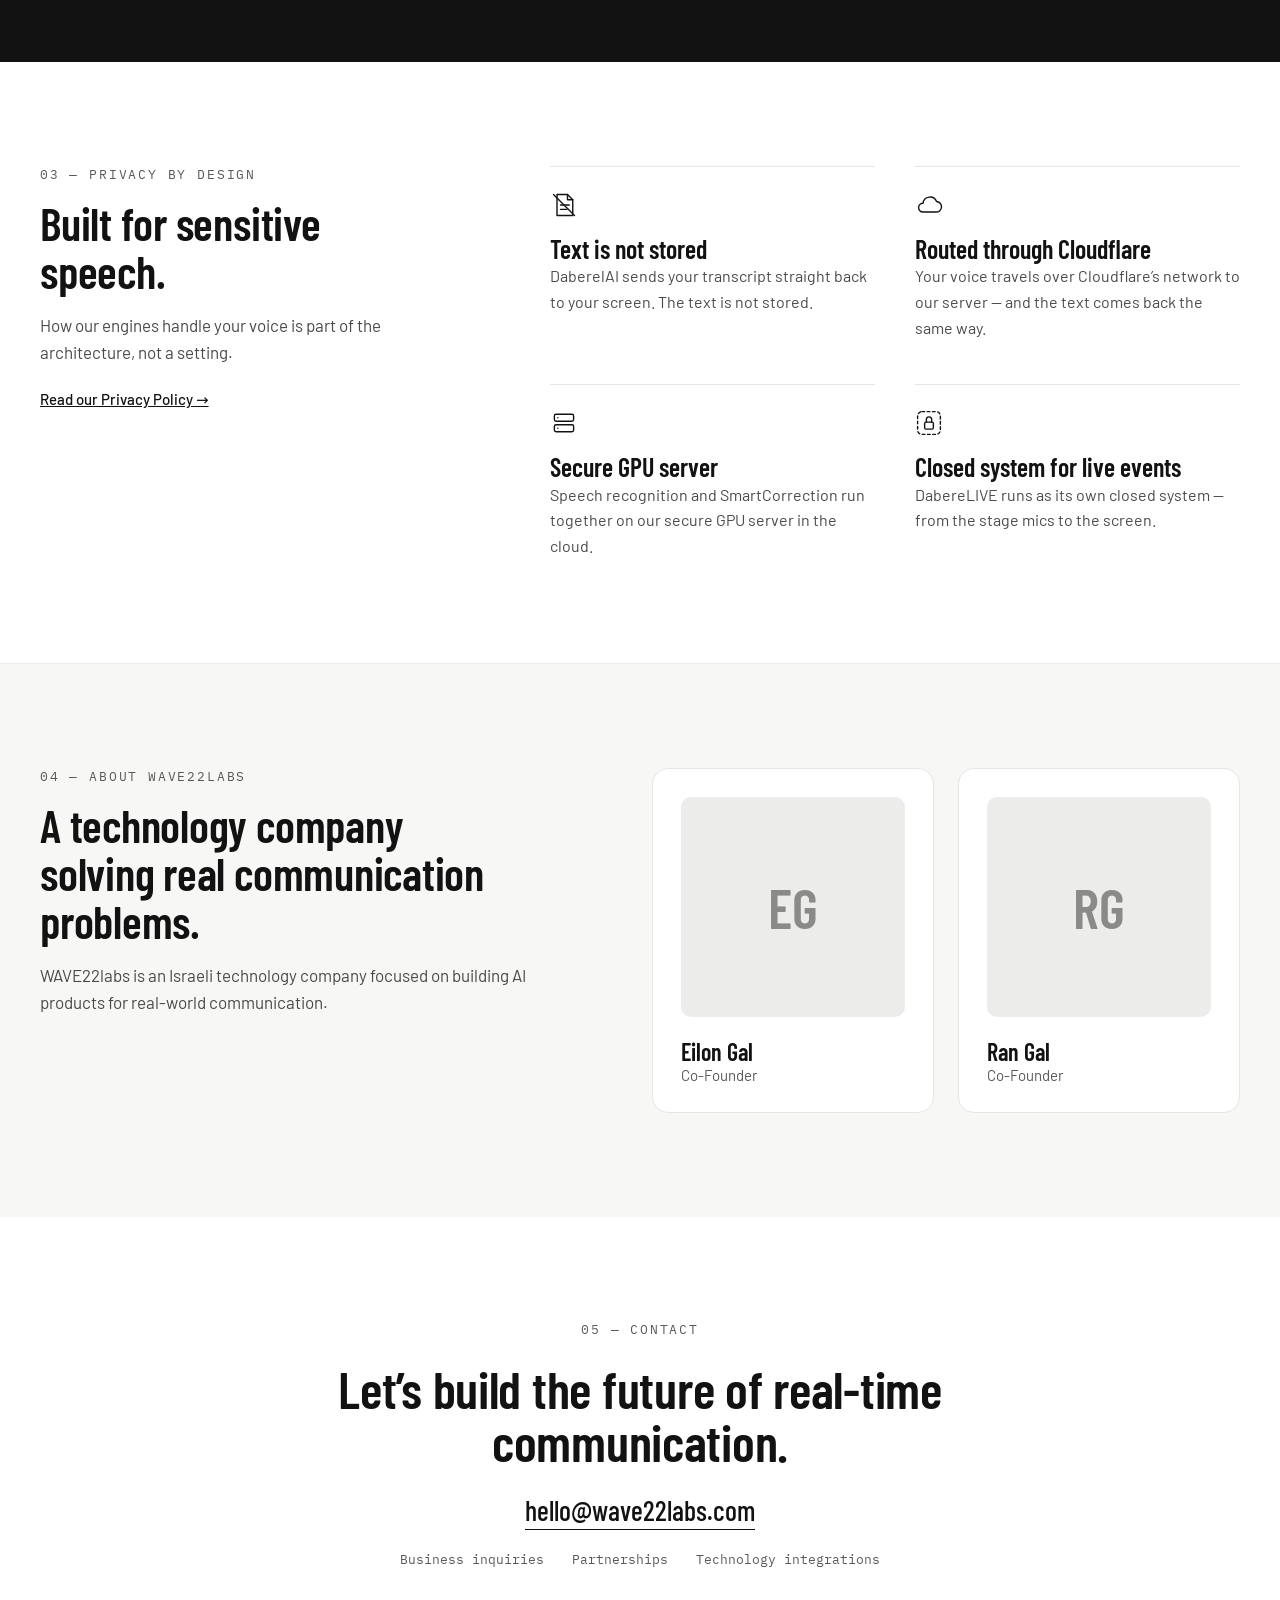
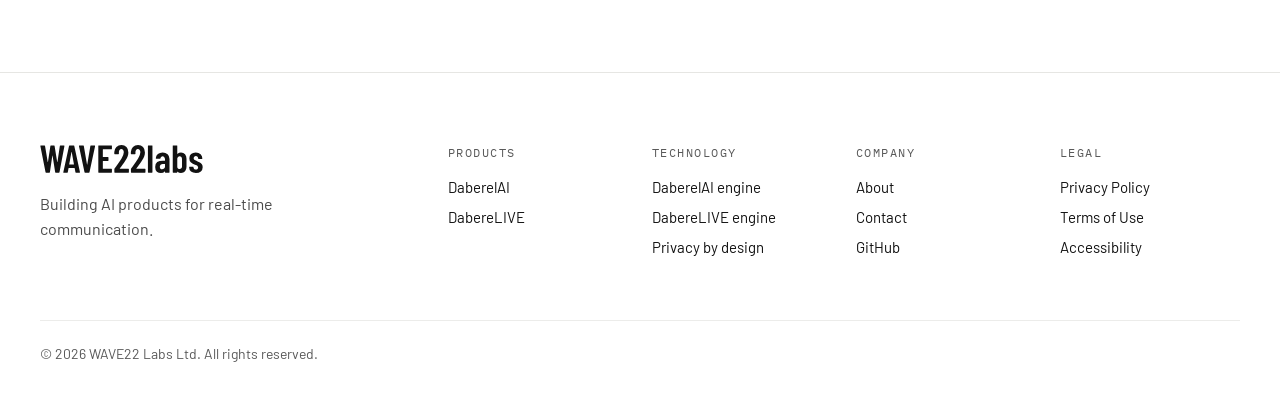
==== commit 5b4b5602: "Redraw the 16px favicon from the approved W22 letters The first 16px favicon used a generic pixel fo" ====
--- a/index.html
+++ b/index.html
@@ -14,9 +14,9 @@
 <meta property="og:image" content="https://wave22labs.com/assets/brand/og.png">
 <meta name="twitter:card" content="summary_large_image">
 <meta name="theme-color" content="#ffffff">
-<link rel="icon" href="/favicon.ico?v=2" sizes="16x16 32x32 48x48">
-<link rel="icon" href="/assets/brand/favicon-32.png?v=2" type="image/png" sizes="32x32">
-<link rel="icon" href="/assets/brand/favicon-16.png?v=2" type="image/png" sizes="16x16">
+<link rel="icon" href="/favicon.ico?v=3" sizes="16x16 32x32 48x48">
+<link rel="icon" href="/assets/brand/favicon-32.png?v=3" type="image/png" sizes="32x32">
+<link rel="icon" href="/assets/brand/favicon-16.png?v=3" type="image/png" sizes="16x16">
 <link rel="apple-touch-icon" href="/assets/brand/apple-touch-icon.png?v=2">
 <link rel="preconnect" href="https://fonts.googleapis.com"><link rel="preconnect" href="https://fonts.gstatic.com" crossorigin><link rel="stylesheet" href="https://fonts.googleapis.com/css2?family=Barlow+Condensed:wght@400;500;600;700&amp;family=Barlow:wght@400;500&amp;family=IBM+Plex+Mono:wght@400;500;600&amp;family=Heebo:wght@400;500;600;700&amp;display=swap">
 <link rel="stylesheet" href="/assets/site.css?v=2">
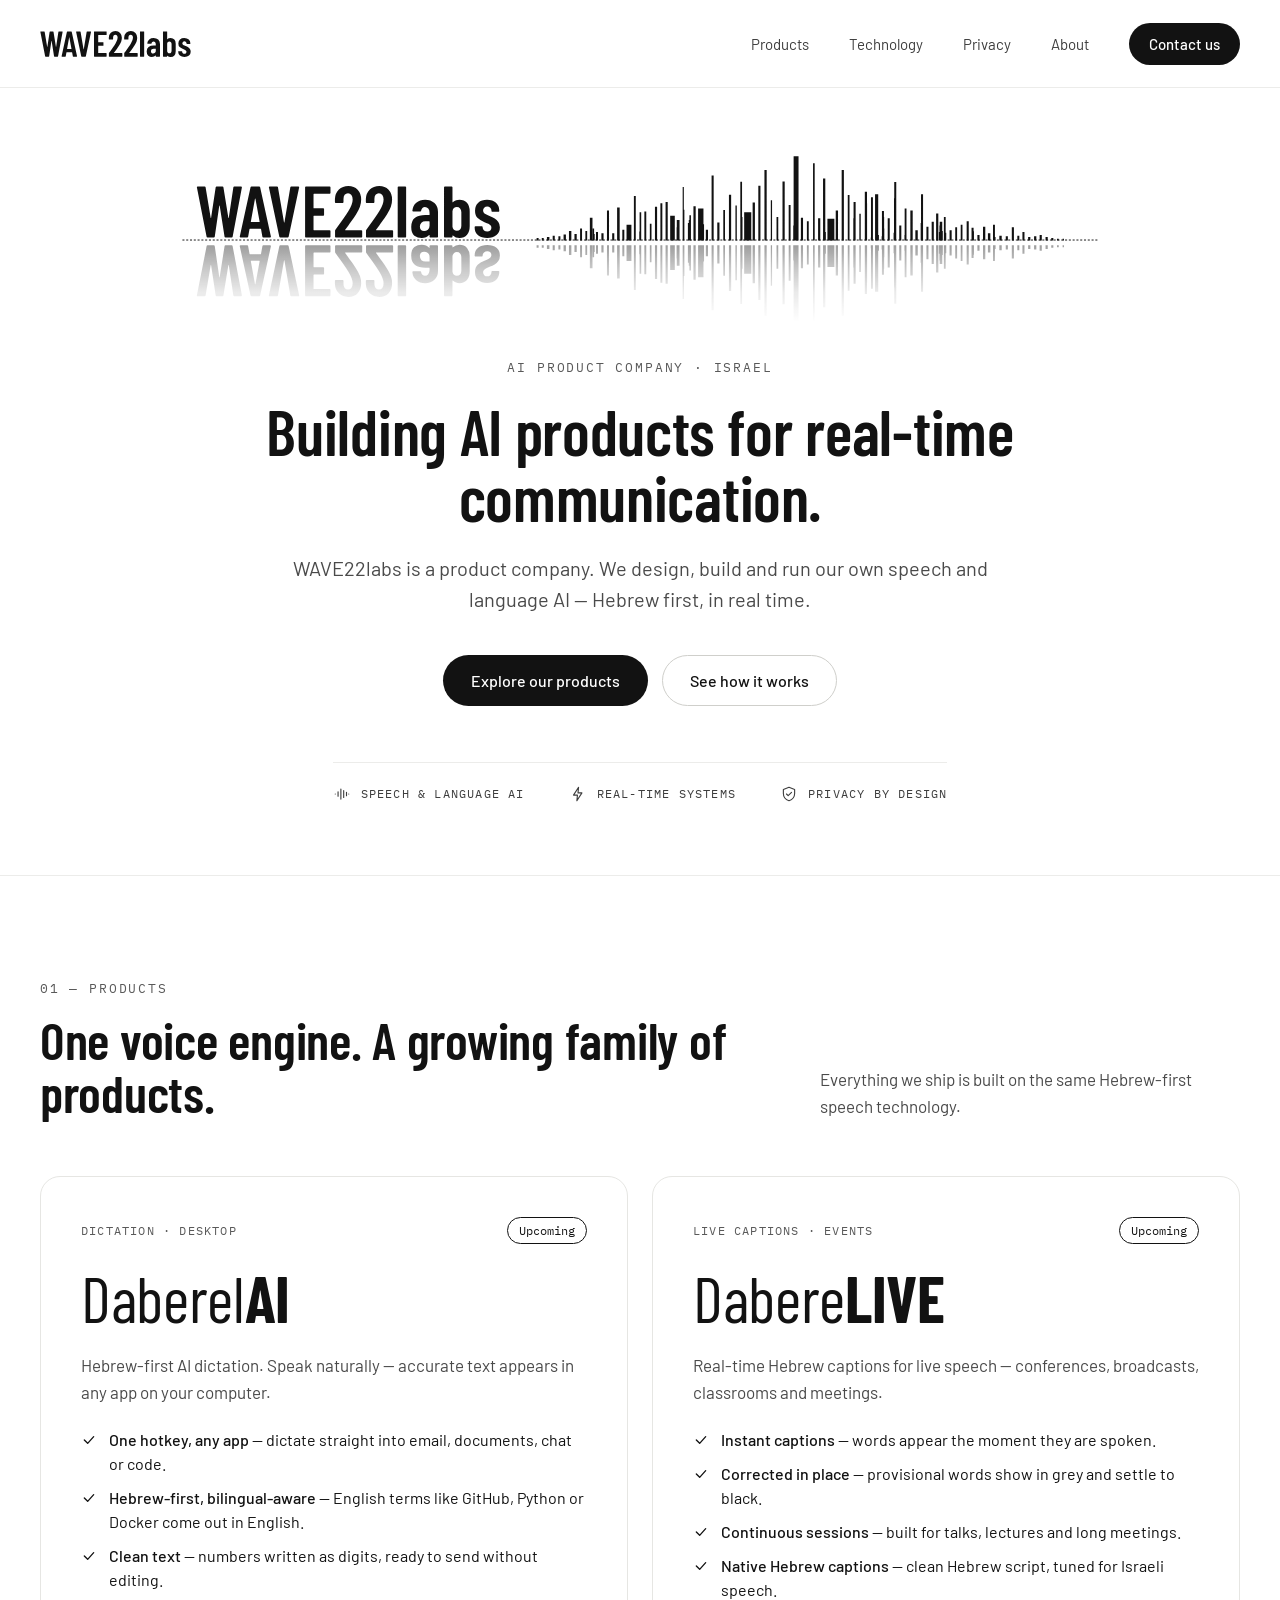
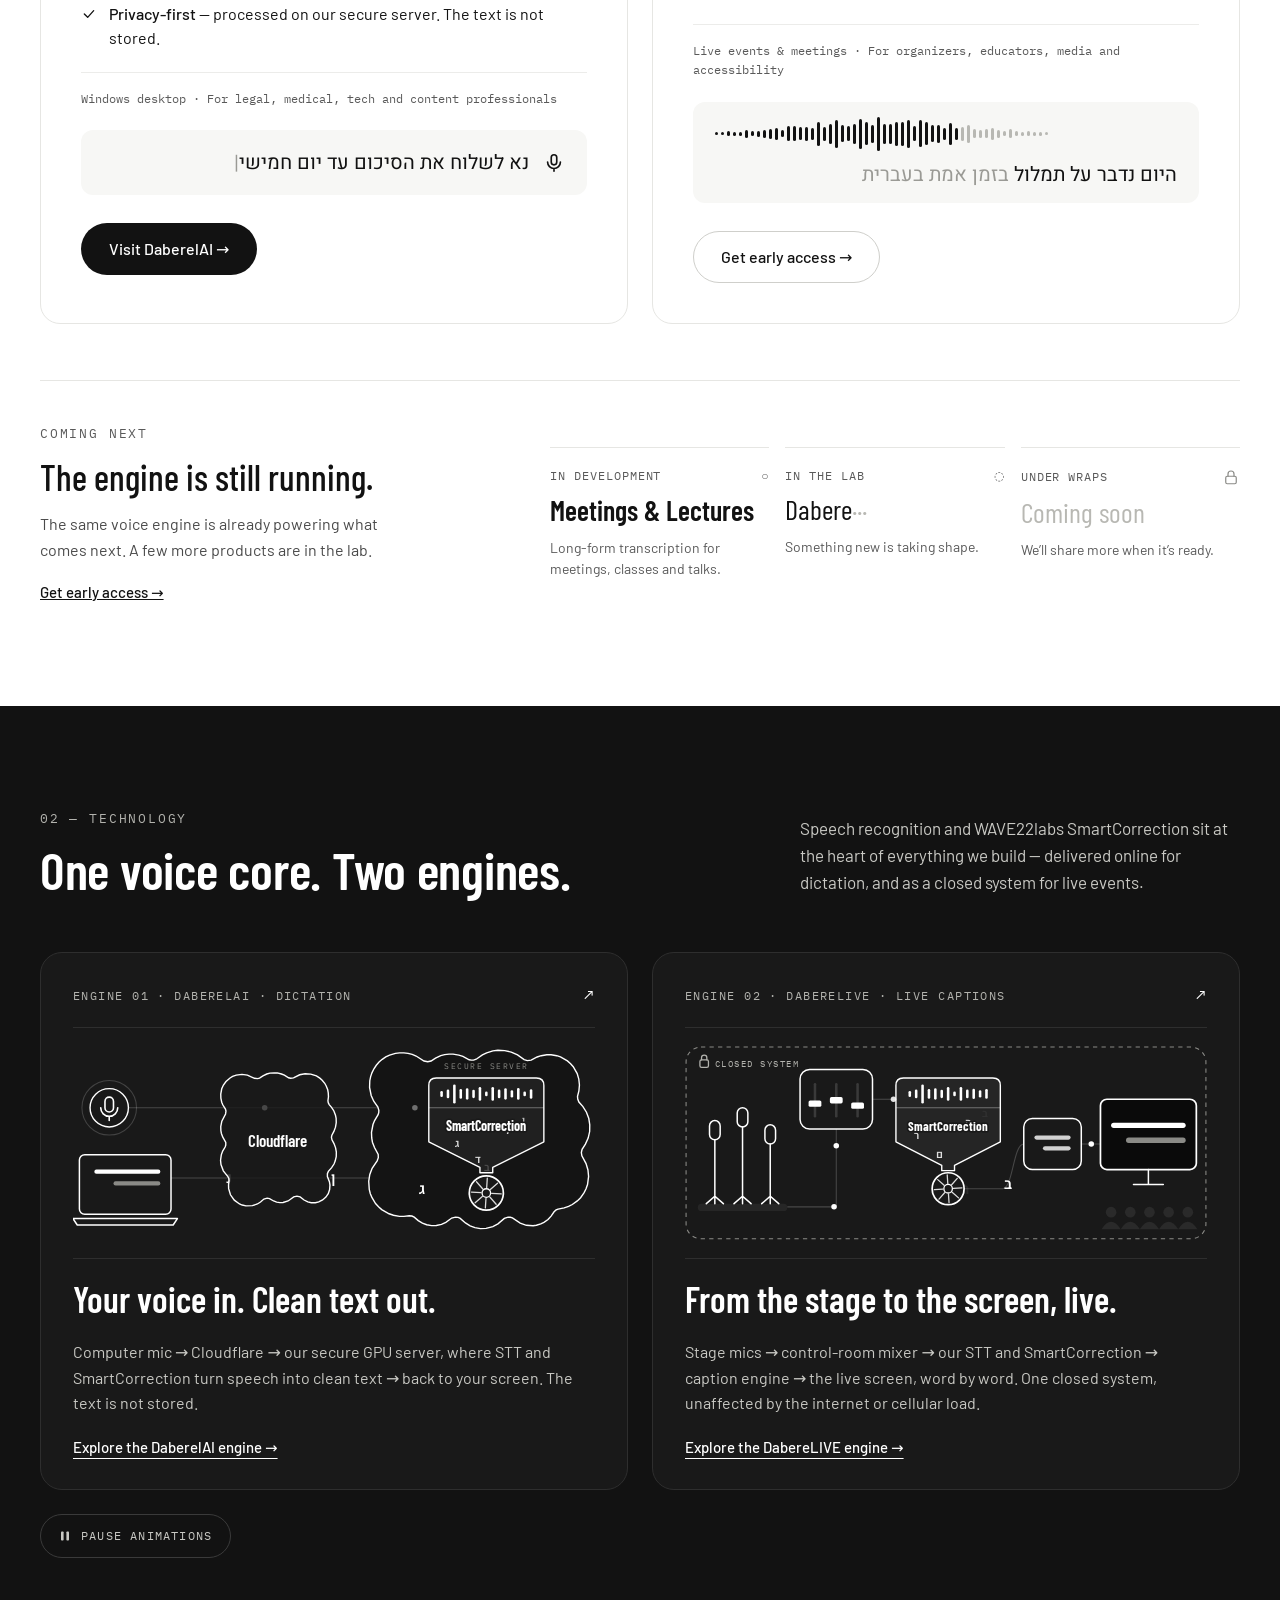
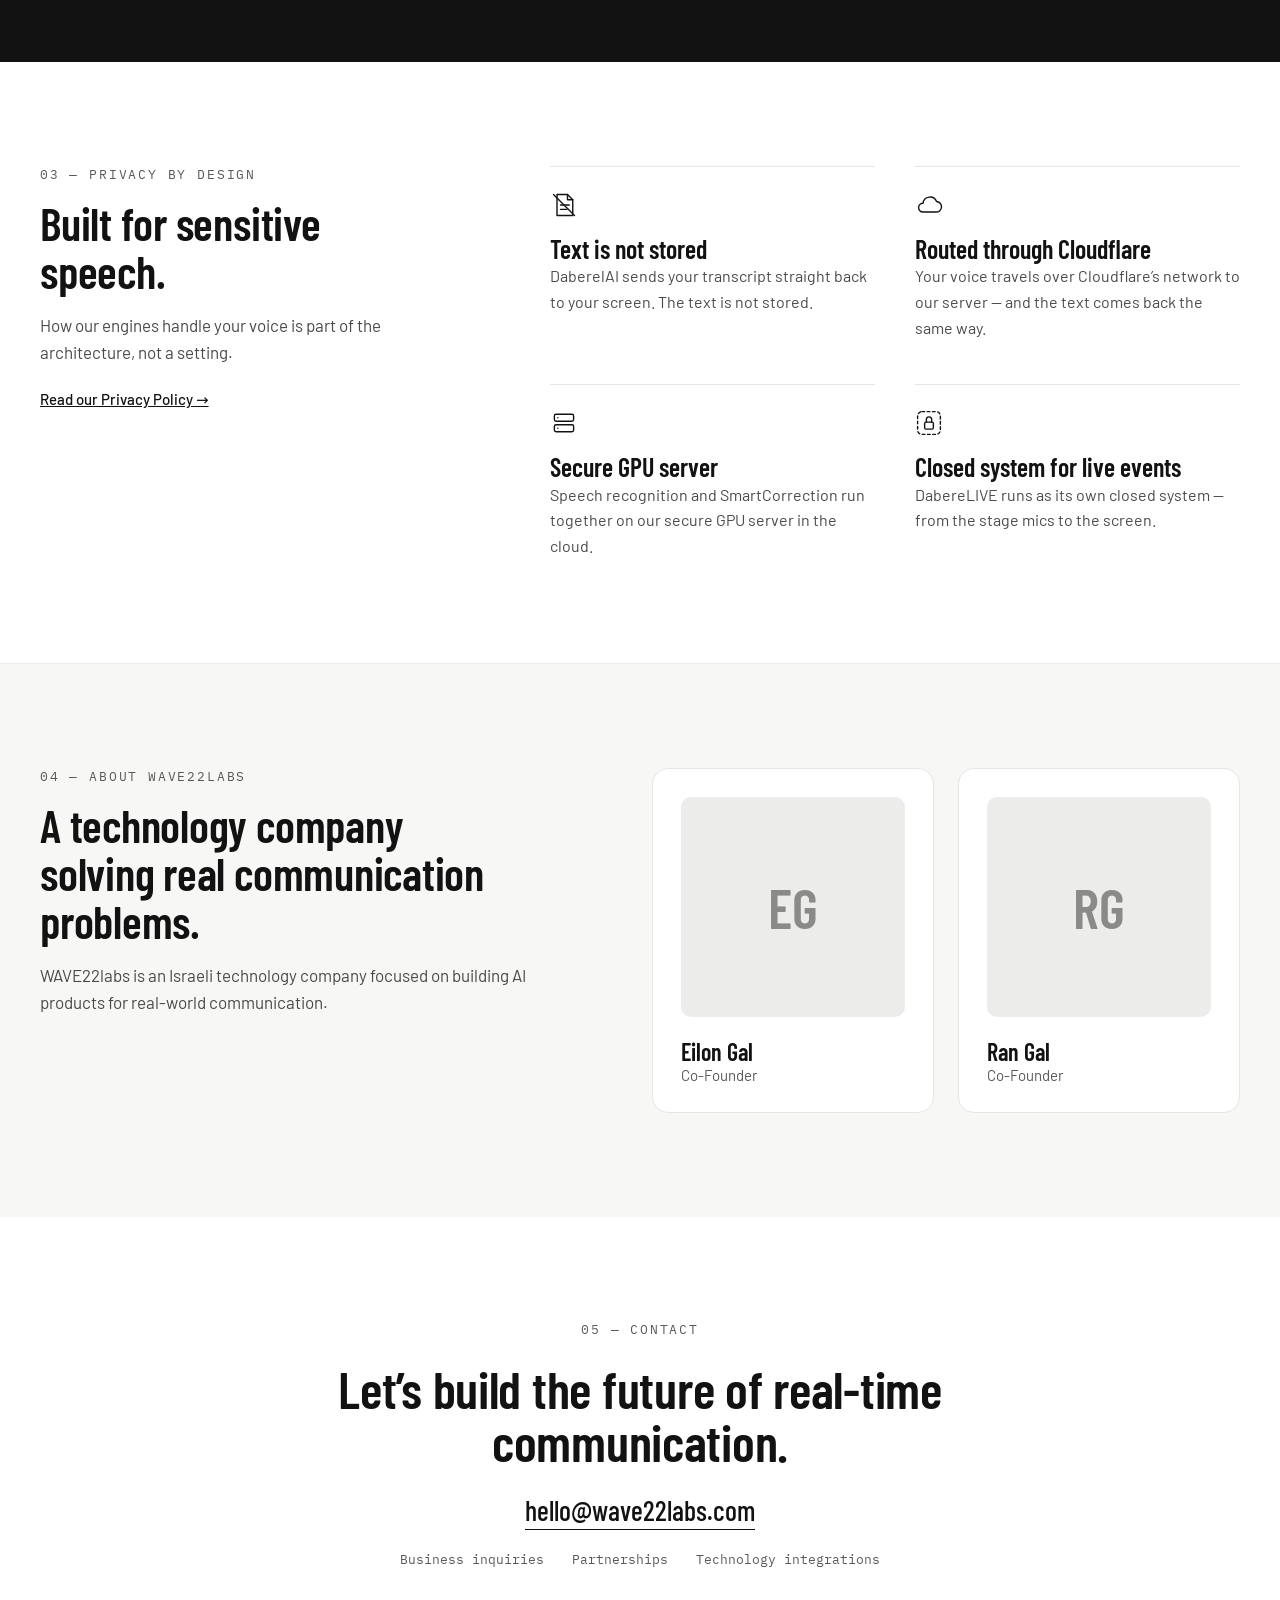
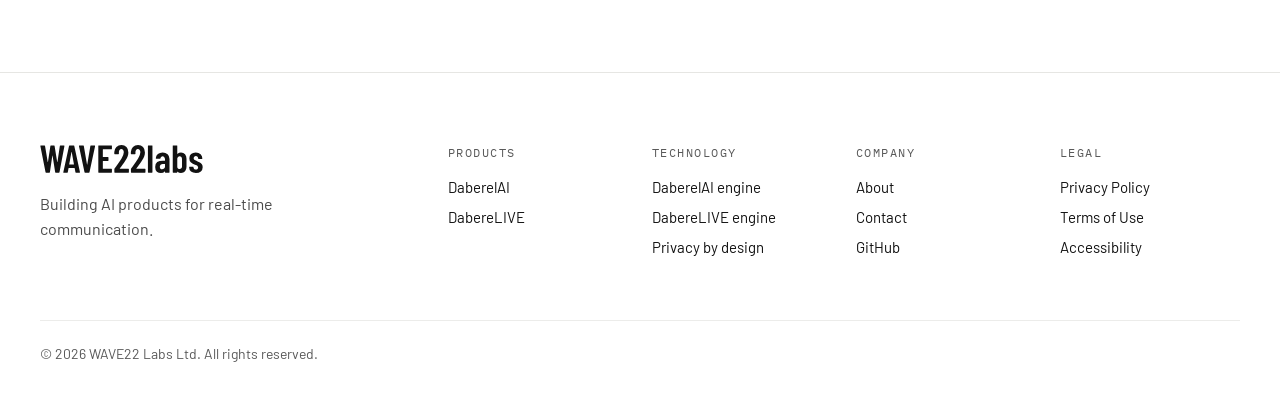
==== commit 9f391ca7: "Restore the original approved W22 icon at every size Favicon is now the original W22 vector (SVG, in" ====
--- a/index.html
+++ b/index.html
@@ -14,10 +14,9 @@
 <meta property="og:image" content="https://wave22labs.com/assets/brand/og.png">
 <meta name="twitter:card" content="summary_large_image">
 <meta name="theme-color" content="#ffffff">
-<link rel="icon" href="/favicon.ico?v=3" sizes="16x16 32x32 48x48">
-<link rel="icon" href="/assets/brand/favicon-32.png?v=3" type="image/png" sizes="32x32">
-<link rel="icon" href="/assets/brand/favicon-16.png?v=3" type="image/png" sizes="16x16">
-<link rel="apple-touch-icon" href="/assets/brand/apple-touch-icon.png?v=2">
+<link rel="icon" href="/favicon.ico?v=4" sizes="32x32">
+<link rel="icon" href="/assets/brand/favicon.svg?v=4" type="image/svg+xml">
+<link rel="apple-touch-icon" href="/assets/brand/apple-touch-icon.png?v=4">
 <link rel="preconnect" href="https://fonts.googleapis.com"><link rel="preconnect" href="https://fonts.gstatic.com" crossorigin><link rel="stylesheet" href="https://fonts.googleapis.com/css2?family=Barlow+Condensed:wght@400;500;600;700&amp;family=Barlow:wght@400;500&amp;family=IBM+Plex+Mono:wght@400;500;600&amp;family=Heebo:wght@400;500;600;700&amp;display=swap">
 <link rel="stylesheet" href="/assets/site.css?v=2">
 
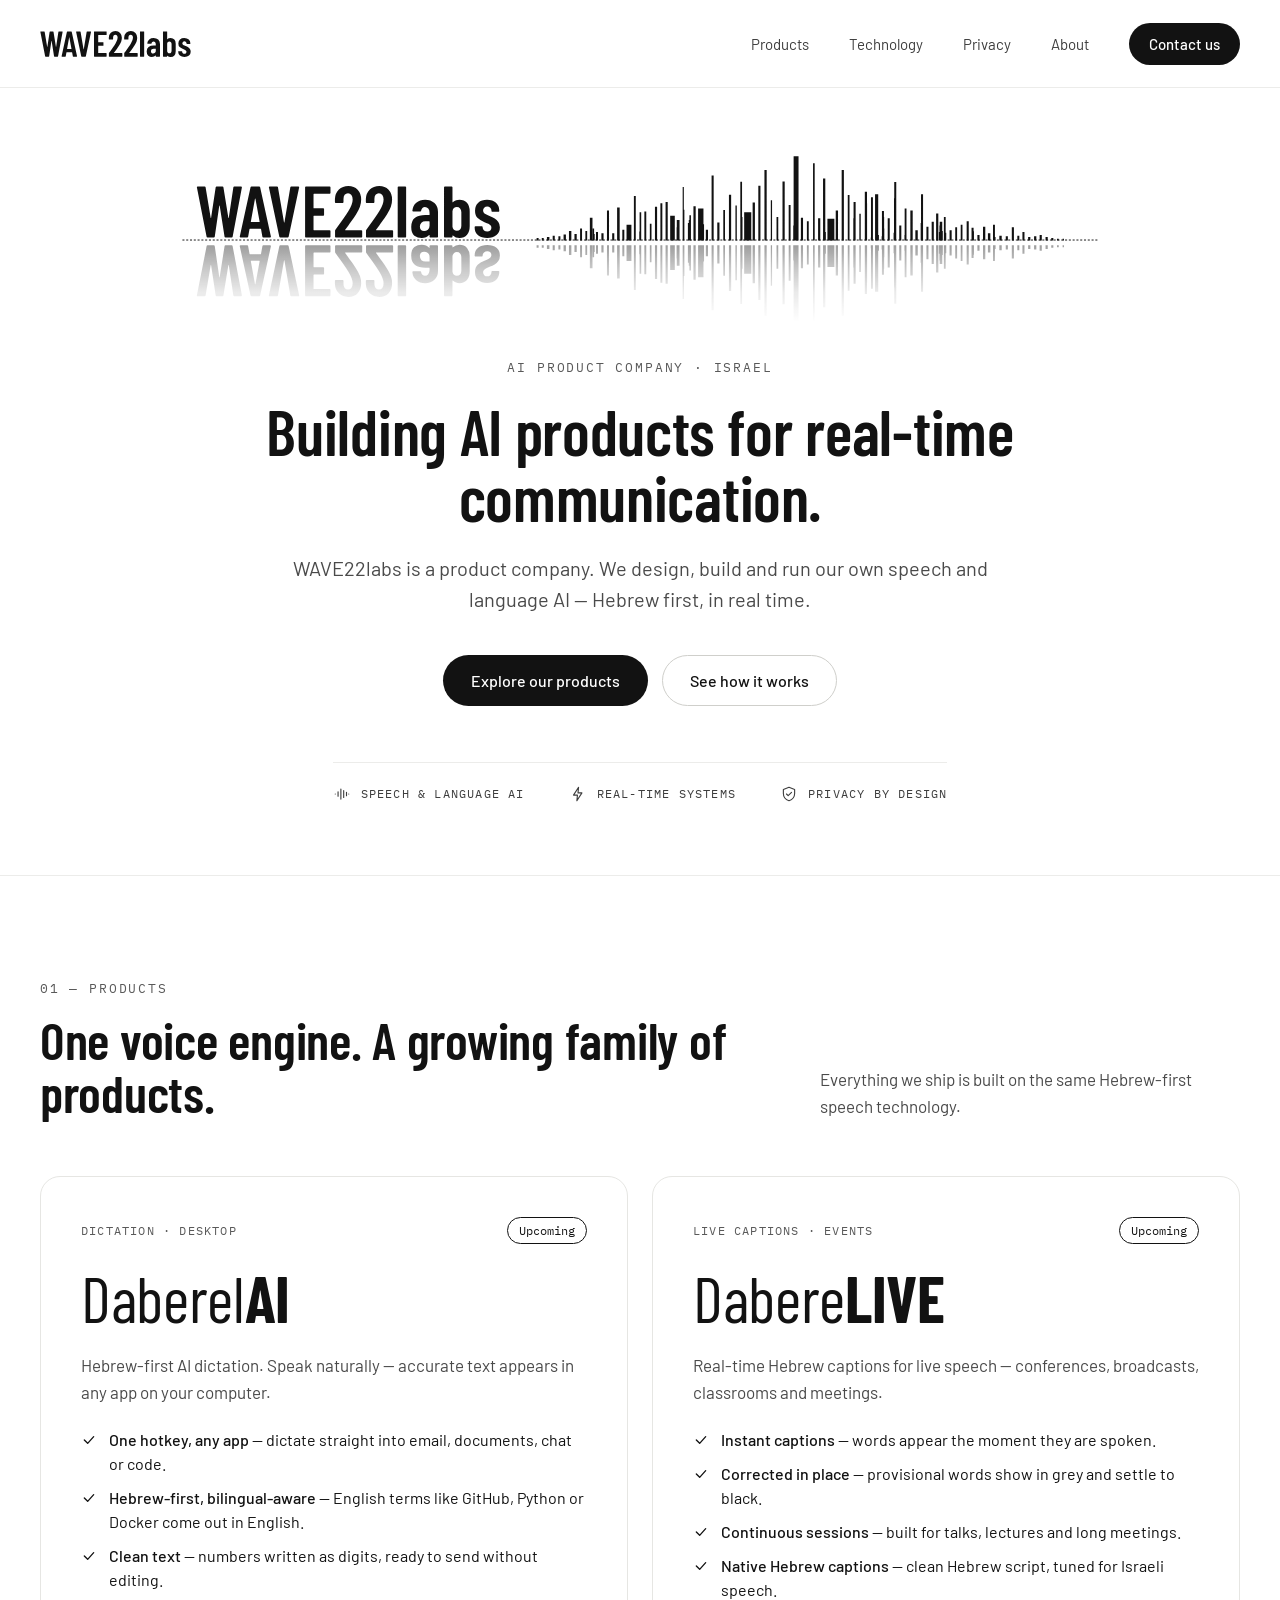
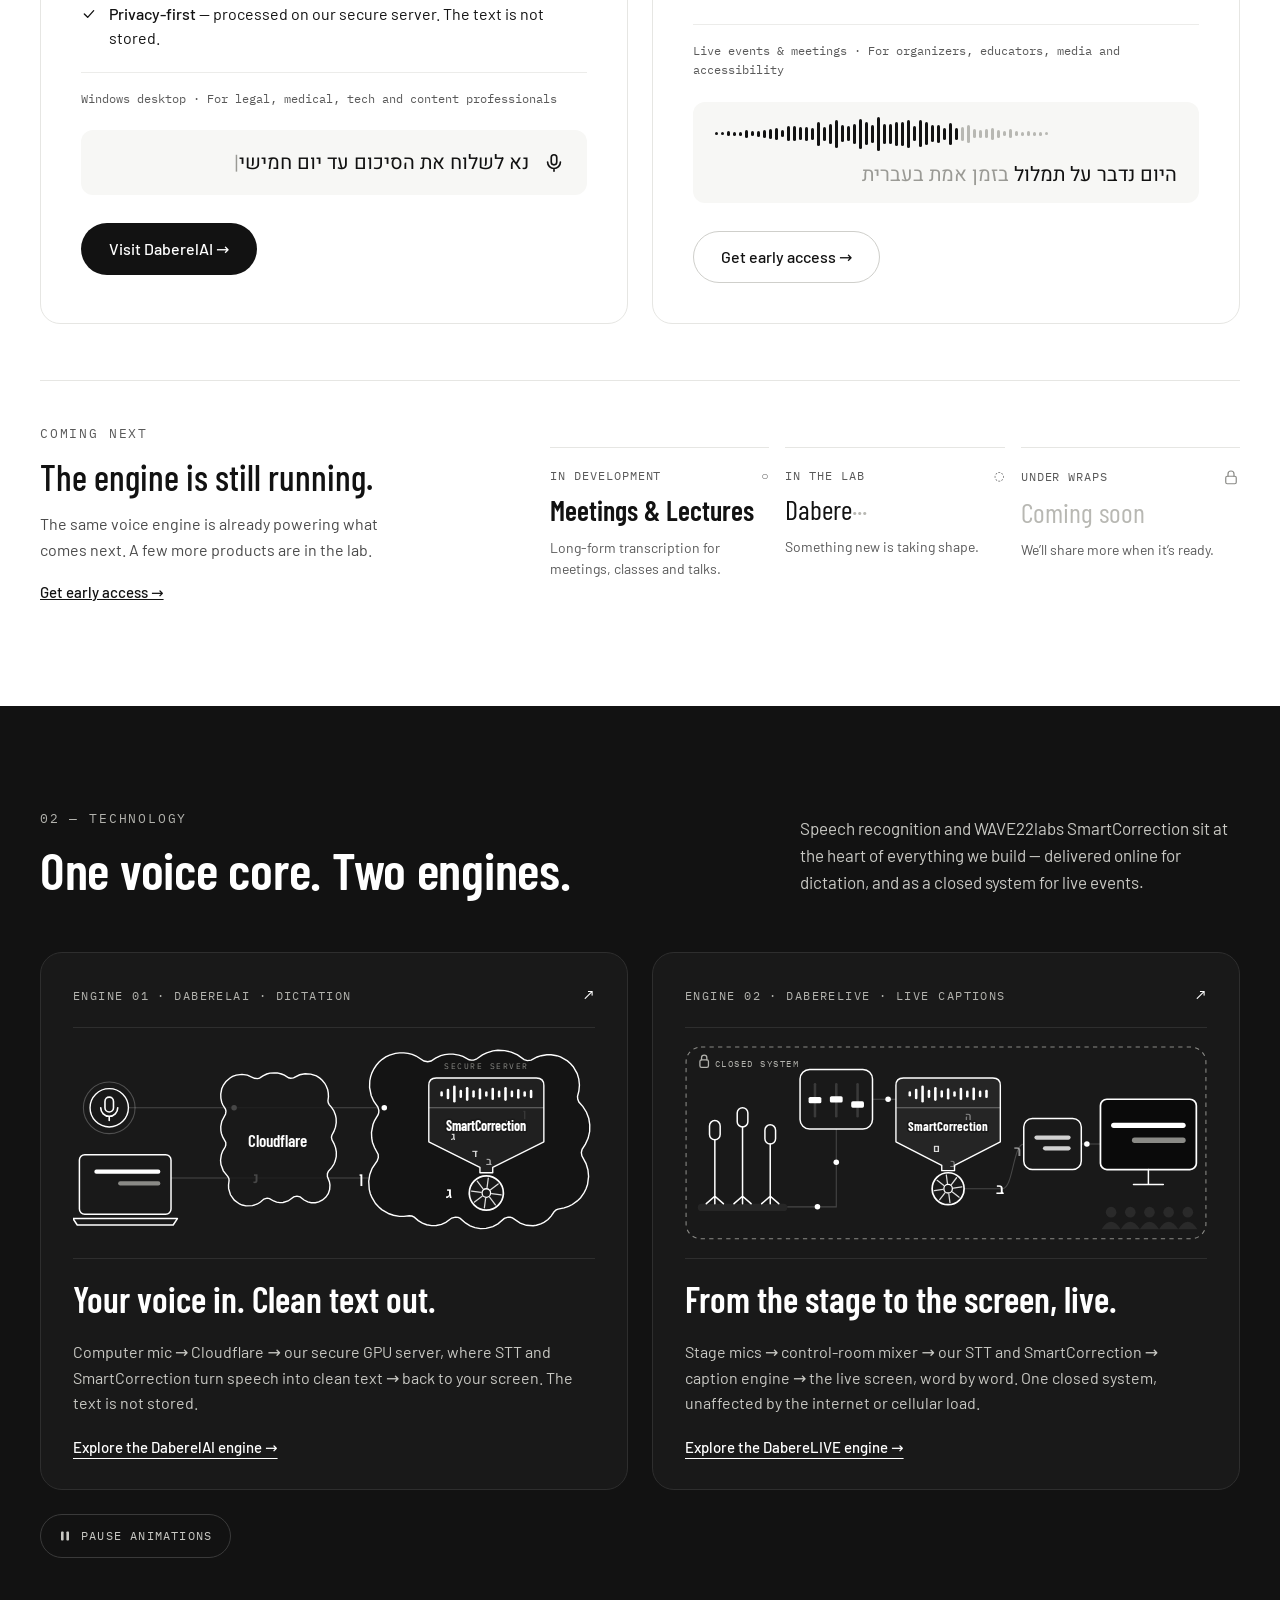
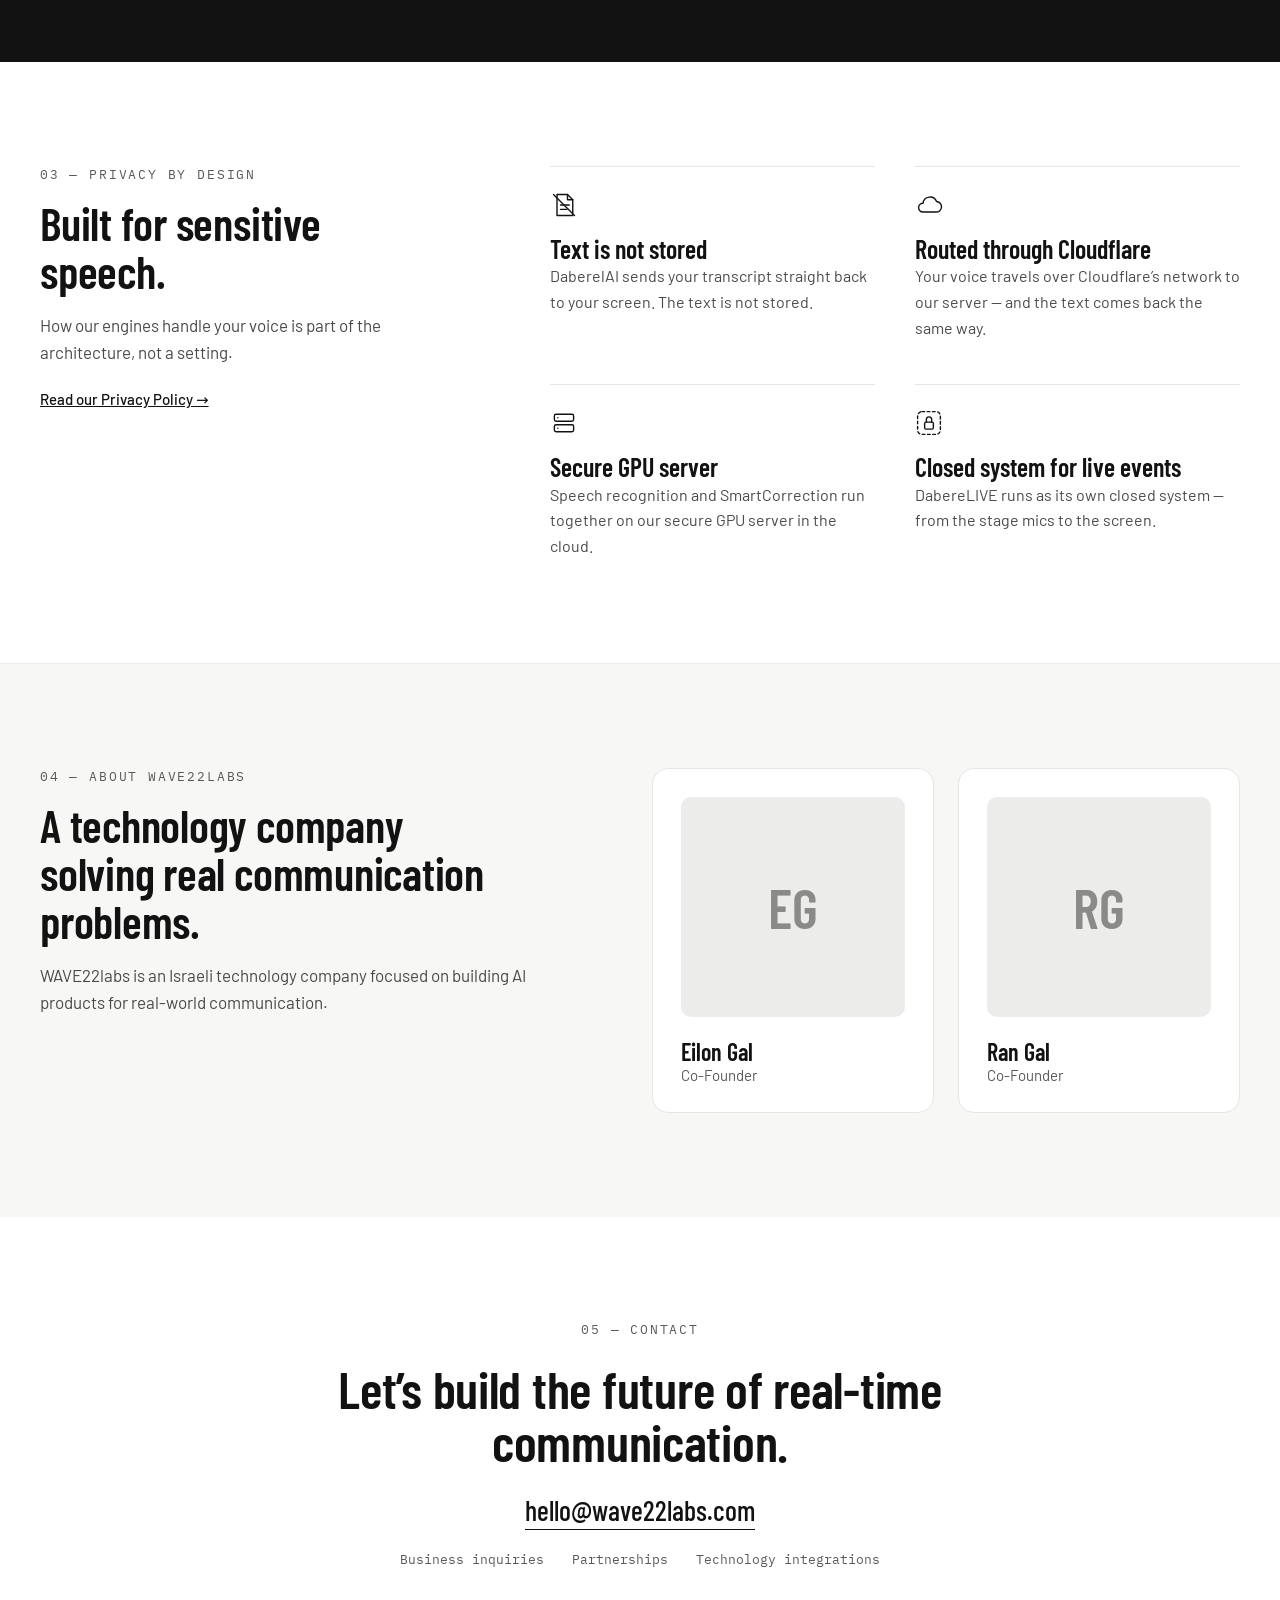
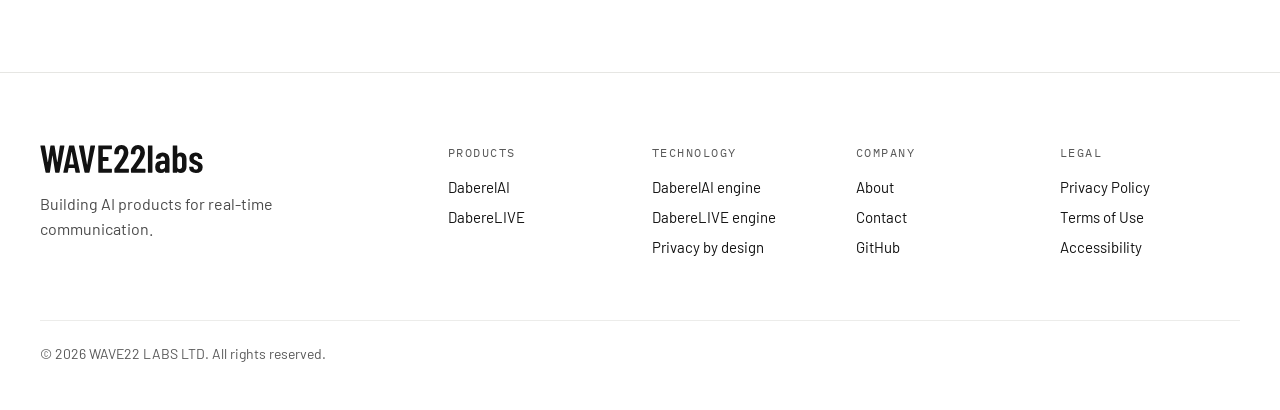
==== commit cd7c8bf7: "site: use registrar legal name WAVE22 LABS LTD (footer, schema.org, privacy, terms)" ====
--- a/index.html
+++ b/index.html
@@ -20,7 +20,7 @@
 <link rel="preconnect" href="https://fonts.googleapis.com"><link rel="preconnect" href="https://fonts.gstatic.com" crossorigin><link rel="stylesheet" href="https://fonts.googleapis.com/css2?family=Barlow+Condensed:wght@400;500;600;700&amp;family=Barlow:wght@400;500&amp;family=IBM+Plex+Mono:wght@400;500;600&amp;family=Heebo:wght@400;500;600;700&amp;display=swap">
 <link rel="stylesheet" href="/assets/site.css?v=2">
 
-<script type="application/ld+json">{"@context": "https://schema.org", "@type": "Organization", "name": "WAVE22 Labs Ltd.", "alternateName": "WAVE22labs", "url": "https://wave22labs.com", "logo": "https://wave22labs.com/assets/brand/wave22labs-logo-ink.png", "email": "hello@wave22labs.com", "brand": [{"@type": "Brand", "name": "DaberelAI"}, {"@type": "Brand", "name": "DabereLIVE"}]}</script>
+<script type="application/ld+json">{"@context": "https://schema.org", "@type": "Organization", "name": "WAVE22 LABS LTD.", "alternateName": "WAVE22labs", "url": "https://wave22labs.com", "logo": "https://wave22labs.com/assets/brand/wave22labs-logo-ink.png", "email": "hello@wave22labs.com", "brand": [{"@type": "Brand", "name": "DaberelAI"}, {"@type": "Brand", "name": "DabereLIVE"}]}</script>
 </head>
 <body>
 <a class="skip" href="#main">Skip to content</a>
@@ -191,7 +191,7 @@
 <div class="ftr__col"><div class="ftr__lab">Company</div><a href="/#about">About</a><a href="/#contact">Contact</a><a href="https://github.com/DABERELAI">GitHub</a></div>
 <div class="ftr__col"><div class="ftr__lab">Legal</div><a href="/privacy">Privacy Policy</a><a href="/terms">Terms of Use</a><a href="/accessibility">Accessibility</a></div>
 </div>
-<div class="ftr__base"><span>© 2026 WAVE22 Labs Ltd. All rights reserved.</span></div>
+<div class="ftr__base"><span>© 2026 WAVE22 LABS LTD. All rights reserved.</span></div>
 </div></footer>
 <script src="/assets/site.js?v=2" defer></script>
 </body>
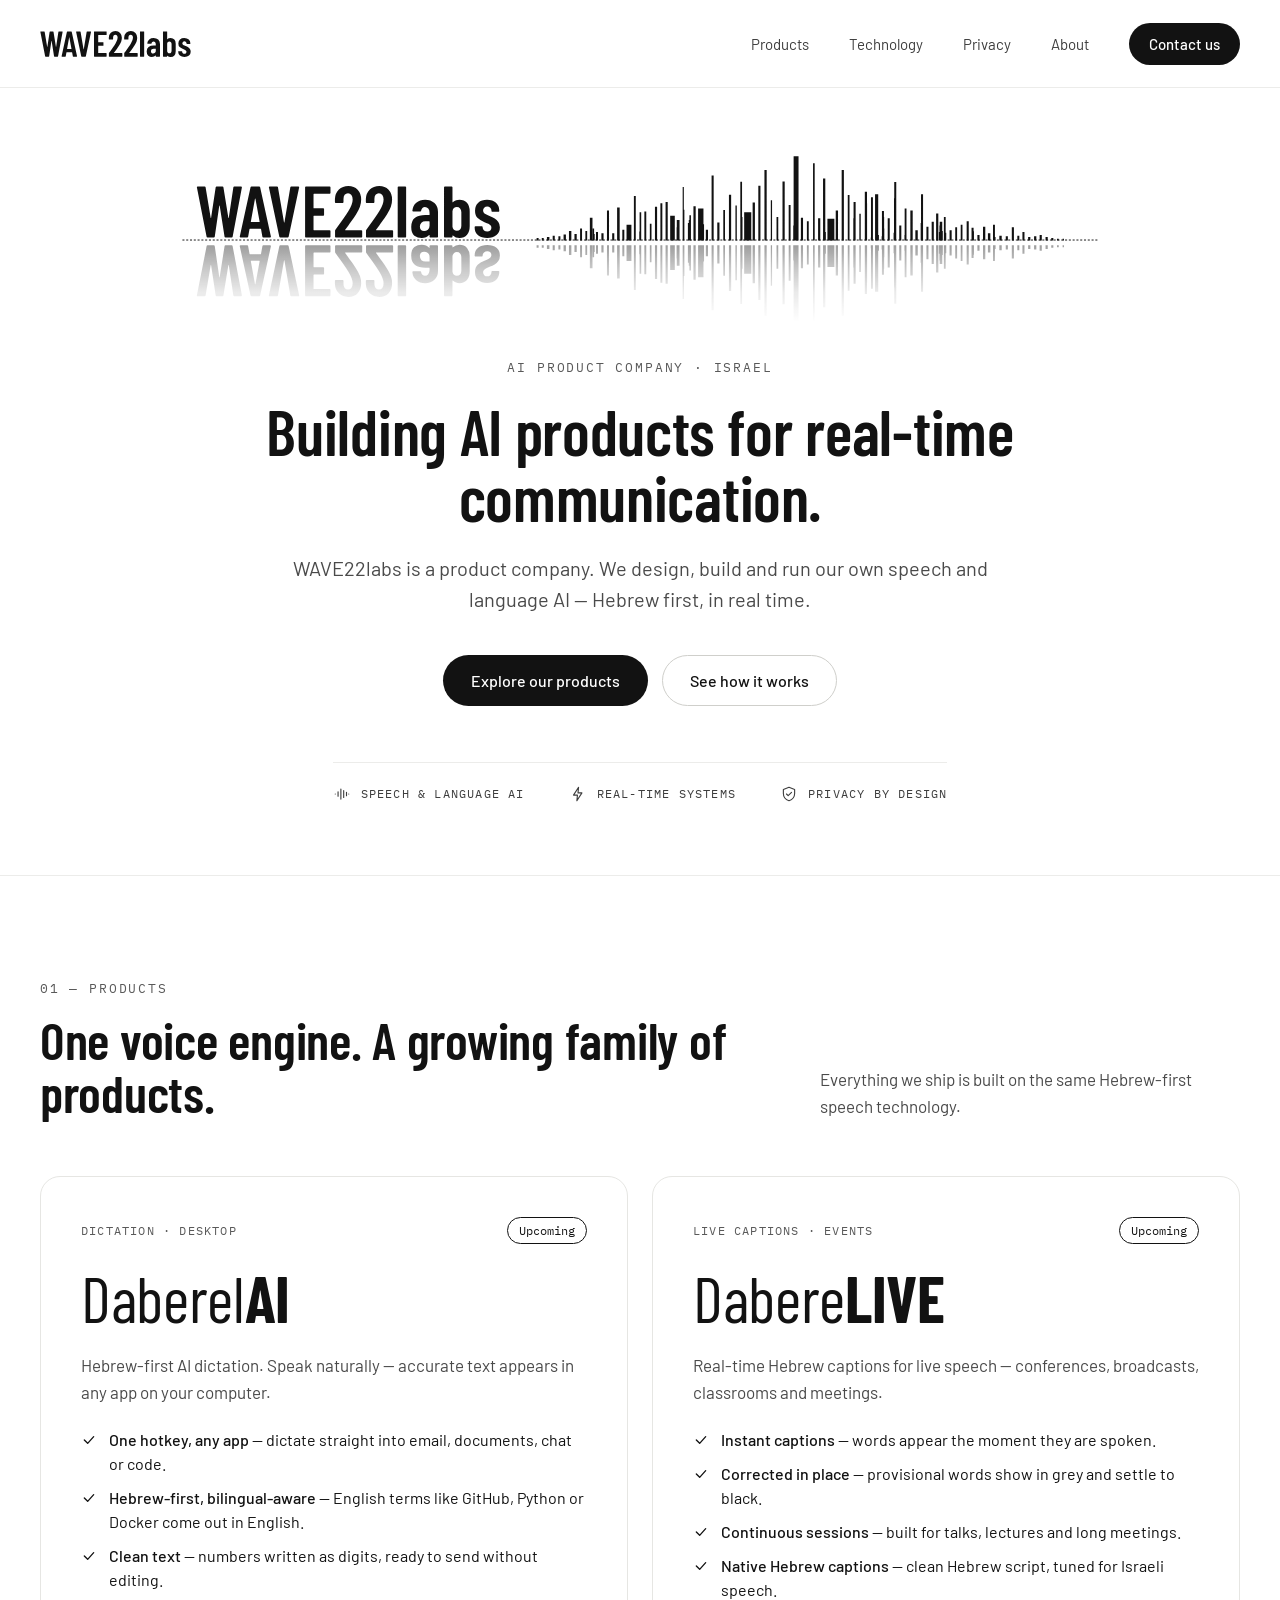
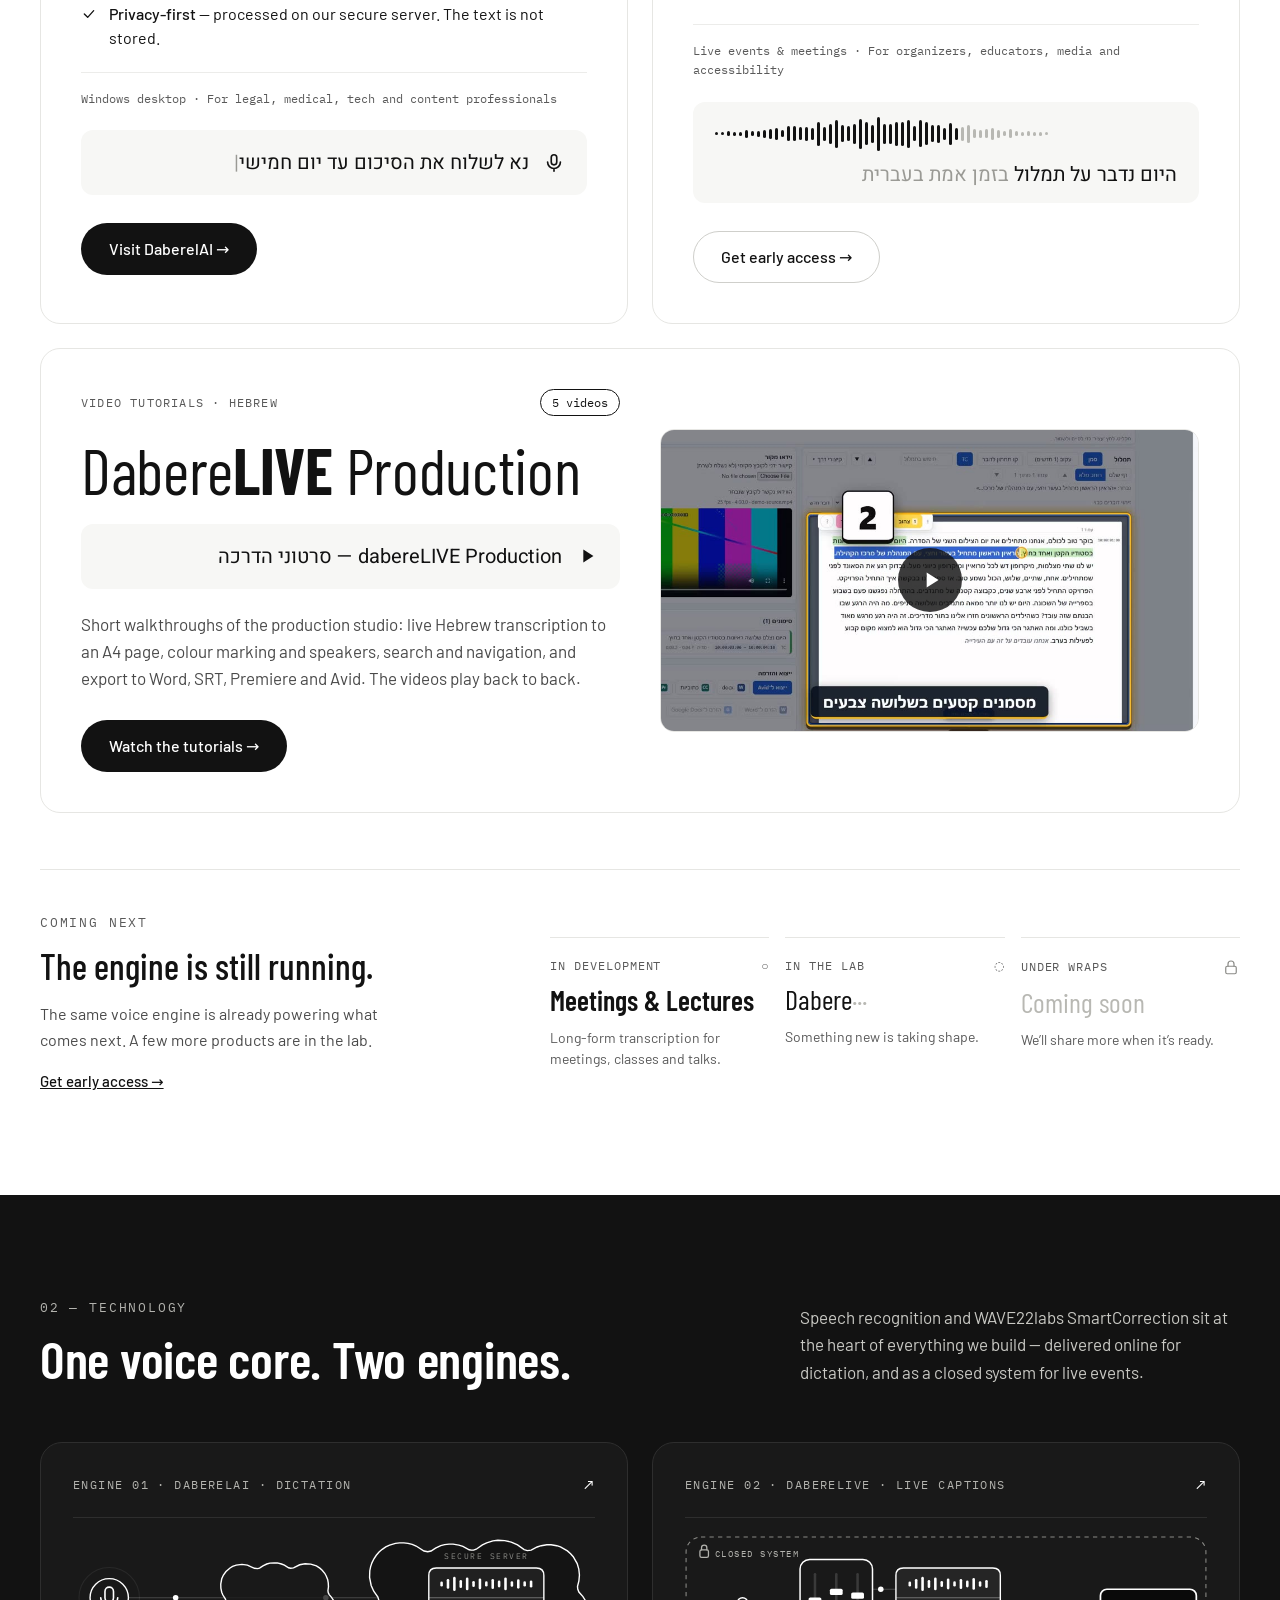
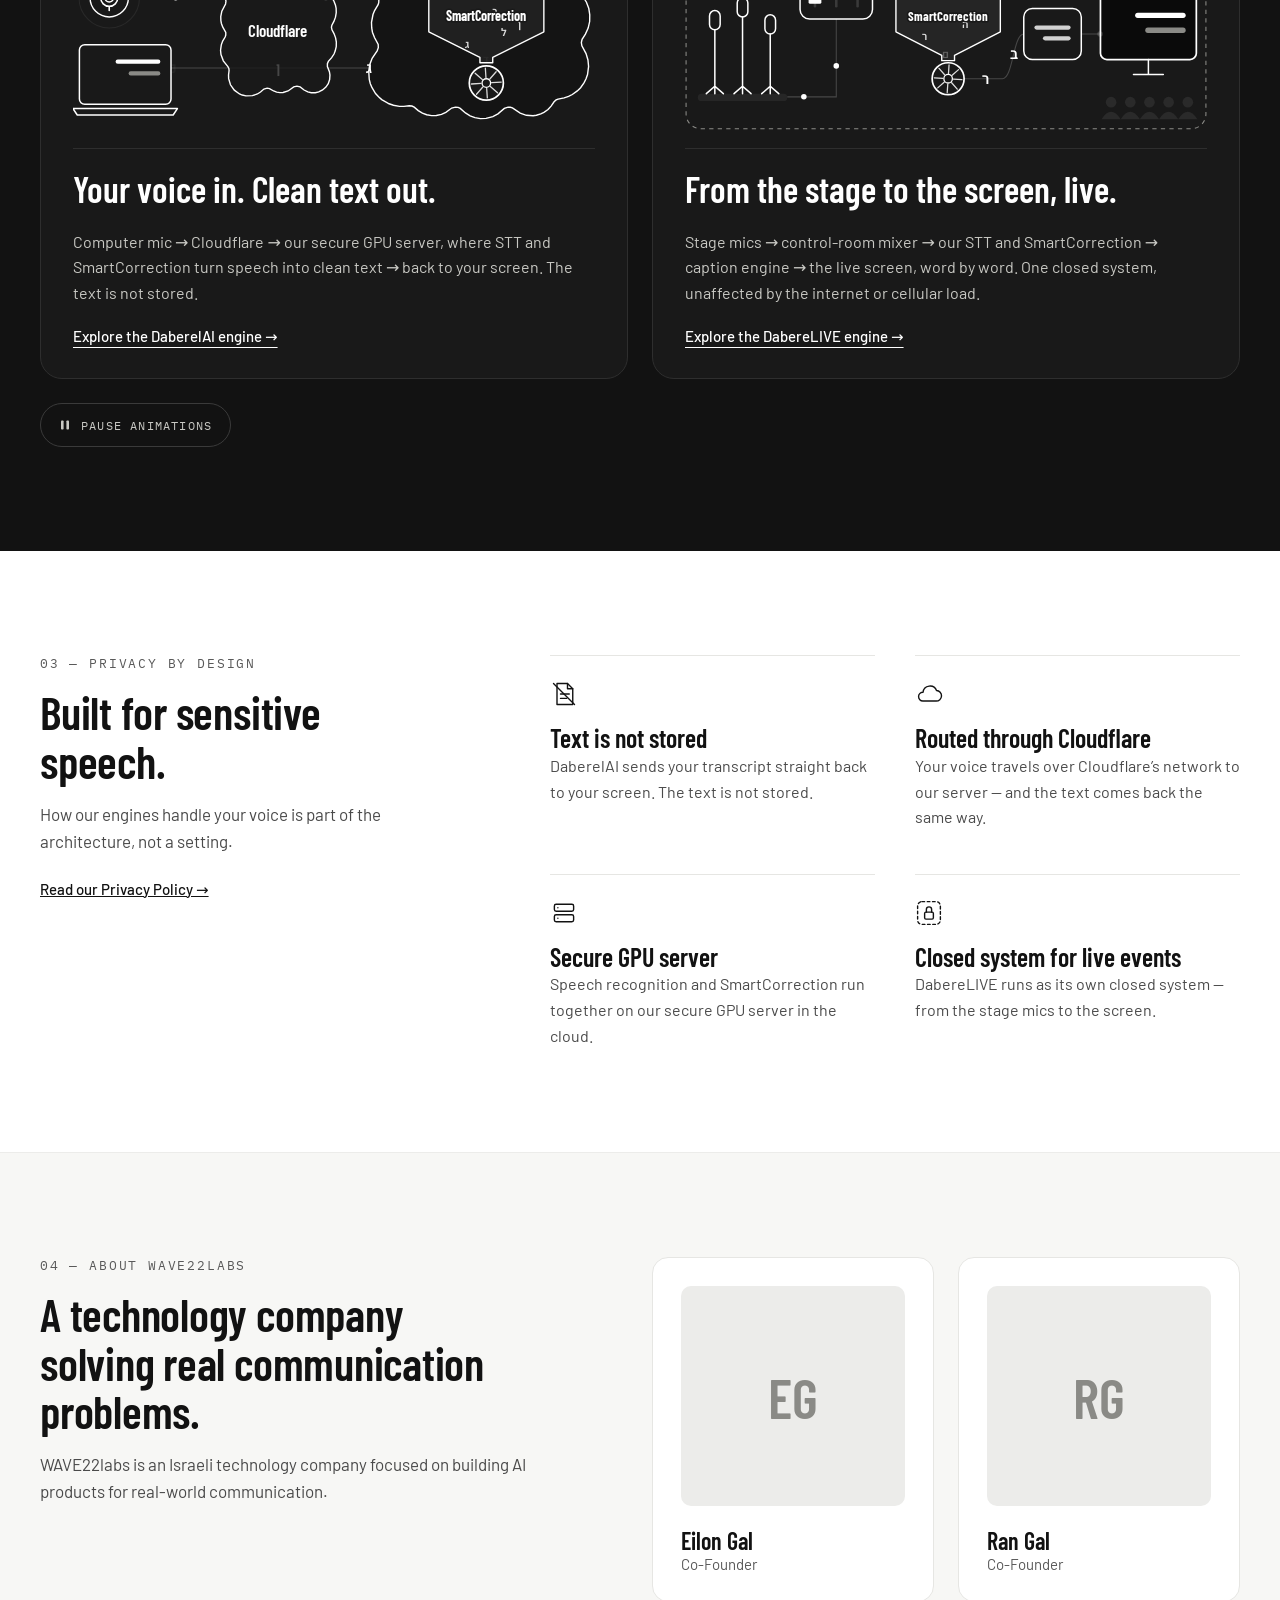
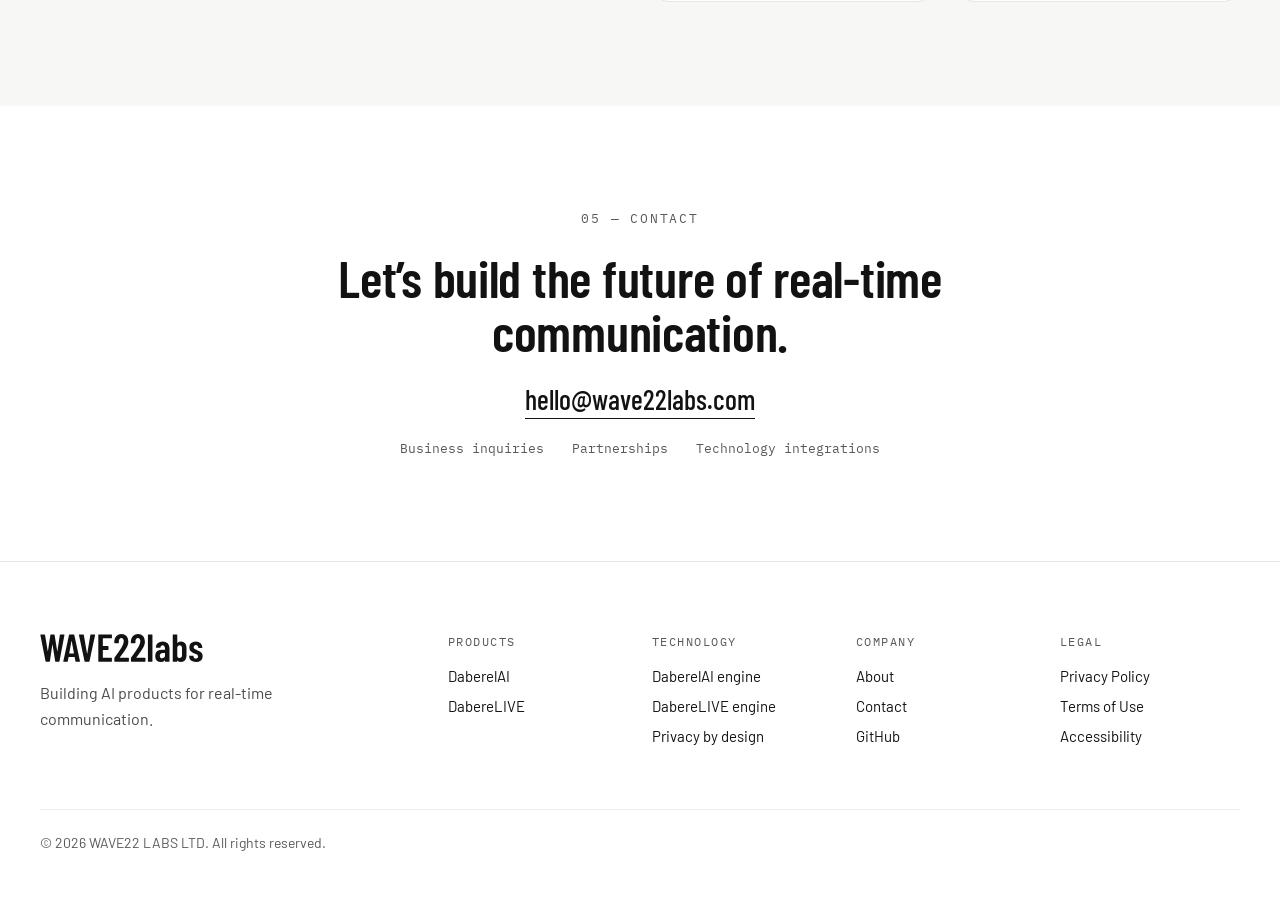
==== commit d8008831: "Add dabereLIVE Production tutorials card to the products gallery A wide card under the two product c" ====
--- a/index.html
+++ b/index.html
@@ -18,7 +18,7 @@
 <link rel="icon" href="/assets/brand/favicon.svg?v=4" type="image/svg+xml">
 <link rel="apple-touch-icon" href="/assets/brand/apple-touch-icon.png?v=4">
 <link rel="preconnect" href="https://fonts.googleapis.com"><link rel="preconnect" href="https://fonts.gstatic.com" crossorigin><link rel="stylesheet" href="https://fonts.googleapis.com/css2?family=Barlow+Condensed:wght@400;500;600;700&amp;family=Barlow:wght@400;500&amp;family=IBM+Plex+Mono:wght@400;500;600&amp;family=Heebo:wght@400;500;600;700&amp;display=swap">
-<link rel="stylesheet" href="/assets/site.css?v=2">
+<link rel="stylesheet" href="/assets/site.css?v=3">
 
 <script type="application/ld+json">{"@context": "https://schema.org", "@type": "Organization", "name": "WAVE22 LABS LTD.", "alternateName": "WAVE22labs", "url": "https://wave22labs.com", "logo": "https://wave22labs.com/assets/brand/wave22labs-logo-ink.png", "email": "hello@wave22labs.com", "brand": [{"@type": "Brand", "name": "DaberelAI"}, {"@type": "Brand", "name": "DabereLIVE"}]}</script>
 </head>
@@ -63,6 +63,16 @@
 <div class="pmeta">Live events &amp; meetings · For organizers, educators, media and accessibility</div>
 <div class="demo demo--live"><div class="bars" aria-hidden="true"><i style="height:3px;background:#121212"></i><i style="height:3px;background:#121212"></i><i style="height:5px;background:#121212"></i><i style="height:4px;background:#121212"></i><i style="height:4px;background:#121212"></i><i style="height:8px;background:#121212"></i><i style="height:5px;background:#121212"></i><i style="height:6px;background:#121212"></i><i style="height:8px;background:#121212"></i><i style="height:10px;background:#121212"></i><i style="height:12px;background:#121212"></i><i style="height:7px;background:#121212"></i><i style="height:15px;background:#121212"></i><i style="height:15px;background:#121212"></i><i style="height:13px;background:#121212"></i><i style="height:14px;background:#121212"></i><i style="height:12px;background:#121212"></i><i style="height:24px;background:#121212"></i><i style="height:14px;background:#121212"></i><i style="height:20px;background:#121212"></i><i style="height:28px;background:#121212"></i><i style="height:17px;background:#121212"></i><i style="height:15px;background:#121212"></i><i style="height:20px;background:#121212"></i><i style="height:30px;background:#121212"></i><i style="height:23px;background:#121212"></i><i style="height:18px;background:#121212"></i><i style="height:34px;background:#121212"></i><i style="height:20px;background:#121212"></i><i style="height:20px;background:#121212"></i><i style="height:24px;background:#121212"></i><i style="height:24px;background:#121212"></i><i style="height:28px;background:#121212"></i><i style="height:15px;background:#121212"></i><i style="height:27px;background:#121212"></i><i style="height:23px;background:#121212"></i><i style="height:17px;background:#121212"></i><i style="height:18px;background:#121212"></i><i style="height:12px;background:#121212"></i><i style="height:22px;background:#121212"></i><i style="height:12px;background:#121212"></i><i style="height:14px;background:#b8b8b3"></i><i style="height:18px;background:#b8b8b3"></i><i style="height:9px;background:#b8b8b3"></i><i style="height:8px;background:#b8b8b3"></i><i style="height:9px;background:#b8b8b3"></i><i style="height:12px;background:#b8b8b3"></i><i style="height:8px;background:#b8b8b3"></i><i style="height:5px;background:#b8b8b3"></i><i style="height:9px;background:#b8b8b3"></i><i style="height:5px;background:#b8b8b3"></i><i style="height:4px;background:#b8b8b3"></i><i style="height:5px;background:#b8b8b3"></i><i style="height:4px;background:#b8b8b3"></i><i style="height:4px;background:#b8b8b3"></i><i style="height:3px;background:#b8b8b3"></i></div><div dir="rtl" lang="he" style="text-align:right">היום נדבר על תמלול <span class="grey">בזמן אמת בעברית</span></div></div>
 <a class="btn btn--line" href="#contact">Get early access →</a>
+</article>
+<article class="pcard pcard--wide" id="dabere-live-tutorials">
+<div class="pcard__body">
+<div class="pcard__top"><span class="tag">Video tutorials · Hebrew</span><span class="pill pill--line">5 videos</span></div>
+<h3>Dabere<b>LIVE</b> Production</h3>
+<div class="demo" dir="rtl" lang="he"><svg width="22" height="22" viewBox="0 0 24 24" fill="currentColor" aria-hidden="true" style="flex-shrink:0"><path d="M8 5v14l11-7z"/></svg><span>dabereLIVE Production — סרטוני הדרכה</span></div>
+<p class="lead">Short walkthroughs of the production studio: live Hebrew transcription to an A4 page, colour marking and speakers, search and navigation, and export to Word, SRT, Premiere and Avid. The videos play back to back.</p>
+<a class="btn btn--dark" href="https://dabrelive-tutorials.pages.dev/" target="_blank" rel="noopener">Watch the tutorials →</a>
+</div>
+<a class="pcard__media" href="https://dabrelive-tutorials.pages.dev/" target="_blank" rel="noopener" aria-label="Watch the dabereLIVE Production tutorials"><img src="/assets/dabere-live-tutorials.jpg" alt="dabereLIVE Production studio: a Hebrew transcript on an A4 page with colour-marked passages" width="960" height="540" loading="lazy"><span class="pcard__play" aria-hidden="true"><svg width="26" height="26" viewBox="0 0 24 24" fill="#fff"><path d="M8 5v14l11-7z"/></svg></span></a>
 </article>
 </div>
 <div class="next">
--- a/assets/site.css
+++ b/assets/site.css
@@ -78,6 +78,13 @@
 .bars i{display:block;width:3px;border-radius:2px;flex-shrink:0}
 .grey{color:#9a9a95}
 .pcard .btn{align-self:flex-start;margin-top:6px}
+.pcard--wide{grid-column:1 / -1;display:grid;grid-template-columns:minmax(0,1fr) minmax(0,1fr);gap:40px;align-items:center}
+.pcard__body{display:flex;flex-direction:column;gap:22px;min-width:0}
+.pcard__media{position:relative;display:block;border-radius:14px;overflow:hidden;border:1px solid var(--line);background:#000;aspect-ratio:16 / 9}
+.pcard__media img{display:block;width:100%;height:100%;object-fit:cover;transition:transform .3s ease}
+.pcard__media:hover img{transform:scale(1.02)}
+.pcard__play{position:absolute;left:50%;top:50%;width:64px;height:64px;margin:-32px 0 0 -32px;border-radius:50%;background:rgba(18,18,18,.82);display:grid;place-items:center}
+.pcard__play svg{margin-left:3px}
 .next{border-top:1px solid var(--line);margin-top:56px;padding-top:44px;display:grid;grid-template-columns:repeat(12,minmax(0,1fr));column-gap:24px;align-items:center}
 .next__intro{grid-column:span 4;display:flex;flex-direction:column;gap:16px}
 .next__intro h3{margin:0;font-family:"Barlow Condensed",sans-serif;font-weight:500;font-size:36px;line-height:1.05}
@@ -219,6 +226,8 @@
   .demo{font-size:16px;padding:14px 16px;gap:10px}
   .demo--live div[lang]{font-size:17px}
   .pcard .btn{align-self:stretch}
+  .pcard--wide{grid-template-columns:minmax(0,1fr);gap:18px}
+  .pcard__body{gap:18px}
   .next{margin-top:28px;padding-top:28px}
   .next__intro h3{font-size:32px}
   .next__items{grid-template-columns:minmax(0,1fr);gap:18px;margin-top:20px}
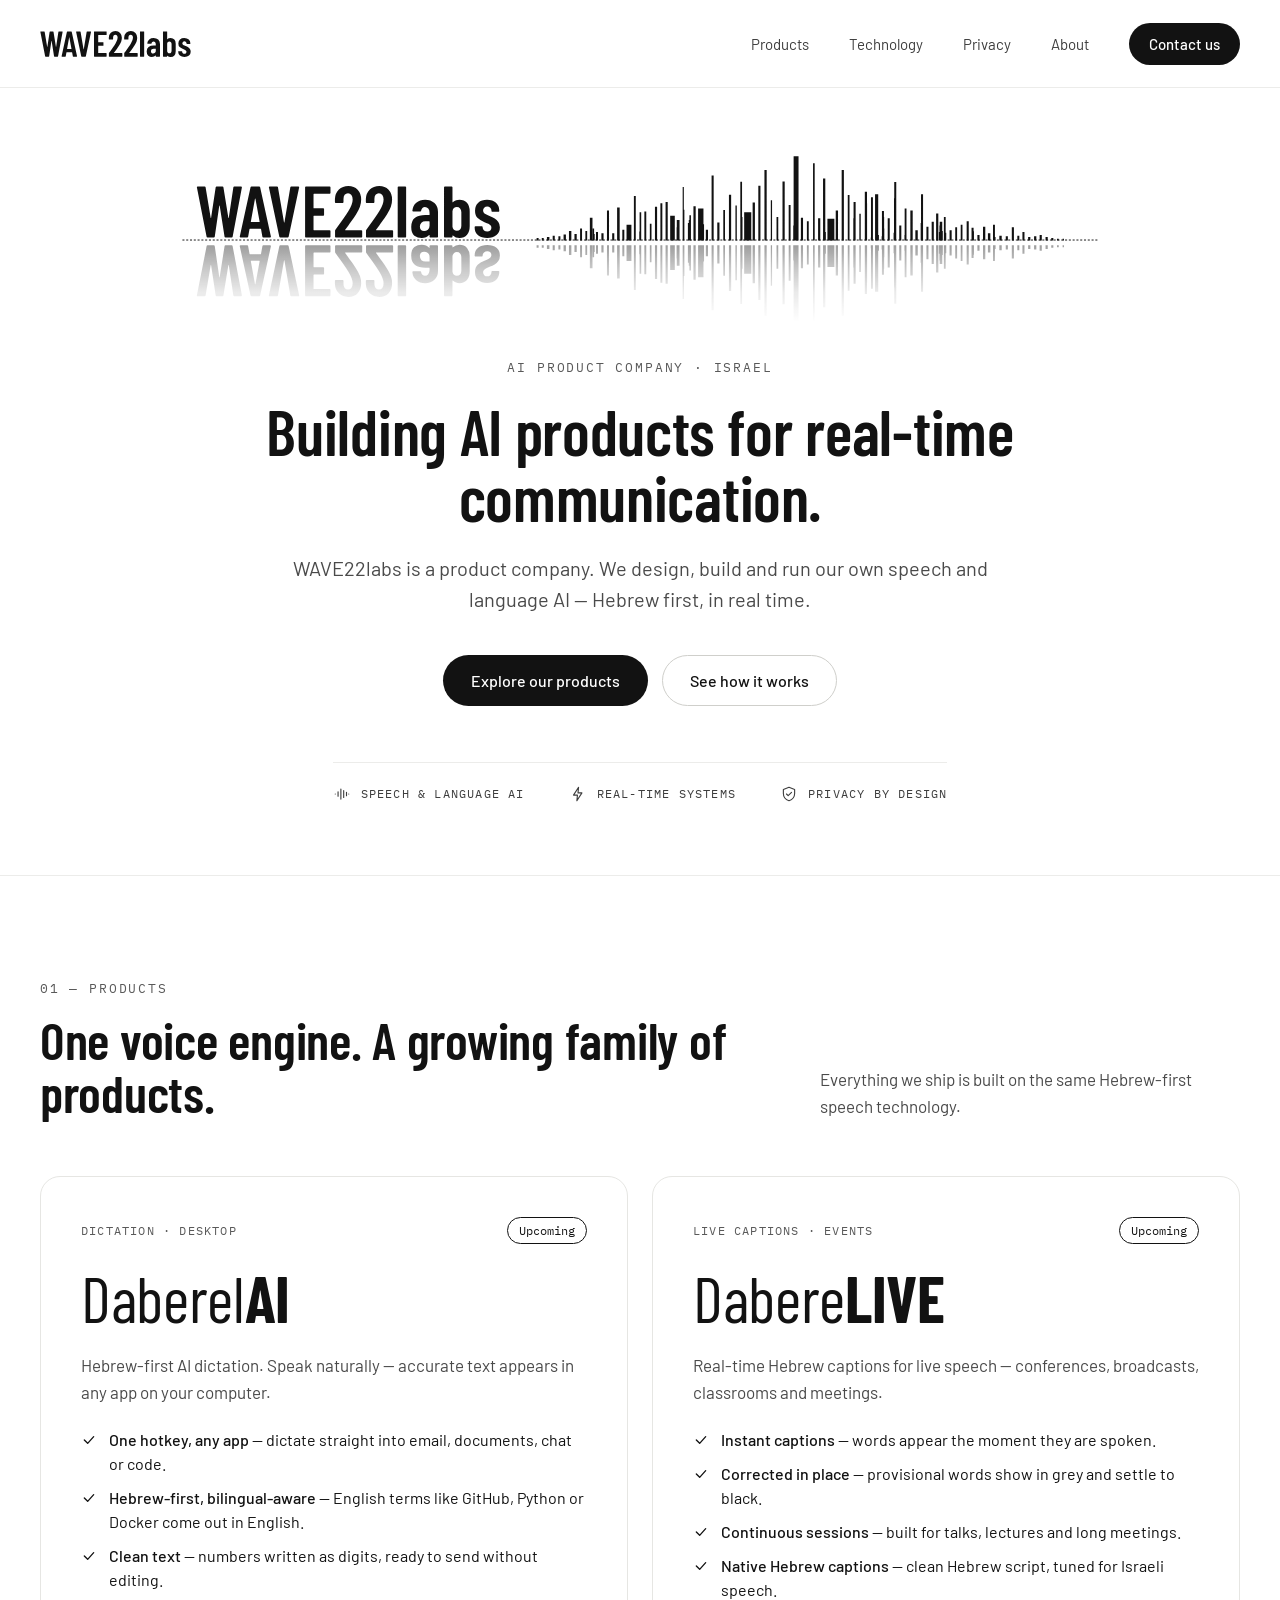
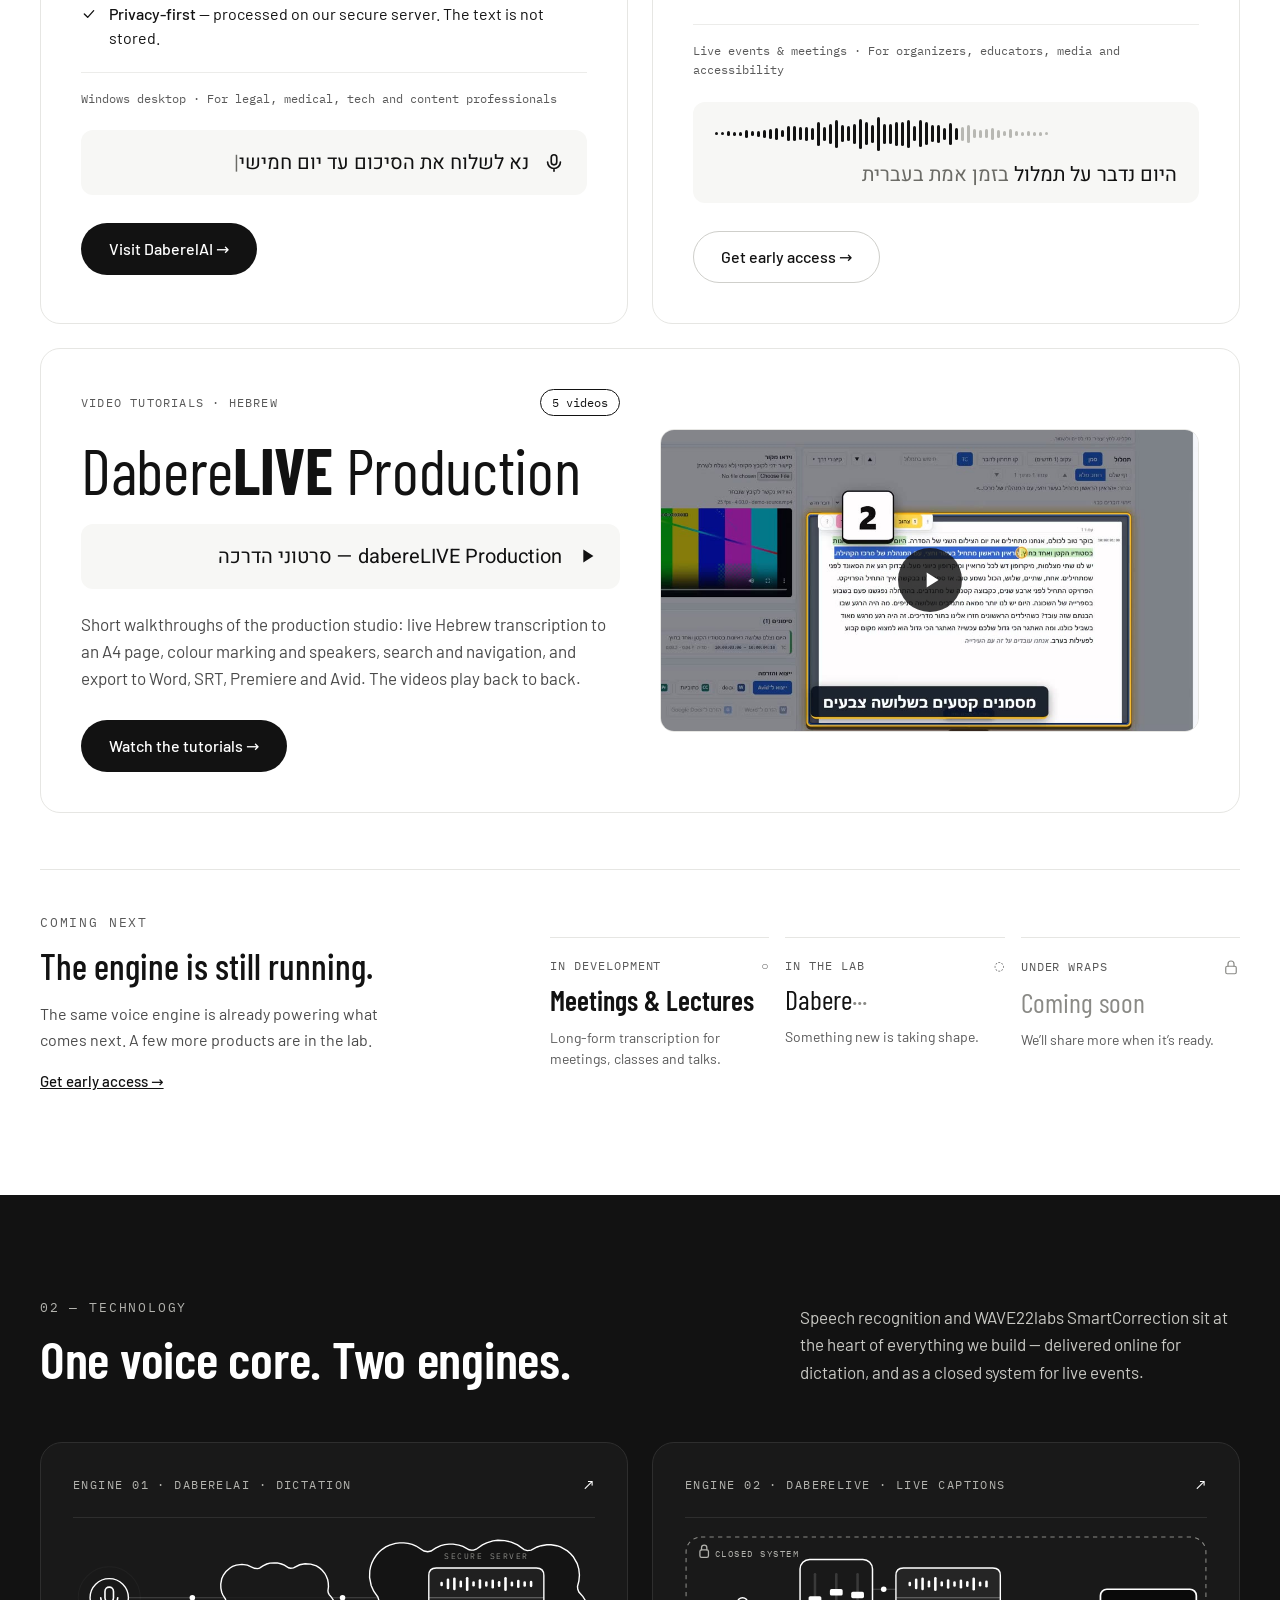
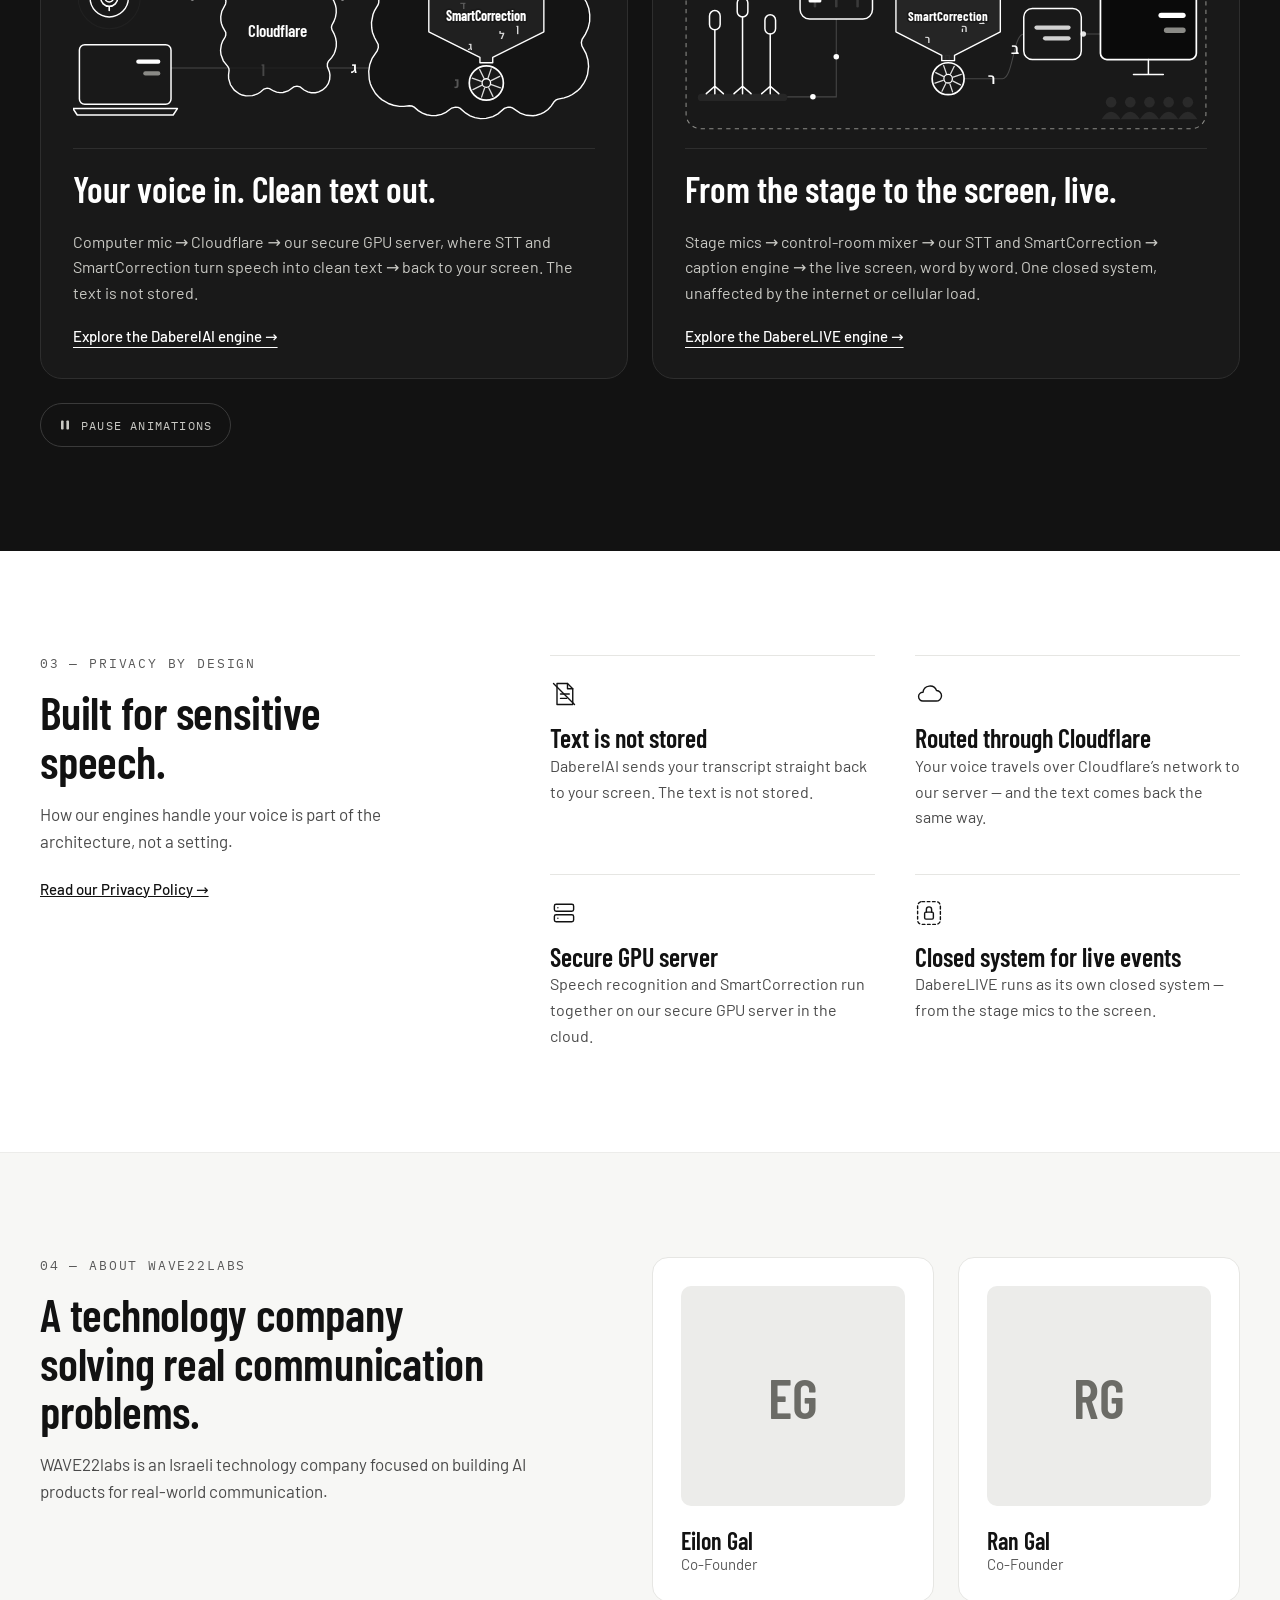
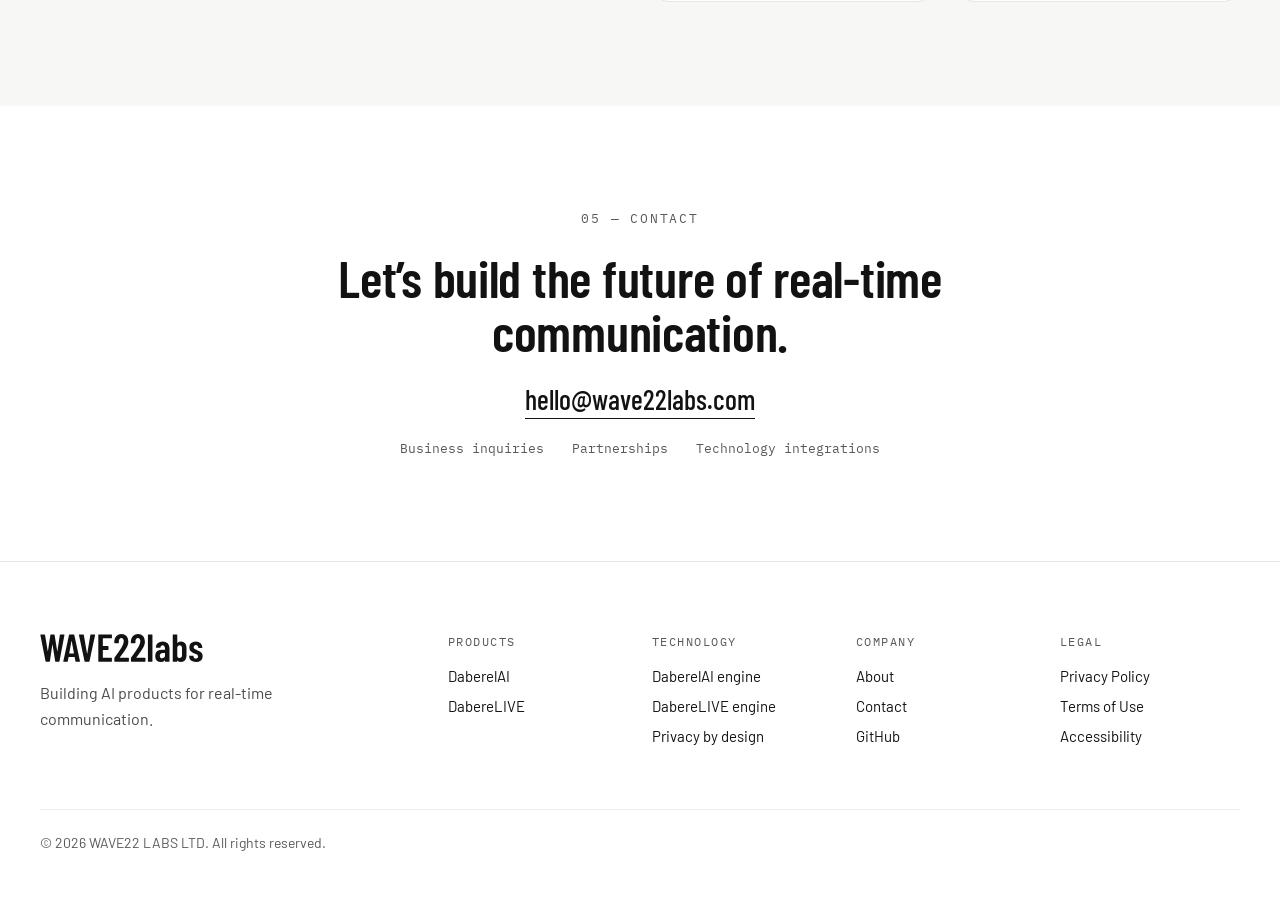
==== commit 46da4c1d: "Privacy policy + accessibility statement: fill drafts, Hebrew, contrast (WAV-117) - privacy.html: re" ====
--- a/index.html
+++ b/index.html
@@ -79,8 +79,8 @@
 <div class="next__intro"><div class="eyebrow">Coming next</div><h3>The engine is still running.</h3><p>The same voice engine is already powering what comes next. A few more products are in the lab.</p><a href="mailto:hello@wave22labs.com?subject=Early%20access">Get early access →</a></div>
 <div class="next__items">
 <div class="next__item"><div class="tag"><span>In development</span><span aria-hidden="true">○</span></div><div class="next__name" style="font-weight:600">Meetings &amp; Lectures</div><p>Long-form transcription for meetings, classes and talks.</p></div>
-<div class="next__item"><div class="tag"><span>In the lab</span><span aria-hidden="true">◌</span></div><div class="next__name" aria-label="Hidden product name">Dabere<span style="color:#b8b8b3">···</span></div><p>Something new is taking shape.</p></div>
-<div class="next__item"><div class="tag"><span>Under wraps</span><svg width="18" height="18" viewBox="0 0 24 24" fill="none" stroke="#8a8a86" stroke-width="1.6" stroke-linecap="round" aria-hidden="true"><rect x="5" y="11" width="14" height="10" rx="2"/><path d="M8 11V8a4 4 0 0 1 8 0v3"/></svg></div><div class="next__name" style="color:#b8b8b3">Coming soon</div><p>We’ll share more when it’s ready.</p></div>
+<div class="next__item"><div class="tag"><span>In the lab</span><span aria-hidden="true">◌</span></div><div class="next__name" aria-label="Hidden product name">Dabere<span style="color:#8a8a86">···</span></div><p>Something new is taking shape.</p></div>
+<div class="next__item"><div class="tag"><span>Under wraps</span><svg width="18" height="18" viewBox="0 0 24 24" fill="none" stroke="#8a8a86" stroke-width="1.6" stroke-linecap="round" aria-hidden="true"><rect x="5" y="11" width="14" height="10" rx="2"/><path d="M8 11V8a4 4 0 0 1 8 0v3"/></svg></div><div class="next__name" style="color:#8a8a86">Coming soon</div><p>We’ll share more when it’s ready.</p></div>
 </div></div>
 </div></section>
 
--- a/assets/site.css
+++ b/assets/site.css
@@ -76,7 +76,7 @@
 .demo--live{flex-direction:column;align-items:stretch;gap:8px;padding:14px 22px}
 .bars{height:36px;display:flex;align-items:center;gap:3px;overflow:hidden;min-width:0}
 .bars i{display:block;width:3px;border-radius:2px;flex-shrink:0}
-.grey{color:#9a9a95}
+.grey{color:#6b6b66}
 .pcard .btn{align-self:flex-start;margin-top:6px}
 .pcard--wide{grid-column:1 / -1;display:grid;grid-template-columns:minmax(0,1fr) minmax(0,1fr);gap:40px;align-items:center}
 .pcard__body{display:flex;flex-direction:column;gap:22px;min-width:0}
@@ -125,7 +125,7 @@
 .about__intro{grid-column:span 5}
 .founders{grid-column:7 / span 6;display:grid;grid-template-columns:repeat(2,minmax(0,1fr));gap:24px}
 .founder{background:#fff;border:1px solid var(--line);border-radius:16px;padding:28px;display:flex;flex-direction:column;gap:20px}
-.founder__ph{height:220px;border-radius:10px;background:var(--line2);display:flex;align-items:center;justify-content:center;font-family:"Barlow Condensed",sans-serif;font-weight:600;font-size:56px;color:#8a8a86}
+.founder__ph{height:220px;border-radius:10px;background:var(--line2);display:flex;align-items:center;justify-content:center;font-family:"Barlow Condensed",sans-serif;font-weight:600;font-size:56px;color:#6b6b66}
 .founder__name{font-family:"Barlow Condensed",sans-serif;font-weight:600;font-size:24px}
 .founder__role{font-size:15px;color:var(--sub)}
 .founder a{font-size:15px;font-weight:500;display:inline-flex;align-items:center;gap:8px}
